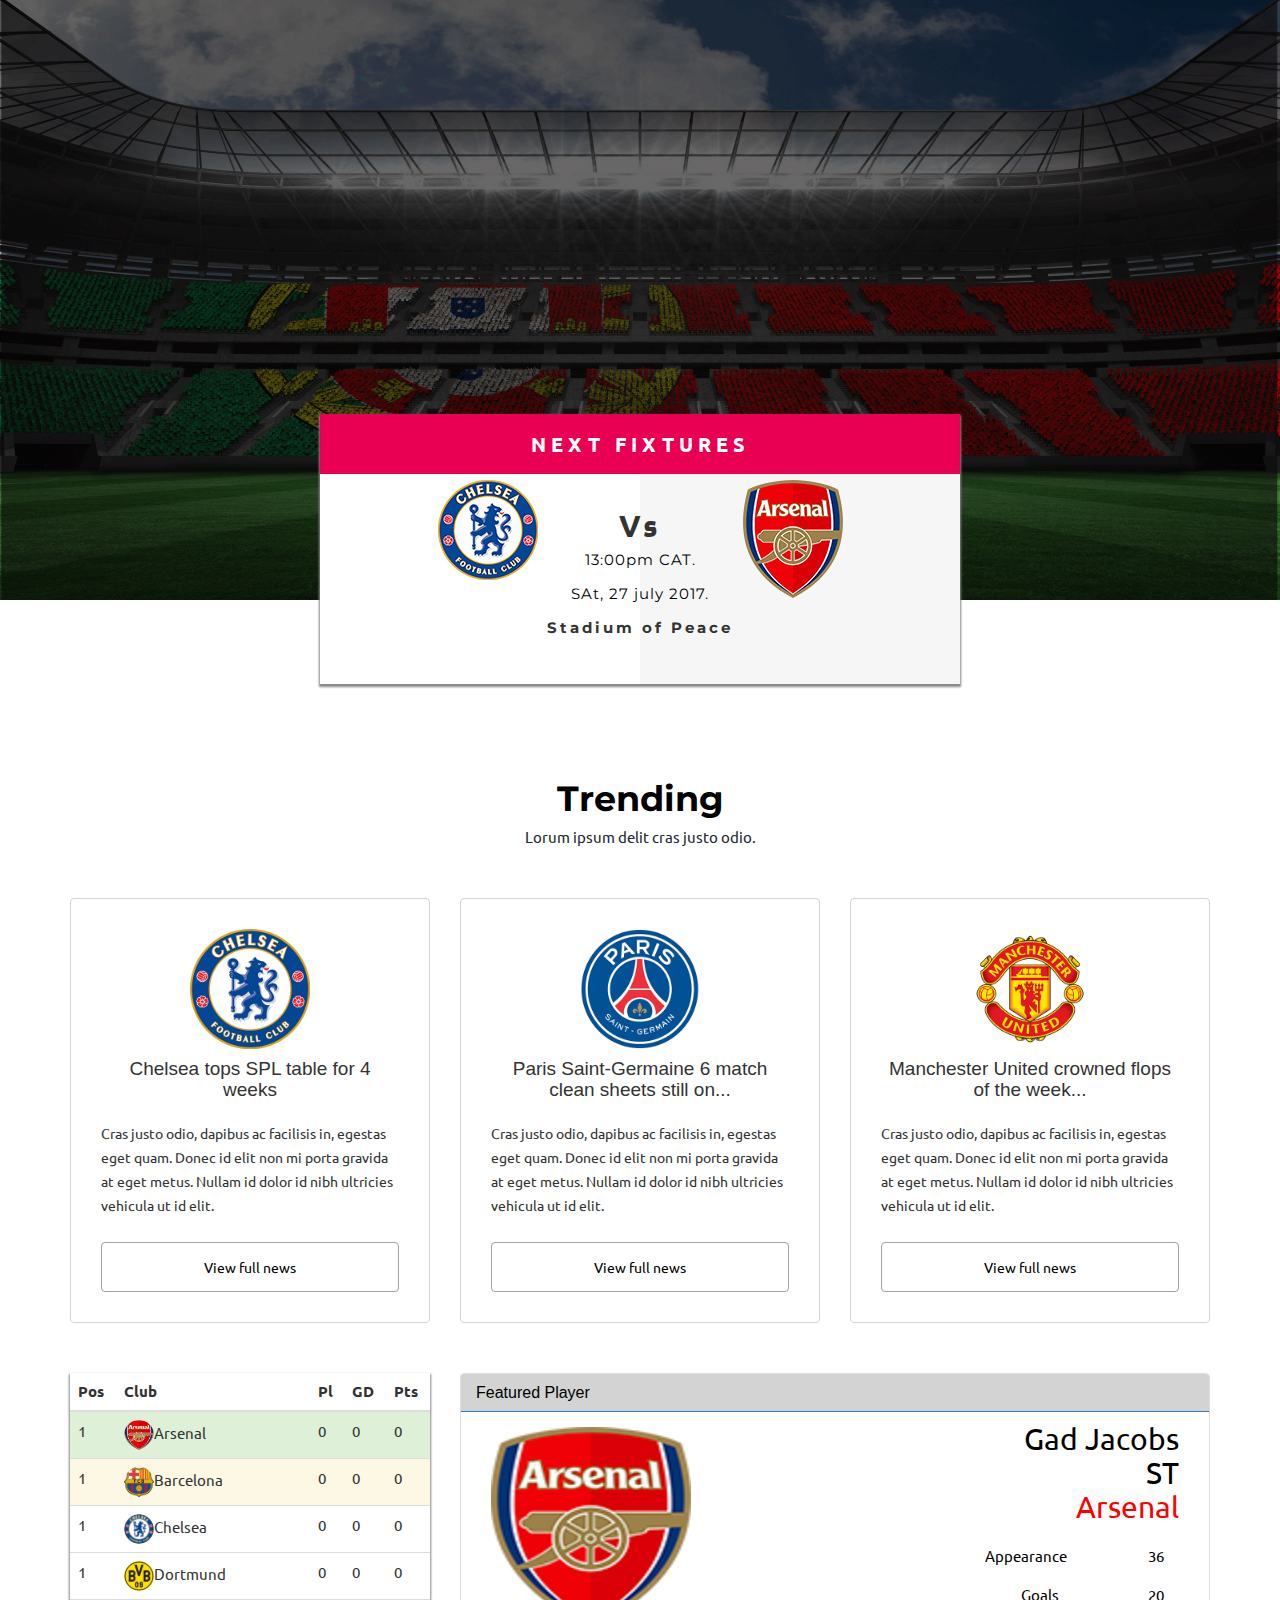
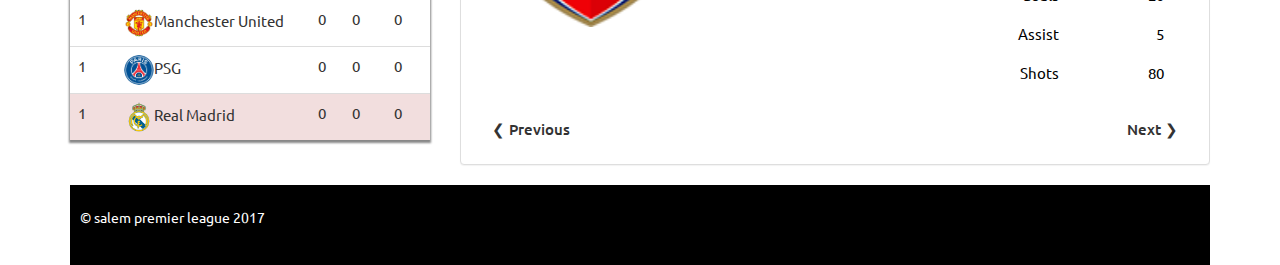
==== index.html @ cab4f55d "index.html has been edited" ====
<!DOCTYPE html>
<html>
<head>
	<meta charset="utf-8">
	<meta http-equiv="X-UA-Compatible" content="IE=edge">
	<meta name="viewport" content="width=device-width, initial-scale=1, maximum-scale=1, user-scalable=no">
	<link rel="stylesheet" href="css/material.min.css">
	<script src="./material.min.js"></script>
	<title>Salem Premier League</title>
	<link rel="shortcut icon" href="img/purple.png" type="image/x-icon">
	<link rel="stylesheet" href="https://fonts.googleapis.com/icon?family=Material+Icons">
	<link rel="stylesheet" href="bootstrap-3.3.7-dist/css/bootstrap.min.css">
	<link rel="stylesheet" href="https://www.w3schools.com/w3css/4/w3.css">
	<link rel="stylesheet" href="css/index.css">
	<link rel="stylesheet" href="css/table.css">
	<link href="https://fonts.googleapis.com/css?family=Montserrat|Open+Sans|Ubuntu" rel="stylesheet">
</head>
<body>

<! the nav would be plaved here-> 


	<div class="banner">
		<img src="img/homebanner-1.jpg" width="100%" height="600px">
		<div class="upcoming ">
			<div class="col-lg-12 text-center" style="padding: 0px 0px">
				<p class="fixture">NEXT FIXTURES</p>
			</div>
			<div class="col-lg-12">
			<div class="timeline">
				<p class="vs">Vs</p>
				<p class="fixture-date">13:00pm CAT.</p>
				<p class="fixture-date">SAt, 27 july 2017.</p>
				<p class="venue">Stadium of Peace</p>
			</div>
				<div class="col-sm-6 col-md-6">
					<div class="text-center" style="margin-top: -170px;"><img src="img/chelsea.gif"></div>
				</div>
				<div class="col-sm-6 col-md-6">
					<div class="text-center" style="margin-top: -170px;"><img src="img/arsenal-copy.gif"></div>
				</div>
			</div>
		</div>
	</div>
	<div class="container">
		<div class="row">
			<div class="col-xs-12 col-md-12">
				<div class="headline-topic">Trending</div>
				<div class="sub-topic">Lorum ipsum delit cras justo odio.</div>
				<div class="row">
					<div class="col-xs-12 col-md-4">
						<div class="headline headline-1">
							<div class="thumbnail">
								<img src="img/chelsea.jpg" alt="" style="width: 120px; height: 120px;">
								<div class="caption">
									<h3>Chelsea tops SPL table for 4<br /> weeks</h3>
									<p class="sub-article">Cras justo odio, dapibus ac facilisis in, egestas eget quam. Donec id elit non mi porta gravida at eget metus. Nullam id dolor id nibh ultricies vehicula ut id elit.</p>
								</div>
								<button type="button" class="btn ">
								View full news
							</button>
						</div>
					</div>
				</div>
					<div class="col-xs-12 col-md-4">
						<div class=" headline headline-2">
							<div class="thumbnail">
								<img src="img/psg.gif" class="img-circle" style="width: 120px; height: 120px;">
								<div class="caption">
									<h3>Paris Saint-Germaine 6 match clean sheets still on...</h3>
									<p class="sub-article">Cras justo odio, dapibus ac facilisis in, egestas eget quam. Donec id elit non mi porta gravida at eget metus. Nullam id dolor id nibh ultricies vehicula ut id elit.</p>
								</div>
								<button type="button" class="btn ">
								View full news
							</button>
							</div>
						</div>
					</div>
					<div class="col-xs-12 col-md-4">
						<div class=" headline headline-3">
							<div class="thumbnail">
								<img src="img/manu.jpg" alt="" style="width: 120px; height: 120px;">
								<div class="caption">
									<h3>Manchester United crowned flops of the week...</h3>
									<p class="sub-article">Cras justo odio, dapibus ac facilisis in, egestas eget quam. Donec id elit non mi porta gravida at eget metus. Nullam id dolor id nibh ultricies vehicula ut id elit.</p>
								</div>
								<button type="button" class="btn">
								View full news
							</button>
							</div>
						</div>
					</div>
				</div>
			</div>
		</div>
	</div>
	<div class="container">
		<div class="row">
			<div class="col-xs-12 col-md-4">
				<table class="table">
					<thead>
						<tr>
							<th>Pos</th>
							<th>Club</th>
							<th>Pl</th>
							<th>GD</th>
							<th>Pts</th>
						</tr>
					</thead>
					<tbody>
						<tr class="success">
							<td>1</td>
							<td><img src="img/arsenal-copy.gif" class="img-circle" style="height: 30px; width: 30px;">Arsenal</td>
							<td>0</td>
							<td>0</td>
							<td>0</td>
						</tr>
						<tr class="warning">
							<td>1</td>
							<td><img src="img/Fc_barcelona.png" class="img-circle" style="height: 30px; width: 30px;">Barcelona</td>
							<td>0</td>
							<td>0</td>
							<td>0</td>
						</tr>
						<tr class="default">
							<td>1</td>
							<td><img src="img/chelsea.png" class="img-circle" style="height: 30px; width: 30px;">Chelsea</td>
							<td>0</td>
							<td>0</td>
							<td>0</td>
						</tr>
						<tr class="default">
							<td>1</td>
							<td><img src="img/dortmund.png" class="img-circle" style="height: 30px; width: 30px;">Dortmund</td>
							<td>0</td>
							<td>0</td>
							<td>0</td>
						</tr>
						<tr class="default">
							<td>1</td>
							<td><img src="img/manu.png" class="img-circle" style="height: 30px; width: 30px;">Manchester United	</td>
							<td>0</td>
							<td>0</td>
							<td>0</td>
						</tr>
						<tr class="default">
							<td>1</td>
							<td><img src="img/psg.png" class="img-circle" style="height: 30px; width: 30px;">PSG</td>							
							<td>0</td>
							<td>0</td>
							<td>0</td>
						</tr>
						<tr class="danger">
							<td>1</td>
							<td><img src="img/Real-Madrid.png" class="img-circle" style="height: 30px; width: 30px;">Real Madrid</td>
							<td>0</td>
							<td>0</td>
							<td>0</td>
						</tr>

					</tbody>
				</table>
			</div>
			<div class="col-xs-12 col-md-8">
			<div class="panel panel-primary">
				<div class="panel-heading">
					<h2 class="panel-title animated slideInUp">Featured Player</h2>
				</div>
				<div class="panel-body">
					<div id="myCarousel" class="carousel slide" data-ride="carousel">
						<ol class="carousel-indicators">
							<li data-target="#myCarousel" data-slide-to="0" class="active"></li>
							<li data-target="#myCarousel" data-slide-to="1"></li>
						</ol>
						<div class="carousel-inner">
							<div class="item-active">
								<div class="col-xs-8 col-md-8">
									<img class="img-responsive" src="img/arsenal copy.png" style="width:200px; height:200px;">
								</div>
								<div class="col-xs-4 col-md-4">
									<div class="player-attr carousel-inner">
										<p class="player-attr">Gad Jacobs</p>
										<p class="player-attr player-pos">ST</p>
										<p class="player-attr player-club">Arsenal</p>

										<div class="col-xs-6 col-md-6">
											<div class="player-logs">
												<p class="player-logs">Appearance</p>
												<p class="player-logs">Goals</p>
												<p class="player-logs">Assist</p>
												<p class="player-logs">Shots</p>
											</div>
										</div>
										<div class="col-xs-6 col-md-6">
											<div class="player-logs ">
												<p class="player-logs">36</p>
												<p class="player-logs">20</p>
												<p class="player-logs">5</p>
												<p class="player-logs">80</p>
											</div>
										</div>
									</div>
								</div>
							</div>
							<div class="item">
								<img class="img-responsive" src="img/chelsea.png" style="width:200px; height:200px;">
								<div class="col-xs-4 col-md-4">
									<div class="player-attr carousel-inner">
										<p class="player-attr">idemeto Emediong</p>
										<p class="player-attr player-pos">GK</p>
										<p class="player-attr player-club">Chelsea fc</p>

										<div class="col-xs-6 col-md-6">
											<div class="player-logs">
												<p class="player-logs">Appearance</p>
												<p class="player-logs">Goals</p>
												<p class="player-logs">Assist</p>
												<p class="player-logs">Shots</p>
											</div>
										</div>
										<div class="col-xs-6 col-md-6">
											<div class="player-logs ">
												<p class="player-logs">36</p>
												<p class="player-logs">0</p>
												<p class="player-logs">0</p>
												<p class="player-logs">0</p>
											</div>
										</div>
									</div>
								</div>
							</div>
						</div>
						<a href="#" class="w3-button">&#10094; Previous</a>
						<a href="#" class="w3-button w3-right">Next &#10095;</a>
					</div>
				</div>
			</div>
		</div>
	</div>
	<div class="footer">
	<p>&copy salem premier league 2017</p>
	</div>
	
	<script src="https://ajax.googleapis.com/ajax/libs/jquery/3.1.1/jquery.min.js"></script>
	<script src="js/index.js" type="text/javascript" charset="utf-8" async defer></script>
	<script src="materialize/js/materialize.js" type="text/javascript" charset="utf-8" async defer></script>   
   <script src="materialize/js/materialize.js" type="text/javascript" charset="utf-8" async defer></script> 
	<script src="bootstrap-3.3.7-dist/js/bootstrap.min.js"></script>
</body>
</html>
---- css/material.min.css ----
/**
 * material-design-lite - Material Design Components in CSS, JS and HTML
 * @version v1.3.0
 * @license Apache-2.0
 * @copyright 2015 Google, Inc.
 * @link https://github.com/google/material-design-lite
 */
@charset "UTF-8";html{color:rgba(0,0,0,.87)}::-moz-selection{background:#b3d4fc;text-shadow:none}::selection{background:#b3d4fc;text-shadow:none}hr{display:block;height:1px;border:0;border-top:1px solid #ccc;margin:1em 0;padding:0}audio,canvas,iframe,img,svg,video{vertical-align:middle}fieldset{border:0;margin:0;padding:0}textarea{resize:vertical}.browserupgrade{margin:.2em 0;background:#ccc;color:#000;padding:.2em 0}.hidden{display:none!important}.visuallyhidden{border:0;clip:rect(0 0 0 0);height:1px;margin:-1px;overflow:hidden;padding:0;position:absolute;width:1px}.visuallyhidden.focusable:active,.visuallyhidden.focusable:focus{clip:auto;height:auto;margin:0;overflow:visible;position:static;width:auto}.invisible{visibility:hidden}.clearfix:before,.clearfix:after{content:" ";display:table}.clearfix:after{clear:both}@media print{*,*:before,*:after,*:first-letter{background:transparent!important;color:#000!important;box-shadow:none!important}a,a:visited{text-decoration:underline}a[href]:after{content:" (" attr(href)")"}abbr[title]:after{content:" (" attr(title)")"}a[href^="#"]:after,a[href^="javascript:"]:after{content:""}pre,blockquote{border:1px solid #999;page-break-inside:avoid}thead{display:table-header-group}tr,img{page-break-inside:avoid}img{max-width:100%!important}p,h2,h3{orphans:3;widows:3}h2,h3{page-break-after:avoid}}a,.mdl-accordion,.mdl-button,.mdl-card,.mdl-checkbox,.mdl-dropdown-menu,.mdl-icon-toggle,.mdl-item,.mdl-radio,.mdl-slider,.mdl-switch,.mdl-tabs__tab{-webkit-tap-highlight-color:transparent;-webkit-tap-highlight-color:rgba(255,255,255,0)}html{width:100%;height:100%;-ms-touch-action:manipulation;touch-action:manipulation}body{width:100%;min-height:100%;margin:0}main{display:block}*[hidden]{display:none!important}html,body{font-family:"Helvetica","Arial",sans-serif;font-size:14px;font-weight:400;line-height:20px}h1,h2,h3,h4,h5,h6,p{padding:0}h1 small,h2 small,h3 small,h4 small,h5 small,h6 small{font-family:"Roboto","Helvetica","Arial",sans-serif;font-weight:400;line-height:1.35;letter-spacing:-.02em;opacity:.54;font-size:.6em}h1{font-size:56px;line-height:1.35;letter-spacing:-.02em;margin:24px 0}h1,h2{font-family:"Roboto","Helvetica","Arial",sans-serif;font-weight:400}h2{font-size:45px;line-height:48px}h2,h3{margin:24px 0}h3{font-size:34px;line-height:40px}h3,h4{font-family:"Roboto","Helvetica","Arial",sans-serif;font-weight:400}h4{font-size:24px;line-height:32px;-moz-osx-font-smoothing:grayscale;margin:24px 0 16px}h5{font-size:20px;font-weight:500;line-height:1;letter-spacing:.02em}h5,h6{font-family:"Roboto","Helvetica","Arial",sans-serif;margin:24px 0 16px}h6{font-size:16px;letter-spacing:.04em}h6,p{font-weight:400;line-height:24px}p{font-size:14px;letter-spacing:0;margin:0 0 16px}a{color:#ff4081;font-weight:500}blockquote{font-family:"Roboto","Helvetica","Arial",sans-serif;position:relative;font-size:24px;font-weight:300;font-style:italic;line-height:1.35;letter-spacing:.08em}blockquote:before{position:absolute;left:-.5em;content:'“'}blockquote:after{content:'”';margin-left:-.05em}mark{background-color:#f4ff81}dt{font-weight:700}address{font-size:12px;line-height:1;font-style:normal}address,ul,ol{font-weight:400;letter-spacing:0}ul,ol{font-size:14px;line-height:24px}.mdl-typography--display-4,.mdl-typography--display-4-color-contrast{font-family:"Roboto","Helvetica","Arial",sans-serif;font-size:112px;font-weight:300;line-height:1;letter-spacing:-.04em}.mdl-typography--display-4-color-contrast{opacity:.54}.mdl-typography--display-3,.mdl-typography--display-3-color-contrast{font-family:"Roboto","Helvetica","Arial",sans-serif;font-size:56px;font-weight:400;line-height:1.35;letter-spacing:-.02em}.mdl-typography--display-3-color-contrast{opacity:.54}.mdl-typography--display-2,.mdl-typography--display-2-color-contrast{font-family:"Roboto","Helvetica","Arial",sans-serif;font-size:45px;font-weight:400;line-height:48px}.mdl-typography--display-2-color-contrast{opacity:.54}.mdl-typography--display-1,.mdl-typography--display-1-color-contrast{font-family:"Roboto","Helvetica","Arial",sans-serif;font-size:34px;font-weight:400;line-height:40px}.mdl-typography--display-1-color-contrast{opacity:.54}.mdl-typography--headline,.mdl-typography--headline-color-contrast{font-family:"Roboto","Helvetica","Arial",sans-serif;font-size:24px;font-weight:400;line-height:32px;-moz-osx-font-smoothing:grayscale}.mdl-typography--headline-color-contrast{opacity:.87}.mdl-typography--title,.mdl-typography--title-color-contrast{font-family:"Roboto","Helvetica","Arial",sans-serif;font-size:20px;font-weight:500;line-height:1;letter-spacing:.02em}.mdl-typography--title-color-contrast{opacity:.87}.mdl-typography--subhead,.mdl-typography--subhead-color-contrast{font-family:"Roboto","Helvetica","Arial",sans-serif;font-size:16px;font-weight:400;line-height:24px;letter-spacing:.04em}.mdl-typography--subhead-color-contrast{opacity:.87}.mdl-typography--body-2,.mdl-typography--body-2-color-contrast{font-size:14px;font-weight:700;line-height:24px;letter-spacing:0}.mdl-typography--body-2-color-contrast{opacity:.87}.mdl-typography--body-1,.mdl-typography--body-1-color-contrast{font-size:14px;font-weight:400;line-height:24px;letter-spacing:0}.mdl-typography--body-1-color-contrast{opacity:.87}.mdl-typography--body-2-force-preferred-font,.mdl-typography--body-2-force-preferred-font-color-contrast{font-family:"Roboto","Helvetica","Arial",sans-serif;font-size:14px;font-weight:500;line-height:24px;letter-spacing:0}.mdl-typography--body-2-force-preferred-font-color-contrast{opacity:.87}.mdl-typography--body-1-force-preferred-font,.mdl-typography--body-1-force-preferred-font-color-contrast{font-family:"Roboto","Helvetica","Arial",sans-serif;font-size:14px;font-weight:400;line-height:24px;letter-spacing:0}.mdl-typography--body-1-force-preferred-font-color-contrast{opacity:.87}.mdl-typography--caption,.mdl-typography--caption-force-preferred-font{font-size:12px;font-weight:400;line-height:1;letter-spacing:0}.mdl-typography--caption-force-preferred-font{font-family:"Roboto","Helvetica","Arial",sans-serif}.mdl-typography--caption-color-contrast,.mdl-typography--caption-force-preferred-font-color-contrast{font-size:12px;font-weight:400;line-height:1;letter-spacing:0;opacity:.54}.mdl-typography--caption-force-preferred-font-color-contrast,.mdl-typography--menu{font-family:"Roboto","Helvetica","Arial",sans-serif}.mdl-typography--menu{font-size:14px;font-weight:500;line-height:1;letter-spacing:0}.mdl-typography--menu-color-contrast{opacity:.87}.mdl-typography--menu-color-contrast,.mdl-typography--button,.mdl-typography--button-color-contrast{font-family:"Roboto","Helvetica","Arial",sans-serif;font-size:14px;font-weight:500;line-height:1;letter-spacing:0}.mdl-typography--button,.mdl-typography--button-color-contrast{text-transform:uppercase}.mdl-typography--button-color-contrast{opacity:.87}.mdl-typography--text-left{text-align:left}.mdl-typography--text-right{text-align:right}.mdl-typography--text-center{text-align:center}.mdl-typography--text-justify{text-align:justify}.mdl-typography--text-nowrap{white-space:nowrap}.mdl-typography--text-lowercase{text-transform:lowercase}.mdl-typography--text-uppercase{text-transform:uppercase}.mdl-typography--text-capitalize{text-transform:capitalize}.mdl-typography--font-thin{font-weight:200!important}.mdl-typography--font-light{font-weight:300!important}.mdl-typography--font-regular{font-weight:400!important}.mdl-typography--font-medium{font-weight:500!important}.mdl-typography--font-bold{font-weight:700!important}.mdl-typography--font-black{font-weight:900!important}.material-icons{font-family:'Material Icons';font-weight:400;font-style:normal;font-size:24px;line-height:1;letter-spacing:normal;text-transform:none;display:inline-block;word-wrap:normal;-moz-font-feature-settings:'liga';font-feature-settings:'liga';-webkit-font-feature-settings:'liga';-webkit-font-smoothing:antialiased}.mdl-color-text--red{color:#f44336 !important}.mdl-color--red{background-color:#f44336 !important}.mdl-color-text--red-50{color:#ffebee !important}.mdl-color--red-50{background-color:#ffebee !important}.mdl-color-text--red-100{color:#ffcdd2 !important}.mdl-color--red-100{background-color:#ffcdd2 !important}.mdl-color-text--red-200{color:#ef9a9a !important}.mdl-color--red-200{background-color:#ef9a9a !important}.mdl-color-text--red-300{color:#e57373 !important}.mdl-color--red-300{background-color:#e57373 !important}.mdl-color-text--red-400{color:#ef5350 !important}.mdl-color--red-400{background-color:#ef5350 !important}.mdl-color-text--red-500{color:#f44336 !important}.mdl-color--red-500{background-color:#f44336 !important}.mdl-color-text--red-600{color:#e53935 !important}.mdl-color--red-600{background-color:#e53935 !important}.mdl-color-text--red-700{color:#d32f2f !important}.mdl-color--red-700{background-color:#d32f2f !important}.mdl-color-text--red-800{color:#c62828 !important}.mdl-color--red-800{background-color:#c62828 !important}.mdl-color-text--red-900{color:#b71c1c !important}.mdl-color--red-900{background-color:#b71c1c !important}.mdl-color-text--red-A100{color:#ff8a80 !important}.mdl-color--red-A100{background-color:#ff8a80 !important}.mdl-color-text--red-A200{color:#ff5252 !important}.mdl-color--red-A200{background-color:#ff5252 !important}.mdl-color-text--red-A400{color:#ff1744 !important}.mdl-color--red-A400{background-color:#ff1744 !important}.mdl-color-text--red-A700{color:#d50000 !important}.mdl-color--red-A700{background-color:#d50000 !important}.mdl-color-text--pink{color:#e91e63 !important}.mdl-color--pink{background-color:#e91e63 !important}.mdl-color-text--pink-50{color:#fce4ec !important}.mdl-color--pink-50{background-color:#fce4ec !important}.mdl-color-text--pink-100{color:#f8bbd0 !important}.mdl-color--pink-100{background-color:#f8bbd0 !important}.mdl-color-text--pink-200{color:#f48fb1 !important}.mdl-color--pink-200{background-color:#f48fb1 !important}.mdl-color-text--pink-300{color:#f06292 !important}.mdl-color--pink-300{background-color:#f06292 !important}.mdl-color-text--pink-400{color:#ec407a !important}.mdl-color--pink-400{background-color:#ec407a !important}.mdl-color-text--pink-500{color:#e91e63 !important}.mdl-color--pink-500{background-color:#e91e63 !important}.mdl-color-text--pink-600{color:#d81b60 !important}.mdl-color--pink-600{background-color:#d81b60 !important}.mdl-color-text--pink-700{color:#c2185b !important}.mdl-color--pink-700{background-color:#c2185b !important}.mdl-color-text--pink-800{color:#ad1457 !important}.mdl-color--pink-800{background-color:#ad1457 !important}.mdl-color-text--pink-900{color:#880e4f !important}.mdl-color--pink-900{background-color:#880e4f !important}.mdl-color-text--pink-A100{color:#ff80ab !important}.mdl-color--pink-A100{background-color:#ff80ab !important}.mdl-color-text--pink-A200{color:#ff4081 !important}.mdl-color--pink-A200{background-color:#ff4081 !important}.mdl-color-text--pink-A400{color:#f50057 !important}.mdl-color--pink-A400{background-color:#f50057 !important}.mdl-color-text--pink-A700{color:#c51162 !important}.mdl-color--pink-A700{background-color:#c51162 !important}.mdl-color-text--purple{color:#9c27b0 !important}.mdl-color--purple{background-color:#9c27b0 !important}.mdl-color-text--purple-50{color:#f3e5f5 !important}.mdl-color--purple-50{background-color:#f3e5f5 !important}.mdl-color-text--purple-100{color:#e1bee7 !important}.mdl-color--purple-100{background-color:#e1bee7 !important}.mdl-color-text--purple-200{color:#ce93d8 !important}.mdl-color--purple-200{background-color:#ce93d8 !important}.mdl-color-text--purple-300{color:#ba68c8 !important}.mdl-color--purple-300{background-color:#ba68c8 !important}.mdl-color-text--purple-400{color:#ab47bc !important}.mdl-color--purple-400{background-color:#ab47bc !important}.mdl-color-text--purple-500{color:#9c27b0 !important}.mdl-color--purple-500{background-color:#9c27b0 !important}.mdl-color-text--purple-600{color:#8e24aa !important}.mdl-color--purple-600{background-color:#8e24aa !important}.mdl-color-text--purple-700{color:#7b1fa2 !important}.mdl-color--purple-700{background-color:#7b1fa2 !important}.mdl-color-text--purple-800{color:#6a1b9a !important}.mdl-color--purple-800{background-color:#6a1b9a !important}.mdl-color-text--purple-900{color:#4a148c !important}.mdl-color--purple-900{background-color:#4a148c !important}.mdl-color-text--purple-A100{color:#ea80fc !important}.mdl-color--purple-A100{background-color:#ea80fc !important}.mdl-color-text--purple-A200{color:#e040fb !important}.mdl-color--purple-A200{background-color:#e040fb !important}.mdl-color-text--purple-A400{color:#d500f9 !important}.mdl-color--purple-A400{background-color:#d500f9 !important}.mdl-color-text--purple-A700{color:#a0f !important}.mdl-color--purple-A700{background-color:#a0f !important}.mdl-color-text--deep-purple{color:#673ab7 !important}.mdl-color--deep-purple{background-color:#673ab7 !important}.mdl-color-text--deep-purple-50{color:#ede7f6 !important}.mdl-color--deep-purple-50{background-color:#ede7f6 !important}.mdl-color-text--deep-purple-100{color:#d1c4e9 !important}.mdl-color--deep-purple-100{background-color:#d1c4e9 !important}.mdl-color-text--deep-purple-200{color:#b39ddb !important}.mdl-color--deep-purple-200{background-color:#b39ddb !important}.mdl-color-text--deep-purple-300{color:#9575cd !important}.mdl-color--deep-purple-300{background-color:#9575cd !important}.mdl-color-text--deep-purple-400{color:#7e57c2 !important}.mdl-color--deep-purple-400{background-color:#7e57c2 !important}.mdl-color-text--deep-purple-500{color:#673ab7 !important}.mdl-color--deep-purple-500{background-color:#673ab7 !important}.mdl-color-text--deep-purple-600{color:#5e35b1 !important}.mdl-color--deep-purple-600{background-color:#5e35b1 !important}.mdl-color-text--deep-purple-700{color:#512da8 !important}.mdl-color--deep-purple-700{background-color:#512da8 !important}.mdl-color-text--deep-purple-800{color:#4527a0 !important}.mdl-color--deep-purple-800{background-color:#4527a0 !important}.mdl-color-text--deep-purple-900{color:#311b92 !important}.mdl-color--deep-purple-900{background-color:#311b92 !important}.mdl-color-text--deep-purple-A100{color:#b388ff !important}.mdl-color--deep-purple-A100{background-color:#b388ff !important}.mdl-color-text--deep-purple-A200{color:#7c4dff !important}.mdl-color--deep-purple-A200{background-color:#7c4dff !important}.mdl-color-text--deep-purple-A400{color:#651fff !important}.mdl-color--deep-purple-A400{background-color:#651fff !important}.mdl-color-text--deep-purple-A700{color:#6200ea !important}.mdl-color--deep-purple-A700{background-color:#6200ea !important}.mdl-color-text--indigo{color:#3f51b5 !important}.mdl-color--indigo{background-color:#3f51b5 !important}.mdl-color-text--indigo-50{color:#e8eaf6 !important}.mdl-color--indigo-50{background-color:#e8eaf6 !important}.mdl-color-text--indigo-100{color:#c5cae9 !important}.mdl-color--indigo-100{background-color:#c5cae9 !important}.mdl-color-text--indigo-200{color:#9fa8da !important}.mdl-color--indigo-200{background-color:#9fa8da !important}.mdl-color-text--indigo-300{color:#7986cb !important}.mdl-color--indigo-300{background-color:#7986cb !important}.mdl-color-text--indigo-400{color:#5c6bc0 !important}.mdl-color--indigo-400{background-color:#5c6bc0 !important}.mdl-color-text--indigo-500{color:#3f51b5 !important}.mdl-color--indigo-500{background-color:#3f51b5 !important}.mdl-color-text--indigo-600{color:#3949ab !important}.mdl-color--indigo-600{background-color:#3949ab !important}.mdl-color-text--indigo-700{color:#303f9f !important}.mdl-color--indigo-700{background-color:#303f9f !important}.mdl-color-text--indigo-800{color:#283593 !important}.mdl-color--indigo-800{background-color:#283593 !important}.mdl-color-text--indigo-900{color:#1a237e !important}.mdl-color--indigo-900{background-color:#1a237e !important}.mdl-color-text--indigo-A100{color:#8c9eff !important}.mdl-color--indigo-A100{background-color:#8c9eff !important}.mdl-color-text--indigo-A200{color:#536dfe !important}.mdl-color--indigo-A200{background-color:#536dfe !important}.mdl-color-text--indigo-A400{color:#3d5afe !important}.mdl-color--indigo-A400{background-color:#3d5afe !important}.mdl-color-text--indigo-A700{color:#304ffe !important}.mdl-color--indigo-A700{background-color:#304ffe !important}.mdl-color-text--blue{color:#2196f3 !important}.mdl-color--blue{background-color:#2196f3 !important}.mdl-color-text--blue-50{color:#e3f2fd !important}.mdl-color--blue-50{background-color:#e3f2fd !important}.mdl-color-text--blue-100{color:#bbdefb !important}.mdl-color--blue-100{background-color:#bbdefb !important}.mdl-color-text--blue-200{color:#90caf9 !important}.mdl-color--blue-200{background-color:#90caf9 !important}.mdl-color-text--blue-300{color:#64b5f6 !important}.mdl-color--blue-300{background-color:#64b5f6 !important}.mdl-color-text--blue-400{color:#42a5f5 !important}.mdl-color--blue-400{background-color:#42a5f5 !important}.mdl-color-text--blue-500{color:#2196f3 !important}.mdl-color--blue-500{background-color:#2196f3 !important}.mdl-color-text--blue-600{color:#1e88e5 !important}.mdl-color--blue-600{background-color:#1e88e5 !important}.mdl-color-text--blue-700{color:#1976d2 !important}.mdl-color--blue-700{background-color:#1976d2 !important}.mdl-color-text--blue-800{color:#1565c0 !important}.mdl-color--blue-800{background-color:#1565c0 !important}.mdl-color-text--blue-900{color:#0d47a1 !important}.mdl-color--blue-900{background-color:#0d47a1 !important}.mdl-color-text--blue-A100{color:#82b1ff !important}.mdl-color--blue-A100{background-color:#82b1ff !important}.mdl-color-text--blue-A200{color:#448aff !important}.mdl-color--blue-A200{background-color:#448aff !important}.mdl-color-text--blue-A400{color:#2979ff !important}.mdl-color--blue-A400{background-color:#2979ff !important}.mdl-color-text--blue-A700{color:#2962ff !important}.mdl-color--blue-A700{background-color:#2962ff !important}.mdl-color-text--light-blue{color:#03a9f4 !important}.mdl-color--light-blue{background-color:#03a9f4 !important}.mdl-color-text--light-blue-50{color:#e1f5fe !important}.mdl-color--light-blue-50{background-color:#e1f5fe !important}.mdl-color-text--light-blue-100{color:#b3e5fc !important}.mdl-color--light-blue-100{background-color:#b3e5fc !important}.mdl-color-text--light-blue-200{color:#81d4fa !important}.mdl-color--light-blue-200{background-color:#81d4fa !important}.mdl-color-text--light-blue-300{color:#4fc3f7 !important}.mdl-color--light-blue-300{background-color:#4fc3f7 !important}.mdl-color-text--light-blue-400{color:#29b6f6 !important}.mdl-color--light-blue-400{background-color:#29b6f6 !important}.mdl-color-text--light-blue-500{color:#03a9f4 !important}.mdl-color--light-blue-500{background-color:#03a9f4 !important}.mdl-color-text--light-blue-600{color:#039be5 !important}.mdl-color--light-blue-600{background-color:#039be5 !important}.mdl-color-text--light-blue-700{color:#0288d1 !important}.mdl-color--light-blue-700{background-color:#0288d1 !important}.mdl-color-text--light-blue-800{color:#0277bd !important}.mdl-color--light-blue-800{background-color:#0277bd !important}.mdl-color-text--light-blue-900{color:#01579b !important}.mdl-color--light-blue-900{background-color:#01579b !important}.mdl-color-text--light-blue-A100{color:#80d8ff !important}.mdl-color--light-blue-A100{background-color:#80d8ff !important}.mdl-color-text--light-blue-A200{color:#40c4ff !important}.mdl-color--light-blue-A200{background-color:#40c4ff !important}.mdl-color-text--light-blue-A400{color:#00b0ff !important}.mdl-color--light-blue-A400{background-color:#00b0ff !important}.mdl-color-text--light-blue-A700{color:#0091ea !important}.mdl-color--light-blue-A700{background-color:#0091ea !important}.mdl-color-text--cyan{color:#00bcd4 !important}.mdl-color--cyan{background-color:#00bcd4 !important}.mdl-color-text--cyan-50{color:#e0f7fa !important}.mdl-color--cyan-50{background-color:#e0f7fa !important}.mdl-color-text--cyan-100{color:#b2ebf2 !important}.mdl-color--cyan-100{background-color:#b2ebf2 !important}.mdl-color-text--cyan-200{color:#80deea !important}.mdl-color--cyan-200{background-color:#80deea !important}.mdl-color-text--cyan-300{color:#4dd0e1 !important}.mdl-color--cyan-300{background-color:#4dd0e1 !important}.mdl-color-text--cyan-400{color:#26c6da !important}.mdl-color--cyan-400{background-color:#26c6da !important}.mdl-color-text--cyan-500{color:#00bcd4 !important}.mdl-color--cyan-500{background-color:#00bcd4 !important}.mdl-color-text--cyan-600{color:#00acc1 !important}.mdl-color--cyan-600{background-color:#00acc1 !important}.mdl-color-text--cyan-700{color:#0097a7 !important}.mdl-color--cyan-700{background-color:#0097a7 !important}.mdl-color-text--cyan-800{color:#00838f !important}.mdl-color--cyan-800{background-color:#00838f !important}.mdl-color-text--cyan-900{color:#006064 !important}.mdl-color--cyan-900{background-color:#006064 !important}.mdl-color-text--cyan-A100{color:#84ffff !important}.mdl-color--cyan-A100{background-color:#84ffff !important}.mdl-color-text--cyan-A200{color:#18ffff !important}.mdl-color--cyan-A200{background-color:#18ffff !important}.mdl-color-text--cyan-A400{color:#00e5ff !important}.mdl-color--cyan-A400{background-color:#00e5ff !important}.mdl-color-text--cyan-A700{color:#00b8d4 !important}.mdl-color--cyan-A700{background-color:#00b8d4 !important}.mdl-color-text--teal{color:#009688 !important}.mdl-color--teal{background-color:#009688 !important}.mdl-color-text--teal-50{color:#e0f2f1 !important}.mdl-color--teal-50{background-color:#e0f2f1 !important}.mdl-color-text--teal-100{color:#b2dfdb !important}.mdl-color--teal-100{background-color:#b2dfdb !important}.mdl-color-text--teal-200{color:#80cbc4 !important}.mdl-color--teal-200{background-color:#80cbc4 !important}.mdl-color-text--teal-300{color:#4db6ac !important}.mdl-color--teal-300{background-color:#4db6ac !important}.mdl-color-text--teal-400{color:#26a69a !important}.mdl-color--teal-400{background-color:#26a69a !important}.mdl-color-text--teal-500{color:#009688 !important}.mdl-color--teal-500{background-color:#009688 !important}.mdl-color-text--teal-600{color:#00897b !important}.mdl-color--teal-600{background-color:#00897b !important}.mdl-color-text--teal-700{color:#00796b !important}.mdl-color--teal-700{background-color:#00796b !important}.mdl-color-text--teal-800{color:#00695c !important}.mdl-color--teal-800{background-color:#00695c !important}.mdl-color-text--teal-900{color:#004d40 !important}.mdl-color--teal-900{background-color:#004d40 !important}.mdl-color-text--teal-A100{color:#a7ffeb !important}.mdl-color--teal-A100{background-color:#a7ffeb !important}.mdl-color-text--teal-A200{color:#64ffda !important}.mdl-color--teal-A200{background-color:#64ffda !important}.mdl-color-text--teal-A400{color:#1de9b6 !important}.mdl-color--teal-A400{background-color:#1de9b6 !important}.mdl-color-text--teal-A700{color:#00bfa5 !important}.mdl-color--teal-A700{background-color:#00bfa5 !important}.mdl-color-text--green{color:#4caf50 !important}.mdl-color--green{background-color:#4caf50 !important}.mdl-color-text--green-50{color:#e8f5e9 !important}.mdl-color--green-50{background-color:#e8f5e9 !important}.mdl-color-text--green-100{color:#c8e6c9 !important}.mdl-color--green-100{background-color:#c8e6c9 !important}.mdl-color-text--green-200{color:#a5d6a7 !important}.mdl-color--green-200{background-color:#a5d6a7 !important}.mdl-color-text--green-300{color:#81c784 !important}.mdl-color--green-300{background-color:#81c784 !important}.mdl-color-text--green-400{color:#66bb6a !important}.mdl-color--green-400{background-color:#66bb6a !important}.mdl-color-text--green-500{color:#4caf50 !important}.mdl-color--green-500{background-color:#4caf50 !important}.mdl-color-text--green-600{color:#43a047 !important}.mdl-color--green-600{background-color:#43a047 !important}.mdl-color-text--green-700{color:#388e3c !important}.mdl-color--green-700{background-color:#388e3c !important}.mdl-color-text--green-800{color:#2e7d32 !important}.mdl-color--green-800{background-color:#2e7d32 !important}.mdl-color-text--green-900{color:#1b5e20 !important}.mdl-color--green-900{background-color:#1b5e20 !important}.mdl-color-text--green-A100{color:#b9f6ca !important}.mdl-color--green-A100{background-color:#b9f6ca !important}.mdl-color-text--green-A200{color:#69f0ae !important}.mdl-color--green-A200{background-color:#69f0ae !important}.mdl-color-text--green-A400{color:#00e676 !important}.mdl-color--green-A400{background-color:#00e676 !important}.mdl-color-text--green-A700{color:#00c853 !important}.mdl-color--green-A700{background-color:#00c853 !important}.mdl-color-text--light-green{color:#8bc34a !important}.mdl-color--light-green{background-color:#8bc34a !important}.mdl-color-text--light-green-50{color:#f1f8e9 !important}.mdl-color--light-green-50{background-color:#f1f8e9 !important}.mdl-color-text--light-green-100{color:#dcedc8 !important}.mdl-color--light-green-100{background-color:#dcedc8 !important}.mdl-color-text--light-green-200{color:#c5e1a5 !important}.mdl-color--light-green-200{background-color:#c5e1a5 !important}.mdl-color-text--light-green-300{color:#aed581 !important}.mdl-color--light-green-300{background-color:#aed581 !important}.mdl-color-text--light-green-400{color:#9ccc65 !important}.mdl-color--light-green-400{background-color:#9ccc65 !important}.mdl-color-text--light-green-500{color:#8bc34a !important}.mdl-color--light-green-500{background-color:#8bc34a !important}.mdl-color-text--light-green-600{color:#7cb342 !important}.mdl-color--light-green-600{background-color:#7cb342 !important}.mdl-color-text--light-green-700{color:#689f38 !important}.mdl-color--light-green-700{background-color:#689f38 !important}.mdl-color-text--light-green-800{color:#558b2f !important}.mdl-color--light-green-800{background-color:#558b2f !important}.mdl-color-text--light-green-900{color:#33691e !important}.mdl-color--light-green-900{background-color:#33691e !important}.mdl-color-text--light-green-A100{color:#ccff90 !important}.mdl-color--light-green-A100{background-color:#ccff90 !important}.mdl-color-text--light-green-A200{color:#b2ff59 !important}.mdl-color--light-green-A200{background-color:#b2ff59 !important}.mdl-color-text--light-green-A400{color:#76ff03 !important}.mdl-color--light-green-A400{background-color:#76ff03 !important}.mdl-color-text--light-green-A700{color:#64dd17 !important}.mdl-color--light-green-A700{background-color:#64dd17 !important}.mdl-color-text--lime{color:#cddc39 !important}.mdl-color--lime{background-color:#cddc39 !important}.mdl-color-text--lime-50{color:#f9fbe7 !important}.mdl-color--lime-50{background-color:#f9fbe7 !important}.mdl-color-text--lime-100{color:#f0f4c3 !important}.mdl-color--lime-100{background-color:#f0f4c3 !important}.mdl-color-text--lime-200{color:#e6ee9c !important}.mdl-color--lime-200{background-color:#e6ee9c !important}.mdl-color-text--lime-300{color:#dce775 !important}.mdl-color--lime-300{background-color:#dce775 !important}.mdl-color-text--lime-400{color:#d4e157 !important}.mdl-color--lime-400{background-color:#d4e157 !important}.mdl-color-text--lime-500{color:#cddc39 !important}.mdl-color--lime-500{background-color:#cddc39 !important}.mdl-color-text--lime-600{color:#c0ca33 !important}.mdl-color--lime-600{background-color:#c0ca33 !important}.mdl-color-text--lime-700{color:#afb42b !important}.mdl-color--lime-700{background-color:#afb42b !important}.mdl-color-text--lime-800{color:#9e9d24 !important}.mdl-color--lime-800{background-color:#9e9d24 !important}.mdl-color-text--lime-900{color:#827717 !important}.mdl-color--lime-900{background-color:#827717 !important}.mdl-color-text--lime-A100{color:#f4ff81 !important}.mdl-color--lime-A100{background-color:#f4ff81 !important}.mdl-color-text--lime-A200{color:#eeff41 !important}.mdl-color--lime-A200{background-color:#eeff41 !important}.mdl-color-text--lime-A400{color:#c6ff00 !important}.mdl-color--lime-A400{background-color:#c6ff00 !important}.mdl-color-text--lime-A700{color:#aeea00 !important}.mdl-color--lime-A700{background-color:#aeea00 !important}.mdl-color-text--yellow{color:#ffeb3b !important}.mdl-color--yellow{background-color:#ffeb3b !important}.mdl-color-text--yellow-50{color:#fffde7 !important}.mdl-color--yellow-50{background-color:#fffde7 !important}.mdl-color-text--yellow-100{color:#fff9c4 !important}.mdl-color--yellow-100{background-color:#fff9c4 !important}.mdl-color-text--yellow-200{color:#fff59d !important}.mdl-color--yellow-200{background-color:#fff59d !important}.mdl-color-text--yellow-300{color:#fff176 !important}.mdl-color--yellow-300{background-color:#fff176 !important}.mdl-color-text--yellow-400{color:#ffee58 !important}.mdl-color--yellow-400{background-color:#ffee58 !important}.mdl-color-text--yellow-500{color:#ffeb3b !important}.mdl-color--yellow-500{background-color:#ffeb3b !important}.mdl-color-text--yellow-600{color:#fdd835 !important}.mdl-color--yellow-600{background-color:#fdd835 !important}.mdl-color-text--yellow-700{color:#fbc02d !important}.mdl-color--yellow-700{background-color:#fbc02d !important}.mdl-color-text--yellow-800{color:#f9a825 !important}.mdl-color--yellow-800{background-color:#f9a825 !important}.mdl-color-text--yellow-900{color:#f57f17 !important}.mdl-color--yellow-900{background-color:#f57f17 !important}.mdl-color-text--yellow-A100{color:#ffff8d !important}.mdl-color--yellow-A100{background-color:#ffff8d !important}.mdl-color-text--yellow-A200{color:#ff0 !important}.mdl-color--yellow-A200{background-color:#ff0 !important}.mdl-color-text--yellow-A400{color:#ffea00 !important}.mdl-color--yellow-A400{background-color:#ffea00 !important}.mdl-color-text--yellow-A700{color:#ffd600 !important}.mdl-color--yellow-A700{background-color:#ffd600 !important}.mdl-color-text--amber{color:#ffc107 !important}.mdl-color--amber{background-color:#ffc107 !important}.mdl-color-text--amber-50{color:#fff8e1 !important}.mdl-color--amber-50{background-color:#fff8e1 !important}.mdl-color-text--amber-100{color:#ffecb3 !important}.mdl-color--amber-100{background-color:#ffecb3 !important}.mdl-color-text--amber-200{color:#ffe082 !important}.mdl-color--amber-200{background-color:#ffe082 !important}.mdl-color-text--amber-300{color:#ffd54f !important}.mdl-color--amber-300{background-color:#ffd54f !important}.mdl-color-text--amber-400{color:#ffca28 !important}.mdl-color--amber-400{background-color:#ffca28 !important}.mdl-color-text--amber-500{color:#ffc107 !important}.mdl-color--amber-500{background-color:#ffc107 !important}.mdl-color-text--amber-600{color:#ffb300 !important}.mdl-color--amber-600{background-color:#ffb300 !important}.mdl-color-text--amber-700{color:#ffa000 !important}.mdl-color--amber-700{background-color:#ffa000 !important}.mdl-color-text--amber-800{color:#ff8f00 !important}.mdl-color--amber-800{background-color:#ff8f00 !important}.mdl-color-text--amber-900{color:#ff6f00 !important}.mdl-color--amber-900{background-color:#ff6f00 !important}.mdl-color-text--amber-A100{color:#ffe57f !important}.mdl-color--amber-A100{background-color:#ffe57f !important}.mdl-color-text--amber-A200{color:#ffd740 !important}.mdl-color--amber-A200{background-color:#ffd740 !important}.mdl-color-text--amber-A400{color:#ffc400 !important}.mdl-color--amber-A400{background-color:#ffc400 !important}.mdl-color-text--amber-A700{color:#ffab00 !important}.mdl-color--amber-A700{background-color:#ffab00 !important}.mdl-color-text--orange{color:#ff9800 !important}.mdl-color--orange{background-color:#ff9800 !important}.mdl-color-text--orange-50{color:#fff3e0 !important}.mdl-color--orange-50{background-color:#fff3e0 !important}.mdl-color-text--orange-100{color:#ffe0b2 !important}.mdl-color--orange-100{background-color:#ffe0b2 !important}.mdl-color-text--orange-200{color:#ffcc80 !important}.mdl-color--orange-200{background-color:#ffcc80 !important}.mdl-color-text--orange-300{color:#ffb74d !important}.mdl-color--orange-300{background-color:#ffb74d !important}.mdl-color-text--orange-400{color:#ffa726 !important}.mdl-color--orange-400{background-color:#ffa726 !important}.mdl-color-text--orange-500{color:#ff9800 !important}.mdl-color--orange-500{background-color:#ff9800 !important}.mdl-color-text--orange-600{color:#fb8c00 !important}.mdl-color--orange-600{background-color:#fb8c00 !important}.mdl-color-text--orange-700{color:#f57c00 !important}.mdl-color--orange-700{background-color:#f57c00 !important}.mdl-color-text--orange-800{color:#ef6c00 !important}.mdl-color--orange-800{background-color:#ef6c00 !important}.mdl-color-text--orange-900{color:#e65100 !important}.mdl-color--orange-900{background-color:#e65100 !important}.mdl-color-text--orange-A100{color:#ffd180 !important}.mdl-color--orange-A100{background-color:#ffd180 !important}.mdl-color-text--orange-A200{color:#ffab40 !important}.mdl-color--orange-A200{background-color:#ffab40 !important}.mdl-color-text--orange-A400{color:#ff9100 !important}.mdl-color--orange-A400{background-color:#ff9100 !important}.mdl-color-text--orange-A700{color:#ff6d00 !important}.mdl-color--orange-A700{background-color:#ff6d00 !important}.mdl-color-text--deep-orange{color:#ff5722 !important}.mdl-color--deep-orange{background-color:#ff5722 !important}.mdl-color-text--deep-orange-50{color:#fbe9e7 !important}.mdl-color--deep-orange-50{background-color:#fbe9e7 !important}.mdl-color-text--deep-orange-100{color:#ffccbc !important}.mdl-color--deep-orange-100{background-color:#ffccbc !important}.mdl-color-text--deep-orange-200{color:#ffab91 !important}.mdl-color--deep-orange-200{background-color:#ffab91 !important}.mdl-color-text--deep-orange-300{color:#ff8a65 !important}.mdl-color--deep-orange-300{background-color:#ff8a65 !important}.mdl-color-text--deep-orange-400{color:#ff7043 !important}.mdl-color--deep-orange-400{background-color:#ff7043 !important}.mdl-color-text--deep-orange-500{color:#ff5722 !important}.mdl-color--deep-orange-500{background-color:#ff5722 !important}.mdl-color-text--deep-orange-600{color:#f4511e !important}.mdl-color--deep-orange-600{background-color:#f4511e !important}.mdl-color-text--deep-orange-700{color:#e64a19 !important}.mdl-color--deep-orange-700{background-color:#e64a19 !important}.mdl-color-text--deep-orange-800{color:#d84315 !important}.mdl-color--deep-orange-800{background-color:#d84315 !important}.mdl-color-text--deep-orange-900{color:#bf360c !important}.mdl-color--deep-orange-900{background-color:#bf360c !important}.mdl-color-text--deep-orange-A100{color:#ff9e80 !important}.mdl-color--deep-orange-A100{background-color:#ff9e80 !important}.mdl-color-text--deep-orange-A200{color:#ff6e40 !important}.mdl-color--deep-orange-A200{background-color:#ff6e40 !important}.mdl-color-text--deep-orange-A400{color:#ff3d00 !important}.mdl-color--deep-orange-A400{background-color:#ff3d00 !important}.mdl-color-text--deep-orange-A700{color:#dd2c00 !important}.mdl-color--deep-orange-A700{background-color:#dd2c00 !important}.mdl-color-text--brown{color:#795548 !important}.mdl-color--brown{background-color:#795548 !important}.mdl-color-text--brown-50{color:#efebe9 !important}.mdl-color--brown-50{background-color:#efebe9 !important}.mdl-color-text--brown-100{color:#d7ccc8 !important}.mdl-color--brown-100{background-color:#d7ccc8 !important}.mdl-color-text--brown-200{color:#bcaaa4 !important}.mdl-color--brown-200{background-color:#bcaaa4 !important}.mdl-color-text--brown-300{color:#a1887f !important}.mdl-color--brown-300{background-color:#a1887f !important}.mdl-color-text--brown-400{color:#8d6e63 !important}.mdl-color--brown-400{background-color:#8d6e63 !important}.mdl-color-text--brown-500{color:#795548 !important}.mdl-color--brown-500{background-color:#795548 !important}.mdl-color-text--brown-600{color:#6d4c41 !important}.mdl-color--brown-600{background-color:#6d4c41 !important}.mdl-color-text--brown-700{color:#5d4037 !important}.mdl-color--brown-700{background-color:#5d4037 !important}.mdl-color-text--brown-800{color:#4e342e !important}.mdl-color--brown-800{background-color:#4e342e !important}.mdl-color-text--brown-900{color:#3e2723 !important}.mdl-color--brown-900{background-color:#3e2723 !important}.mdl-color-text--grey{color:#9e9e9e !important}.mdl-color--grey{background-color:#9e9e9e !important}.mdl-color-text--grey-50{color:#fafafa !important}.mdl-color--grey-50{background-color:#fafafa !important}.mdl-color-text--grey-100{color:#f5f5f5 !important}.mdl-color--grey-100{background-color:#f5f5f5 !important}.mdl-color-text--grey-200{color:#eee !important}.mdl-color--grey-200{background-color:#eee !important}.mdl-color-text--grey-300{color:#e0e0e0 !important}.mdl-color--grey-300{background-color:#e0e0e0 !important}.mdl-color-text--grey-400{color:#bdbdbd !important}.mdl-color--grey-400{background-color:#bdbdbd !important}.mdl-color-text--grey-500{color:#9e9e9e !important}.mdl-color--grey-500{background-color:#9e9e9e !important}.mdl-color-text--grey-600{color:#757575 !important}.mdl-color--grey-600{background-color:#757575 !important}.mdl-color-text--grey-700{color:#616161 !important}.mdl-color--grey-700{background-color:#616161 !important}.mdl-color-text--grey-800{color:#424242 !important}.mdl-color--grey-800{background-color:#424242 !important}.mdl-color-text--grey-900{color:#212121 !important}.mdl-color--grey-900{background-color:#212121 !important}.mdl-color-text--blue-grey{color:#607d8b !important}.mdl-color--blue-grey{background-color:#607d8b !important}.mdl-color-text--blue-grey-50{color:#eceff1 !important}.mdl-color--blue-grey-50{background-color:#eceff1 !important}.mdl-color-text--blue-grey-100{color:#cfd8dc !important}.mdl-color--blue-grey-100{background-color:#cfd8dc !important}.mdl-color-text--blue-grey-200{color:#b0bec5 !important}.mdl-color--blue-grey-200{background-color:#b0bec5 !important}.mdl-color-text--blue-grey-300{color:#90a4ae !important}.mdl-color--blue-grey-300{background-color:#90a4ae !important}.mdl-color-text--blue-grey-400{color:#78909c !important}.mdl-color--blue-grey-400{background-color:#78909c !important}.mdl-color-text--blue-grey-500{color:#607d8b !important}.mdl-color--blue-grey-500{background-color:#607d8b !important}.mdl-color-text--blue-grey-600{color:#546e7a !important}.mdl-color--blue-grey-600{background-color:#546e7a !important}.mdl-color-text--blue-grey-700{color:#455a64 !important}.mdl-color--blue-grey-700{background-color:#455a64 !important}.mdl-color-text--blue-grey-800{color:#37474f !important}.mdl-color--blue-grey-800{background-color:#37474f !important}.mdl-color-text--blue-grey-900{color:#263238 !important}.mdl-color--blue-grey-900{background-color:#263238 !important}.mdl-color--black{background-color:#000 !important}.mdl-color-text--black{color:#000 !important}.mdl-color--white{background-color:#fff !important}.mdl-color-text--white{color:#fff !important}.mdl-color--primary{background-color:#3f51b5 !important}.mdl-color--primary-contrast{background-color:#fff !important}.mdl-color--primary-dark{background-color:#303f9f !important}.mdl-color--accent{background-color:#ff4081 !important}.mdl-color--accent-contrast{background-color:#fff !important}.mdl-color-text--primary{color:#3f51b5 !important}.mdl-color-text--primary-contrast{color:#fff !important}.mdl-color-text--primary-dark{color:#303f9f !important}.mdl-color-text--accent{color:#ff4081 !important}.mdl-color-text--accent-contrast{color:#fff !important}.mdl-ripple{background:#000;border-radius:50%;height:50px;left:0;opacity:0;pointer-events:none;position:absolute;top:0;-webkit-transform:translate(-50%,-50%);transform:translate(-50%,-50%);width:50px;overflow:hidden}.mdl-ripple.is-animating{transition:transform .3s cubic-bezier(0,0,.2,1),width .3s cubic-bezier(0,0,.2,1),height .3s cubic-bezier(0,0,.2,1),opacity .6s cubic-bezier(0,0,.2,1);transition:transform .3s cubic-bezier(0,0,.2,1),width .3s cubic-bezier(0,0,.2,1),height .3s cubic-bezier(0,0,.2,1),opacity .6s cubic-bezier(0,0,.2,1),-webkit-transform .3s cubic-bezier(0,0,.2,1)}.mdl-ripple.is-visible{opacity:.3}.mdl-animation--default,.mdl-animation--fast-out-slow-in{transition-timing-function:cubic-bezier(.4,0,.2,1)}.mdl-animation--linear-out-slow-in{transition-timing-function:cubic-bezier(0,0,.2,1)}.mdl-animation--fast-out-linear-in{transition-timing-function:cubic-bezier(.4,0,1,1)}.mdl-badge{position:relative;white-space:nowrap;margin-right:24px}.mdl-badge:not([data-badge]){margin-right:auto}.mdl-badge[data-badge]:after{content:attr(data-badge);display:-webkit-flex;display:-ms-flexbox;display:flex;-webkit-flex-direction:row;-ms-flex-direction:row;flex-direction:row;-webkit-flex-wrap:wrap;-ms-flex-wrap:wrap;flex-wrap:wrap;-webkit-justify-content:center;-ms-flex-pack:center;justify-content:center;-webkit-align-content:center;-ms-flex-line-pack:center;align-content:center;-webkit-align-items:center;-ms-flex-align:center;align-items:center;position:absolute;top:-11px;right:-24px;font-family:"Roboto","Helvetica","Arial",sans-serif;font-weight:600;font-size:12px;width:22px;height:22px;border-radius:50%;background:#ff4081;color:#fff}.mdl-button .mdl-badge[data-badge]:after{top:-10px;right:-5px}.mdl-badge.mdl-badge--no-background[data-badge]:after{color:#ff4081;background:rgba(255,255,255,.2);box-shadow:0 0 1px gray}.mdl-badge.mdl-badge--overlap{margin-right:10px}.mdl-badge.mdl-badge--overlap:after{right:-10px}.mdl-button{background:0 0;border:none;border-radius:2px;color:#000;position:relative;height:36px;margin:0;min-width:64px;padding:0 16px;display:inline-block;font-family:"Roboto","Helvetica","Arial",sans-serif;font-size:14px;font-weight:500;text-transform:uppercase;letter-spacing:0;overflow:hidden;will-change:box-shadow;transition:box-shadow .2s cubic-bezier(.4,0,1,1),background-color .2s cubic-bezier(.4,0,.2,1),color .2s cubic-bezier(.4,0,.2,1);outline:none;cursor:pointer;text-decoration:none;text-align:center;line-height:36px;vertical-align:middle}.mdl-button::-moz-focus-inner{border:0}.mdl-button:hover{background-color:rgba(158,158,158,.2)}.mdl-button:focus:not(:active){background-color:rgba(0,0,0,.12)}.mdl-button:active{background-color:rgba(158,158,158,.4)}.mdl-button.mdl-button--colored{color:#3f51b5}.mdl-button.mdl-button--colored:focus:not(:active){background-color:rgba(0,0,0,.12)}input.mdl-button[type="submit"]{-webkit-appearance:none}.mdl-button--raised{background:rgba(158,158,158,.2);box-shadow:0 2px 2px 0 rgba(0,0,0,.14),0 3px 1px -2px rgba(0,0,0,.2),0 1px 5px 0 rgba(0,0,0,.12)}.mdl-button--raised:active{box-shadow:0 4px 5px 0 rgba(0,0,0,.14),0 1px 10px 0 rgba(0,0,0,.12),0 2px 4px -1px rgba(0,0,0,.2);background-color:rgba(158,158,158,.4)}.mdl-button--raised:focus:not(:active){box-shadow:0 0 8px rgba(0,0,0,.18),0 8px 16px rgba(0,0,0,.36);background-color:rgba(158,158,158,.4)}.mdl-button--raised.mdl-button--colored{background:#3f51b5;color:#fff}.mdl-button--raised.mdl-button--colored:hover{background-color:#3f51b5}.mdl-button--raised.mdl-button--colored:active{background-color:#3f51b5}.mdl-button--raised.mdl-button--colored:focus:not(:active){background-color:#3f51b5}.mdl-button--raised.mdl-button--colored .mdl-ripple{background:#fff}.mdl-button--fab{border-radius:50%;font-size:24px;height:56px;margin:auto;min-width:56px;width:56px;padding:0;overflow:hidden;background:rgba(158,158,158,.2);box-shadow:0 1px 1.5px 0 rgba(0,0,0,.12),0 1px 1px 0 rgba(0,0,0,.24);position:relative;line-height:normal}.mdl-button--fab .material-icons{position:absolute;top:50%;left:50%;-webkit-transform:translate(-12px,-12px);transform:translate(-12px,-12px);line-height:24px;width:24px}.mdl-button--fab.mdl-button--mini-fab{height:40px;min-width:40px;width:40px}.mdl-button--fab .mdl-button__ripple-container{border-radius:50%;-webkit-mask-image:-webkit-radial-gradient(circle,#fff,#000)}.mdl-button--fab:active{box-shadow:0 4px 5px 0 rgba(0,0,0,.14),0 1px 10px 0 rgba(0,0,0,.12),0 2px 4px -1px rgba(0,0,0,.2);background-color:rgba(158,158,158,.4)}.mdl-button--fab:focus:not(:active){box-shadow:0 0 8px rgba(0,0,0,.18),0 8px 16px rgba(0,0,0,.36);background-color:rgba(158,158,158,.4)}.mdl-button--fab.mdl-button--colored{background:#ff4081;color:#fff}.mdl-button--fab.mdl-button--colored:hover{background-color:#ff4081}.mdl-button--fab.mdl-button--colored:focus:not(:active){background-color:#ff4081}.mdl-button--fab.mdl-button--colored:active{background-color:#ff4081}.mdl-button--fab.mdl-button--colored .mdl-ripple{background:#fff}.mdl-button--icon{border-radius:50%;font-size:24px;height:32px;margin-left:0;margin-right:0;min-width:32px;width:32px;padding:0;overflow:hidden;color:inherit;line-height:normal}.mdl-button--icon .material-icons{position:absolute;top:50%;left:50%;-webkit-transform:translate(-12px,-12px);transform:translate(-12px,-12px);line-height:24px;width:24px}.mdl-button--icon.mdl-button--mini-icon{height:24px;min-width:24px;width:24px}.mdl-button--icon.mdl-button--mini-icon .material-icons{top:0;left:0}.mdl-button--icon .mdl-button__ripple-container{border-radius:50%;-webkit-mask-image:-webkit-radial-gradient(circle,#fff,#000)}.mdl-button__ripple-container{display:block;height:100%;left:0;position:absolute;top:0;width:100%;z-index:0;overflow:hidden}.mdl-button[disabled] .mdl-button__ripple-container .mdl-ripple,.mdl-button.mdl-button--disabled .mdl-button__ripple-container .mdl-ripple{background-color:transparent}.mdl-button--primary.mdl-button--primary{color:#3f51b5}.mdl-button--primary.mdl-button--primary .mdl-ripple{background:#fff}.mdl-button--primary.mdl-button--primary.mdl-button--raised,.mdl-button--primary.mdl-button--primary.mdl-button--fab{color:#fff;background-color:#3f51b5}.mdl-button--accent.mdl-button--accent{color:#ff4081}.mdl-button--accent.mdl-button--accent .mdl-ripple{background:#fff}.mdl-button--accent.mdl-button--accent.mdl-button--raised,.mdl-button--accent.mdl-button--accent.mdl-button--fab{color:#fff;background-color:#ff4081}.mdl-button[disabled][disabled],.mdl-button.mdl-button--disabled.mdl-button--disabled{color:rgba(0,0,0,.26);cursor:default;background-color:transparent}.mdl-button--fab[disabled][disabled],.mdl-button--fab.mdl-button--disabled.mdl-button--disabled{background-color:rgba(0,0,0,.12);color:rgba(0,0,0,.26)}.mdl-button--raised[disabled][disabled],.mdl-button--raised.mdl-button--disabled.mdl-button--disabled{background-color:rgba(0,0,0,.12);color:rgba(0,0,0,.26);box-shadow:none}.mdl-button--colored[disabled][disabled],.mdl-button--colored.mdl-button--disabled.mdl-button--disabled{color:rgba(0,0,0,.26)}.mdl-button .material-icons{vertical-align:middle}.mdl-card{display:-webkit-flex;display:-ms-flexbox;display:flex;-webkit-flex-direction:column;-ms-flex-direction:column;flex-direction:column;font-size:16px;font-weight:400;min-height:200px;overflow:hidden;width:330px;z-index:1;position:relative;background:#fff;border-radius:2px;box-sizing:border-box}.mdl-card__media{background-color:#ff4081;background-repeat:repeat;background-position:50% 50%;background-size:cover;background-origin:padding-box;background-attachment:scroll;box-sizing:border-box}.mdl-card__title{-webkit-align-items:center;-ms-flex-align:center;align-items:center;color:#000;display:block;display:-webkit-flex;display:-ms-flexbox;display:flex;-webkit-justify-content:stretch;-ms-flex-pack:stretch;justify-content:stretch;line-height:normal;padding:16px;-webkit-perspective-origin:165px 56px;perspective-origin:165px 56px;-webkit-transform-origin:165px 56px;transform-origin:165px 56px;box-sizing:border-box}.mdl-card__title.mdl-card--border{border-bottom:1px solid rgba(0,0,0,.1)}.mdl-card__title-text{-webkit-align-self:flex-end;-ms-flex-item-align:end;align-self:flex-end;color:inherit;display:block;display:-webkit-flex;display:-ms-flexbox;display:flex;font-size:24px;font-weight:300;line-height:normal;overflow:hidden;-webkit-transform-origin:149px 48px;transform-origin:149px 48px;margin:0}.mdl-card__subtitle-text{font-size:14px;color:rgba(0,0,0,.54);margin:0}.mdl-card__supporting-text{color:rgba(0,0,0,.54);font-size:1rem;line-height:18px;overflow:hidden;padding:16px;width:90%}.mdl-card__supporting-text.mdl-card--border{border-bottom:1px solid rgba(0,0,0,.1)}.mdl-card__actions{font-size:16px;line-height:normal;width:100%;background-color:transparent;padding:8px;box-sizing:border-box}.mdl-card__actions.mdl-card--border{border-top:1px solid rgba(0,0,0,.1)}.mdl-card--expand{-webkit-flex-grow:1;-ms-flex-positive:1;flex-grow:1}.mdl-card__menu{position:absolute;right:16px;top:16px}.mdl-checkbox{position:relative;z-index:1;vertical-align:middle;display:inline-block;box-sizing:border-box;width:100%;height:24px;margin:0;padding:0}.mdl-checkbox.is-upgraded{padding-left:24px}.mdl-checkbox__input{line-height:24px}.mdl-checkbox.is-upgraded .mdl-checkbox__input{position:absolute;width:0;height:0;margin:0;padding:0;opacity:0;-ms-appearance:none;-moz-appearance:none;-webkit-appearance:none;appearance:none;border:none}.mdl-checkbox__box-outline{position:absolute;top:3px;left:0;display:inline-block;box-sizing:border-box;width:16px;height:16px;margin:0;cursor:pointer;overflow:hidden;border:2px solid rgba(0,0,0,.54);border-radius:2px;z-index:2}.mdl-checkbox.is-checked .mdl-checkbox__box-outline{border:2px solid #3f51b5}fieldset[disabled] .mdl-checkbox .mdl-checkbox__box-outline,.mdl-checkbox.is-disabled .mdl-checkbox__box-outline{border:2px solid rgba(0,0,0,.26);cursor:auto}.mdl-checkbox__focus-helper{position:absolute;top:3px;left:0;display:inline-block;box-sizing:border-box;width:16px;height:16px;border-radius:50%;background-color:transparent}.mdl-checkbox.is-focused .mdl-checkbox__focus-helper{box-shadow:0 0 0 8px rgba(0,0,0,.1);background-color:rgba(0,0,0,.1)}.mdl-checkbox.is-focused.is-checked .mdl-checkbox__focus-helper{box-shadow:0 0 0 8px rgba(63,81,181,.26);background-color:rgba(63,81,181,.26)}.mdl-checkbox__tick-outline{position:absolute;top:0;left:0;height:100%;width:100%;-webkit-mask:url("[data-uri]");mask:url("[data-uri]");background:0 0;transition-duration:.28s;transition-timing-function:cubic-bezier(.4,0,.2,1);transition-property:background}.mdl-checkbox.is-checked .mdl-checkbox__tick-outline{background:#3f51b5 url("[data-uri]")}fieldset[disabled] .mdl-checkbox.is-checked .mdl-checkbox__tick-outline,.mdl-checkbox.is-checked.is-disabled .mdl-checkbox__tick-outline{background:rgba(0,0,0,.26)url("[data-uri]")}.mdl-checkbox__label{position:relative;cursor:pointer;font-size:16px;line-height:24px;margin:0}fieldset[disabled] .mdl-checkbox .mdl-checkbox__label,.mdl-checkbox.is-disabled .mdl-checkbox__label{color:rgba(0,0,0,.26);cursor:auto}.mdl-checkbox__ripple-container{position:absolute;z-index:2;top:-6px;left:-10px;box-sizing:border-box;width:36px;height:36px;border-radius:50%;cursor:pointer;overflow:hidden;-webkit-mask-image:-webkit-radial-gradient(circle,#fff,#000)}.mdl-checkbox__ripple-container .mdl-ripple{background:#3f51b5}fieldset[disabled] .mdl-checkbox .mdl-checkbox__ripple-container,.mdl-checkbox.is-disabled .mdl-checkbox__ripple-container{cursor:auto}fieldset[disabled] .mdl-checkbox .mdl-checkbox__ripple-container .mdl-ripple,.mdl-checkbox.is-disabled .mdl-checkbox__ripple-container .mdl-ripple{background:0 0}.mdl-chip{height:32px;font-family:"Roboto","Helvetica","Arial",sans-serif;line-height:32px;padding:0 12px;border:0;border-radius:16px;background-color:#dedede;display:inline-block;color:rgba(0,0,0,.87);margin:2px 0;font-size:0;white-space:nowrap}.mdl-chip__text{font-size:13px;vertical-align:middle;display:inline-block}.mdl-chip__action{height:24px;width:24px;background:0 0;opacity:.54;cursor:pointer;padding:0;margin:0 0 0 4px;font-size:13px;text-decoration:none;color:rgba(0,0,0,.87);border:none;outline:none}.mdl-chip__action,.mdl-chip__contact{display:inline-block;vertical-align:middle;overflow:hidden;text-align:center}.mdl-chip__contact{height:32px;width:32px;border-radius:16px;margin-right:8px;font-size:18px;line-height:32px}.mdl-chip:focus{outline:0;box-shadow:0 2px 2px 0 rgba(0,0,0,.14),0 3px 1px -2px rgba(0,0,0,.2),0 1px 5px 0 rgba(0,0,0,.12)}.mdl-chip:active{background-color:#d6d6d6}.mdl-chip--deletable{padding-right:4px}.mdl-chip--contact{padding-left:0}.mdl-data-table{position:relative;border:1px solid rgba(0,0,0,.12);border-collapse:collapse;white-space:nowrap;font-size:13px;background-color:#fff}.mdl-data-table thead{padding-bottom:3px}.mdl-data-table thead .mdl-data-table__select{margin-top:0}.mdl-data-table tbody tr{position:relative;height:48px;transition-duration:.28s;transition-timing-function:cubic-bezier(.4,0,.2,1);transition-property:background-color}.mdl-data-table tbody tr.is-selected{background-color:#e0e0e0}.mdl-data-table tbody tr:hover{background-color:#eee}.mdl-data-table td{text-align:right}.mdl-data-table th{padding:0 18px 12px 18px;text-align:right}.mdl-data-table td:first-of-type,.mdl-data-table th:first-of-type{padding-left:24px}.mdl-data-table td:last-of-type,.mdl-data-table th:last-of-type{padding-right:24px}.mdl-data-table td{position:relative;height:48px;border-top:1px solid rgba(0,0,0,.12);border-bottom:1px solid rgba(0,0,0,.12);padding:12px 18px;box-sizing:border-box}.mdl-data-table td,.mdl-data-table td .mdl-data-table__select{vertical-align:middle}.mdl-data-table th{position:relative;vertical-align:bottom;text-overflow:ellipsis;font-weight:700;line-height:24px;letter-spacing:0;height:48px;font-size:12px;color:rgba(0,0,0,.54);padding-bottom:8px;box-sizing:border-box}.mdl-data-table th.mdl-data-table__header--sorted-ascending,.mdl-data-table th.mdl-data-table__header--sorted-descending{color:rgba(0,0,0,.87)}.mdl-data-table th.mdl-data-table__header--sorted-ascending:before,.mdl-data-table th.mdl-data-table__header--sorted-descending:before{font-family:'Material Icons';font-weight:400;font-style:normal;line-height:1;letter-spacing:normal;text-transform:none;display:inline-block;word-wrap:normal;-moz-font-feature-settings:'liga';font-feature-settings:'liga';-webkit-font-feature-settings:'liga';-webkit-font-smoothing:antialiased;font-size:16px;content:"\e5d8";margin-right:5px;vertical-align:sub}.mdl-data-table th.mdl-data-table__header--sorted-ascending:hover,.mdl-data-table th.mdl-data-table__header--sorted-descending:hover{cursor:pointer}.mdl-data-table th.mdl-data-table__header--sorted-ascending:hover:before,.mdl-data-table th.mdl-data-table__header--sorted-descending:hover:before{color:rgba(0,0,0,.26)}.mdl-data-table th.mdl-data-table__header--sorted-descending:before{content:"\e5db"}.mdl-data-table__select{width:16px}.mdl-data-table__cell--non-numeric.mdl-data-table__cell--non-numeric{text-align:left}.mdl-dialog{border:none;box-shadow:0 9px 46px 8px rgba(0,0,0,.14),0 11px 15px -7px rgba(0,0,0,.12),0 24px 38px 3px rgba(0,0,0,.2);width:280px}.mdl-dialog__title{padding:24px 24px 0;margin:0;font-size:2.5rem}.mdl-dialog__actions{padding:8px 8px 8px 24px;display:-webkit-flex;display:-ms-flexbox;display:flex;-webkit-flex-direction:row-reverse;-ms-flex-direction:row-reverse;flex-direction:row-reverse;-webkit-flex-wrap:wrap;-ms-flex-wrap:wrap;flex-wrap:wrap}.mdl-dialog__actions>*{margin-right:8px;height:36px}.mdl-dialog__actions>*:first-child{margin-right:0}.mdl-dialog__actions--full-width{padding:0 0 8px}.mdl-dialog__actions--full-width>*{height:48px;-webkit-flex:0 0 100%;-ms-flex:0 0 100%;flex:0 0 100%;padding-right:16px;margin-right:0;text-align:right}.mdl-dialog__content{padding:20px 24px 24px;color:rgba(0,0,0,.54)}.mdl-mega-footer{padding:16px 40px;color:#9e9e9e;background-color:#424242}.mdl-mega-footer--top-section:after,.mdl-mega-footer--middle-section:after,.mdl-mega-footer--bottom-section:after,.mdl-mega-footer__top-section:after,.mdl-mega-footer__middle-section:after,.mdl-mega-footer__bottom-section:after{content:'';display:block;clear:both}.mdl-mega-footer--left-section,.mdl-mega-footer__left-section,.mdl-mega-footer--right-section,.mdl-mega-footer__right-section{margin-bottom:16px}.mdl-mega-footer--right-section a,.mdl-mega-footer__right-section a{display:block;margin-bottom:16px;color:inherit;text-decoration:none}@media screen and (min-width:760px){.mdl-mega-footer--left-section,.mdl-mega-footer__left-section{float:left}.mdl-mega-footer--right-section,.mdl-mega-footer__right-section{float:right}.mdl-mega-footer--right-section a,.mdl-mega-footer__right-section a{display:inline-block;margin-left:16px;line-height:36px;vertical-align:middle}}.mdl-mega-footer--social-btn,.mdl-mega-footer__social-btn{width:36px;height:36px;padding:0;margin:0;background-color:#9e9e9e;border:none}.mdl-mega-footer--drop-down-section,.mdl-mega-footer__drop-down-section{display:block;position:relative}@media screen and (min-width:760px){.mdl-mega-footer--drop-down-section,.mdl-mega-footer__drop-down-section{width:33%}.mdl-mega-footer--drop-down-section:nth-child(1),.mdl-mega-footer--drop-down-section:nth-child(2),.mdl-mega-footer__drop-down-section:nth-child(1),.mdl-mega-footer__drop-down-section:nth-child(2){float:left}.mdl-mega-footer--drop-down-section:nth-child(3),.mdl-mega-footer__drop-down-section:nth-child(3){float:right}.mdl-mega-footer--drop-down-section:nth-child(3):after,.mdl-mega-footer__drop-down-section:nth-child(3):after{clear:right}.mdl-mega-footer--drop-down-section:nth-child(4),.mdl-mega-footer__drop-down-section:nth-child(4){clear:right;float:right}.mdl-mega-footer--middle-section:after,.mdl-mega-footer__middle-section:after{content:'';display:block;clear:both}.mdl-mega-footer--bottom-section,.mdl-mega-footer__bottom-section{padding-top:0}}@media screen and (min-width:1024px){.mdl-mega-footer--drop-down-section,.mdl-mega-footer--drop-down-section:nth-child(3),.mdl-mega-footer--drop-down-section:nth-child(4),.mdl-mega-footer__drop-down-section,.mdl-mega-footer__drop-down-section:nth-child(3),.mdl-mega-footer__drop-down-section:nth-child(4){width:24%;float:left}}.mdl-mega-footer--heading-checkbox,.mdl-mega-footer__heading-checkbox{position:absolute;width:100%;height:55.8px;padding:32px;margin:-16px 0 0;cursor:pointer;z-index:1;opacity:0}.mdl-mega-footer--heading-checkbox+.mdl-mega-footer--heading:after,.mdl-mega-footer--heading-checkbox+.mdl-mega-footer__heading:after,.mdl-mega-footer__heading-checkbox+.mdl-mega-footer--heading:after,.mdl-mega-footer__heading-checkbox+.mdl-mega-footer__heading:after{font-family:'Material Icons';content:'\E5CE'}.mdl-mega-footer--heading-checkbox:checked~.mdl-mega-footer--link-list,.mdl-mega-footer--heading-checkbox:checked~.mdl-mega-footer__link-list,.mdl-mega-footer--heading-checkbox:checked+.mdl-mega-footer--heading+.mdl-mega-footer--link-list,.mdl-mega-footer--heading-checkbox:checked+.mdl-mega-footer__heading+.mdl-mega-footer__link-list,.mdl-mega-footer__heading-checkbox:checked~.mdl-mega-footer--link-list,.mdl-mega-footer__heading-checkbox:checked~.mdl-mega-footer__link-list,.mdl-mega-footer__heading-checkbox:checked+.mdl-mega-footer--heading+.mdl-mega-footer--link-list,.mdl-mega-footer__heading-checkbox:checked+.mdl-mega-footer__heading+.mdl-mega-footer__link-list{display:none}.mdl-mega-footer--heading-checkbox:checked+.mdl-mega-footer--heading:after,.mdl-mega-footer--heading-checkbox:checked+.mdl-mega-footer__heading:after,.mdl-mega-footer__heading-checkbox:checked+.mdl-mega-footer--heading:after,.mdl-mega-footer__heading-checkbox:checked+.mdl-mega-footer__heading:after{font-family:'Material Icons';content:'\E5CF'}.mdl-mega-footer--heading,.mdl-mega-footer__heading{position:relative;width:100%;padding-right:39.8px;margin-bottom:16px;box-sizing:border-box;font-size:14px;line-height:23.8px;font-weight:500;white-space:nowrap;text-overflow:ellipsis;overflow:hidden;color:#e0e0e0}.mdl-mega-footer--heading:after,.mdl-mega-footer__heading:after{content:'';position:absolute;top:0;right:0;display:block;width:23.8px;height:23.8px;background-size:cover}.mdl-mega-footer--link-list,.mdl-mega-footer__link-list{list-style:none;padding:0;margin:0 0 32px}.mdl-mega-footer--link-list:after,.mdl-mega-footer__link-list:after{clear:both;display:block;content:''}.mdl-mega-footer--link-list li,.mdl-mega-footer__link-list li{font-size:14px;font-weight:400;letter-spacing:0;line-height:20px}.mdl-mega-footer--link-list a,.mdl-mega-footer__link-list a{color:inherit;text-decoration:none;white-space:nowrap}@media screen and (min-width:760px){.mdl-mega-footer--heading-checkbox,.mdl-mega-footer__heading-checkbox{display:none}.mdl-mega-footer--heading-checkbox+.mdl-mega-footer--heading:after,.mdl-mega-footer--heading-checkbox+.mdl-mega-footer__heading:after,.mdl-mega-footer__heading-checkbox+.mdl-mega-footer--heading:after,.mdl-mega-footer__heading-checkbox+.mdl-mega-footer__heading:after{content:''}.mdl-mega-footer--heading-checkbox:checked~.mdl-mega-footer--link-list,.mdl-mega-footer--heading-checkbox:checked~.mdl-mega-footer__link-list,.mdl-mega-footer--heading-checkbox:checked+.mdl-mega-footer__heading+.mdl-mega-footer__link-list,.mdl-mega-footer--heading-checkbox:checked+.mdl-mega-footer--heading+.mdl-mega-footer--link-list,.mdl-mega-footer__heading-checkbox:checked~.mdl-mega-footer--link-list,.mdl-mega-footer__heading-checkbox:checked~.mdl-mega-footer__link-list,.mdl-mega-footer__heading-checkbox:checked+.mdl-mega-footer__heading+.mdl-mega-footer__link-list,.mdl-mega-footer__heading-checkbox:checked+.mdl-mega-footer--heading+.mdl-mega-footer--link-list{display:block}.mdl-mega-footer--heading-checkbox:checked+.mdl-mega-footer--heading:after,.mdl-mega-footer--heading-checkbox:checked+.mdl-mega-footer__heading:after,.mdl-mega-footer__heading-checkbox:checked+.mdl-mega-footer--heading:after,.mdl-mega-footer__heading-checkbox:checked+.mdl-mega-footer__heading:after{content:''}}.mdl-mega-footer--bottom-section,.mdl-mega-footer__bottom-section{padding-top:16px;margin-bottom:16px}.mdl-logo{margin-bottom:16px;color:#fff}.mdl-mega-footer--bottom-section .mdl-mega-footer--link-list li,.mdl-mega-footer__bottom-section .mdl-mega-footer__link-list li{float:left;margin-bottom:0;margin-right:16px}@media screen and (min-width:760px){.mdl-logo{float:left;margin-bottom:0;margin-right:16px}}.mdl-mini-footer{display:-webkit-flex;display:-ms-flexbox;display:flex;-webkit-flex-flow:row wrap;-ms-flex-flow:row wrap;flex-flow:row wrap;-webkit-justify-content:space-between;-ms-flex-pack:justify;justify-content:space-between;padding:32px 16px;color:#9e9e9e;background-color:#424242}.mdl-mini-footer:after{content:'';display:block}.mdl-mini-footer .mdl-logo{line-height:36px}.mdl-mini-footer--link-list,.mdl-mini-footer__link-list{display:-webkit-flex;display:-ms-flexbox;display:flex;-webkit-flex-flow:row nowrap;-ms-flex-flow:row nowrap;flex-flow:row nowrap;list-style:none;margin:0;padding:0}.mdl-mini-footer--link-list li,.mdl-mini-footer__link-list li{margin-bottom:0;margin-right:16px}@media screen and (min-width:760px){.mdl-mini-footer--link-list li,.mdl-mini-footer__link-list li{line-height:36px}}.mdl-mini-footer--link-list a,.mdl-mini-footer__link-list a{color:inherit;text-decoration:none;white-space:nowrap}.mdl-mini-footer--left-section,.mdl-mini-footer__left-section{display:inline-block;-webkit-order:0;-ms-flex-order:0;order:0}.mdl-mini-footer--right-section,.mdl-mini-footer__right-section{display:inline-block;-webkit-order:1;-ms-flex-order:1;order:1}.mdl-mini-footer--social-btn,.mdl-mini-footer__social-btn{width:36px;height:36px;padding:0;margin:0;background-color:#9e9e9e;border:none}.mdl-icon-toggle{position:relative;z-index:1;vertical-align:middle;display:inline-block;height:32px;margin:0;padding:0}.mdl-icon-toggle__input{line-height:32px}.mdl-icon-toggle.is-upgraded .mdl-icon-toggle__input{position:absolute;width:0;height:0;margin:0;padding:0;opacity:0;-ms-appearance:none;-moz-appearance:none;-webkit-appearance:none;appearance:none;border:none}.mdl-icon-toggle__label{display:inline-block;position:relative;cursor:pointer;height:32px;width:32px;min-width:32px;color:#616161;border-radius:50%;padding:0;margin-left:0;margin-right:0;text-align:center;background-color:transparent;will-change:background-color;transition:background-color .2s cubic-bezier(.4,0,.2,1),color .2s cubic-bezier(.4,0,.2,1)}.mdl-icon-toggle__label.material-icons{line-height:32px;font-size:24px}.mdl-icon-toggle.is-checked .mdl-icon-toggle__label{color:#3f51b5}.mdl-icon-toggle.is-disabled .mdl-icon-toggle__label{color:rgba(0,0,0,.26);cursor:auto;transition:none}.mdl-icon-toggle.is-focused .mdl-icon-toggle__label{background-color:rgba(0,0,0,.12)}.mdl-icon-toggle.is-focused.is-checked .mdl-icon-toggle__label{background-color:rgba(63,81,181,.26)}.mdl-icon-toggle__ripple-container{position:absolute;z-index:2;top:-2px;left:-2px;box-sizing:border-box;width:36px;height:36px;border-radius:50%;cursor:pointer;overflow:hidden;-webkit-mask-image:-webkit-radial-gradient(circle,#fff,#000)}.mdl-icon-toggle__ripple-container .mdl-ripple{background:#616161}.mdl-icon-toggle.is-disabled .mdl-icon-toggle__ripple-container{cursor:auto}.mdl-icon-toggle.is-disabled .mdl-icon-toggle__ripple-container .mdl-ripple{background:0 0}.mdl-list{display:block;padding:8px 0;list-style:none}.mdl-list__item{font-family:"Roboto","Helvetica","Arial",sans-serif;font-size:16px;font-weight:400;letter-spacing:.04em;line-height:1;min-height:48px;-webkit-flex-direction:row;-ms-flex-direction:row;flex-direction:row;-webkit-flex-wrap:nowrap;-ms-flex-wrap:nowrap;flex-wrap:nowrap;padding:16px;cursor:default;color:rgba(0,0,0,.87);overflow:hidden}.mdl-list__item,.mdl-list__item .mdl-list__item-primary-content{box-sizing:border-box;display:-webkit-flex;display:-ms-flexbox;display:flex;-webkit-align-items:center;-ms-flex-align:center;align-items:center}.mdl-list__item .mdl-list__item-primary-content{-webkit-order:0;-ms-flex-order:0;order:0;-webkit-flex-grow:2;-ms-flex-positive:2;flex-grow:2;text-decoration:none}.mdl-list__item .mdl-list__item-primary-content .mdl-list__item-icon{margin-right:32px}.mdl-list__item .mdl-list__item-primary-content .mdl-list__item-avatar{margin-right:16px}.mdl-list__item .mdl-list__item-secondary-content{display:-webkit-flex;display:-ms-flexbox;display:flex;-webkit-flex-flow:column;-ms-flex-flow:column;flex-flow:column;-webkit-align-items:flex-end;-ms-flex-align:end;align-items:flex-end;margin-left:16px}.mdl-list__item .mdl-list__item-secondary-content .mdl-list__item-secondary-action label{display:inline}.mdl-list__item .mdl-list__item-secondary-content .mdl-list__item-secondary-info{font-size:12px;font-weight:400;line-height:1;letter-spacing:0;color:rgba(0,0,0,.54)}.mdl-list__item .mdl-list__item-secondary-content .mdl-list__item-sub-header{padding:0 0 0 16px}.mdl-list__item-icon,.mdl-list__item-icon.material-icons{height:24px;width:24px;font-size:24px;box-sizing:border-box;color:#757575}.mdl-list__item-avatar,.mdl-list__item-avatar.material-icons{height:40px;width:40px;box-sizing:border-box;border-radius:50%;background-color:#757575;font-size:40px;color:#fff}.mdl-list__item--two-line{height:72px}.mdl-list__item--two-line .mdl-list__item-primary-content{height:36px;line-height:20px;display:block}.mdl-list__item--two-line .mdl-list__item-primary-content .mdl-list__item-avatar{float:left}.mdl-list__item--two-line .mdl-list__item-primary-content .mdl-list__item-icon{float:left;margin-top:6px}.mdl-list__item--two-line .mdl-list__item-primary-content .mdl-list__item-secondary-content{height:36px}.mdl-list__item--two-line .mdl-list__item-primary-content .mdl-list__item-sub-title{font-size:14px;font-weight:400;letter-spacing:0;line-height:18px;color:rgba(0,0,0,.54);display:block;padding:0}.mdl-list__item--three-line{height:88px}.mdl-list__item--three-line .mdl-list__item-primary-content{height:52px;line-height:20px;display:block}.mdl-list__item--three-line .mdl-list__item-primary-content .mdl-list__item-avatar,.mdl-list__item--three-line .mdl-list__item-primary-content .mdl-list__item-icon{float:left}.mdl-list__item--three-line .mdl-list__item-secondary-content{height:52px}.mdl-list__item--three-line .mdl-list__item-text-body{font-size:14px;font-weight:400;letter-spacing:0;line-height:18px;height:52px;color:rgba(0,0,0,.54);display:block;padding:0}.mdl-menu__container{display:block;margin:0;padding:0;border:none;position:absolute;overflow:visible;height:0;width:0;visibility:hidden;z-index:-1}.mdl-menu__container.is-visible,.mdl-menu__container.is-animating{z-index:999;visibility:visible}.mdl-menu__outline{display:block;background:#fff;margin:0;padding:0;border:none;border-radius:2px;position:absolute;top:0;left:0;overflow:hidden;opacity:0;-webkit-transform:scale(0);transform:scale(0);-webkit-transform-origin:0 0;transform-origin:0 0;box-shadow:0 2px 2px 0 rgba(0,0,0,.14),0 3px 1px -2px rgba(0,0,0,.2),0 1px 5px 0 rgba(0,0,0,.12);will-change:transform;transition:transform .3s cubic-bezier(.4,0,.2,1),opacity .2s cubic-bezier(.4,0,.2,1);transition:transform .3s cubic-bezier(.4,0,.2,1),opacity .2s cubic-bezier(.4,0,.2,1),-webkit-transform .3s cubic-bezier(.4,0,.2,1);z-index:-1}.mdl-menu__container.is-visible .mdl-menu__outline{opacity:1;-webkit-transform:scale(1);transform:scale(1);z-index:999}.mdl-menu__outline.mdl-menu--bottom-right{-webkit-transform-origin:100% 0;transform-origin:100% 0}.mdl-menu__outline.mdl-menu--top-left{-webkit-transform-origin:0 100%;transform-origin:0 100%}.mdl-menu__outline.mdl-menu--top-right{-webkit-transform-origin:100% 100%;transform-origin:100% 100%}.mdl-menu{position:absolute;list-style:none;top:0;left:0;height:auto;width:auto;min-width:124px;padding:8px 0;margin:0;opacity:0;clip:rect(0 0 0 0);z-index:-1}.mdl-menu__container.is-visible .mdl-menu{opacity:1;z-index:999}.mdl-menu.is-animating{transition:opacity .2s cubic-bezier(.4,0,.2,1),clip .3s cubic-bezier(.4,0,.2,1)}.mdl-menu.mdl-menu--bottom-right{left:auto;right:0}.mdl-menu.mdl-menu--top-left{top:auto;bottom:0}.mdl-menu.mdl-menu--top-right{top:auto;left:auto;bottom:0;right:0}.mdl-menu.mdl-menu--unaligned{top:auto;left:auto}.mdl-menu__item{display:block;border:none;color:rgba(0,0,0,.87);background-color:transparent;text-align:left;margin:0;padding:0 16px;outline-color:#bdbdbd;position:relative;overflow:hidden;font-size:14px;font-weight:400;letter-spacing:0;text-decoration:none;cursor:pointer;height:48px;line-height:48px;white-space:nowrap;opacity:0;transition:opacity .2s cubic-bezier(.4,0,.2,1);-webkit-user-select:none;-moz-user-select:none;-ms-user-select:none;user-select:none}.mdl-menu__container.is-visible .mdl-menu__item{opacity:1}.mdl-menu__item::-moz-focus-inner{border:0}.mdl-menu__item--full-bleed-divider{border-bottom:1px solid rgba(0,0,0,.12)}.mdl-menu__item[disabled],.mdl-menu__item[data-mdl-disabled]{color:#bdbdbd;background-color:transparent;cursor:auto}.mdl-menu__item[disabled]:hover,.mdl-menu__item[data-mdl-disabled]:hover{background-color:transparent}.mdl-menu__item[disabled]:focus,.mdl-menu__item[data-mdl-disabled]:focus{background-color:transparent}.mdl-menu__item[disabled] .mdl-ripple,.mdl-menu__item[data-mdl-disabled] .mdl-ripple{background:0 0}.mdl-menu__item:hover{background-color:#eee}.mdl-menu__item:focus{outline:none;background-color:#eee}.mdl-menu__item:active{background-color:#e0e0e0}.mdl-menu__item--ripple-container{display:block;height:100%;left:0;position:absolute;top:0;width:100%;z-index:0;overflow:hidden}.mdl-progress{display:block;position:relative;height:4px;width:500px;max-width:100%}.mdl-progress>.bar{display:block;position:absolute;top:0;bottom:0;width:0%;transition:width .2s cubic-bezier(.4,0,.2,1)}.mdl-progress>.progressbar{background-color:#3f51b5;z-index:1;left:0}.mdl-progress>.bufferbar{background-image:linear-gradient(to right,rgba(255,255,255,.7),rgba(255,255,255,.7)),linear-gradient(to right,#3f51b5 ,#3f51b5);z-index:0;left:0}.mdl-progress>.auxbar{right:0}@supports (-webkit-appearance:none){.mdl-progress:not(.mdl-progress--indeterminate):not(.mdl-progress--indeterminate)>.auxbar,.mdl-progress:not(.mdl-progress__indeterminate):not(.mdl-progress__indeterminate)>.auxbar{background-image:linear-gradient(to right,rgba(255,255,255,.7),rgba(255,255,255,.7)),linear-gradient(to right,#3f51b5 ,#3f51b5);-webkit-mask:url("[data-uri]");mask:url("[data-uri]")}}.mdl-progress:not(.mdl-progress--indeterminate)>.auxbar,.mdl-progress:not(.mdl-progress__indeterminate)>.auxbar{background-image:linear-gradient(to right,rgba(255,255,255,.9),rgba(255,255,255,.9)),linear-gradient(to right,#3f51b5 ,#3f51b5)}.mdl-progress.mdl-progress--indeterminate>.bar1,.mdl-progress.mdl-progress__indeterminate>.bar1{-webkit-animation-name:indeterminate1;animation-name:indeterminate1}.mdl-progress.mdl-progress--indeterminate>.bar1,.mdl-progress.mdl-progress__indeterminate>.bar1,.mdl-progress.mdl-progress--indeterminate>.bar3,.mdl-progress.mdl-progress__indeterminate>.bar3{background-color:#3f51b5;-webkit-animation-duration:2s;animation-duration:2s;-webkit-animation-iteration-count:infinite;animation-iteration-count:infinite;-webkit-animation-timing-function:linear;animation-timing-function:linear}.mdl-progress.mdl-progress--indeterminate>.bar3,.mdl-progress.mdl-progress__indeterminate>.bar3{background-image:none;-webkit-animation-name:indeterminate2;animation-name:indeterminate2}@-webkit-keyframes indeterminate1{0%{left:0%;width:0%}50%{left:25%;width:75%}75%{left:100%;width:0%}}@keyframes indeterminate1{0%{left:0%;width:0%}50%{left:25%;width:75%}75%{left:100%;width:0%}}@-webkit-keyframes indeterminate2{0%,50%{left:0%;width:0%}75%{left:0%;width:25%}100%{left:100%;width:0%}}@keyframes indeterminate2{0%,50%{left:0%;width:0%}75%{left:0%;width:25%}100%{left:100%;width:0%}}.mdl-navigation{display:-webkit-flex;display:-ms-flexbox;display:flex;-webkit-flex-wrap:nowrap;-ms-flex-wrap:nowrap;flex-wrap:nowrap;box-sizing:border-box}.mdl-navigation__link{color:#424242;text-decoration:none;margin:0;font-size:14px;font-weight:400;line-height:24px;letter-spacing:0;opacity:.87}.mdl-navigation__link .material-icons{vertical-align:middle}.mdl-layout{width:100%;height:100%;display:-webkit-flex;display:-ms-flexbox;display:flex;-webkit-flex-direction:column;-ms-flex-direction:column;flex-direction:column;overflow-y:auto;overflow-x:hidden;position:relative;-webkit-overflow-scrolling:touch}.mdl-layout.is-small-screen .mdl-layout--large-screen-only{display:none}.mdl-layout:not(.is-small-screen) .mdl-layout--small-screen-only{display:none}.mdl-layout__container{position:absolute;width:100%;height:100%}.mdl-layout__title,.mdl-layout-title{display:block;position:relative;font-family:"Roboto","Helvetica","Arial",sans-serif;font-size:20px;line-height:1;letter-spacing:.02em;font-weight:400;box-sizing:border-box}.mdl-layout-spacer{-webkit-flex-grow:1;-ms-flex-positive:1;flex-grow:1}.mdl-layout__drawer{display:-webkit-flex;display:-ms-flexbox;display:flex;-webkit-flex-direction:column;-ms-flex-direction:column;flex-direction:column;-webkit-flex-wrap:nowrap;-ms-flex-wrap:nowrap;flex-wrap:nowrap;width:240px;height:100%;max-height:100%;position:absolute;top:0;left:0;box-shadow:0 2px 2px 0 rgba(0,0,0,.14),0 3px 1px -2px rgba(0,0,0,.2),0 1px 5px 0 rgba(0,0,0,.12);box-sizing:border-box;border-right:1px solid #e0e0e0;background:#fafafa;-webkit-transform:translateX(-250px);transform:translateX(-250px);-webkit-transform-style:preserve-3d;transform-style:preserve-3d;will-change:transform;transition-duration:.2s;transition-timing-function:cubic-bezier(.4,0,.2,1);transition-property:transform;transition-property:transform,-webkit-transform;color:#424242;overflow:visible;overflow-y:auto;z-index:5}.mdl-layout__drawer.is-visible{-webkit-transform:translateX(0);transform:translateX(0)}.mdl-layout__drawer.is-visible~.mdl-layout__content.mdl-layout__content{overflow:hidden}.mdl-layout__drawer>*{-webkit-flex-shrink:0;-ms-flex-negative:0;flex-shrink:0}.mdl-layout__drawer>.mdl-layout__title,.mdl-layout__drawer>.mdl-layout-title{line-height:64px;padding-left:40px}@media screen and (max-width:1024px){.mdl-layout__drawer>.mdl-layout__title,.mdl-layout__drawer>.mdl-layout-title{line-height:56px;padding-left:16px}}.mdl-layout__drawer .mdl-navigation{-webkit-flex-direction:column;-ms-flex-direction:column;flex-direction:column;-webkit-align-items:stretch;-ms-flex-align:stretch;align-items:stretch;padding-top:16px}.mdl-layout__drawer .mdl-navigation .mdl-navigation__link{display:block;-webkit-flex-shrink:0;-ms-flex-negative:0;flex-shrink:0;padding:16px 40px;margin:0;color:#757575}@media screen and (max-width:1024px){.mdl-layout__drawer .mdl-navigation .mdl-navigation__link{padding:16px}}.mdl-layout__drawer .mdl-navigation .mdl-navigation__link:hover{background-color:#e0e0e0}.mdl-layout__drawer .mdl-navigation .mdl-navigation__link--current{background-color:#e0e0e0;color:#000}@media screen and (min-width:1025px){.mdl-layout--fixed-drawer>.mdl-layout__drawer{-webkit-transform:translateX(0);transform:translateX(0)}}.mdl-layout__drawer-button{display:block;position:absolute;height:48px;width:48px;border:0;-webkit-flex-shrink:0;-ms-flex-negative:0;flex-shrink:0;overflow:hidden;text-align:center;cursor:pointer;font-size:26px;line-height:56px;font-family:Helvetica,Arial,sans-serif;margin:8px 12px;top:0;left:0;color:#fff;z-index:4}.mdl-layout__header .mdl-layout__drawer-button{position:absolute;color:#fff;background-color:inherit}@media screen and (max-width:1024px){.mdl-layout__header .mdl-layout__drawer-button{margin:4px}}@media screen and (max-width:1024px){.mdl-layout__drawer-button{margin:4px;color:rgba(0,0,0,.5)}}@media screen and (min-width:1025px){.mdl-layout__drawer-button{line-height:54px}.mdl-layout--no-desktop-drawer-button .mdl-layout__drawer-button,.mdl-layout--fixed-drawer>.mdl-layout__drawer-button,.mdl-layout--no-drawer-button .mdl-layout__drawer-button{display:none}}.mdl-layout__header{display:-webkit-flex;display:-ms-flexbox;display:flex;-webkit-flex-direction:column;-ms-flex-direction:column;flex-direction:column;-webkit-flex-wrap:nowrap;-ms-flex-wrap:nowrap;flex-wrap:nowrap;-webkit-justify-content:flex-start;-ms-flex-pack:start;justify-content:flex-start;box-sizing:border-box;-webkit-flex-shrink:0;-ms-flex-negative:0;flex-shrink:0;width:100%;margin:0;padding:0;border:none;min-height:64px;max-height:1000px;z-index:3;background-color:#3f51b5;color:#fff;box-shadow:0 2px 2px 0 rgba(0,0,0,.14),0 3px 1px -2px rgba(0,0,0,.2),0 1px 5px 0 rgba(0,0,0,.12);transition-duration:.2s;transition-timing-function:cubic-bezier(.4,0,.2,1);transition-property:max-height,box-shadow}@media screen and (max-width:1024px){.mdl-layout__header{min-height:56px}}.mdl-layout--fixed-drawer.is-upgraded:not(.is-small-screen)>.mdl-layout__header{margin-left:240px;width:calc(100% - 240px)}@media screen and (min-width:1025px){.mdl-layout--fixed-drawer>.mdl-layout__header .mdl-layout__header-row{padding-left:40px}}.mdl-layout__header>.mdl-layout-icon{position:absolute;left:40px;top:16px;height:32px;width:32px;overflow:hidden;z-index:3;display:block}@media screen and (max-width:1024px){.mdl-layout__header>.mdl-layout-icon{left:16px;top:12px}}.mdl-layout.has-drawer .mdl-layout__header>.mdl-layout-icon{display:none}.mdl-layout__header.is-compact{max-height:64px}@media screen and (max-width:1024px){.mdl-layout__header.is-compact{max-height:56px}}.mdl-layout__header.is-compact.has-tabs{height:112px}@media screen and (max-width:1024px){.mdl-layout__header.is-compact.has-tabs{min-height:104px}}@media screen and (max-width:1024px){.mdl-layout__header{display:none}.mdl-layout--fixed-header>.mdl-layout__header{display:-webkit-flex;display:-ms-flexbox;display:flex}}.mdl-layout__header--transparent.mdl-layout__header--transparent{background-color:transparent;box-shadow:none}.mdl-layout__header--seamed,.mdl-layout__header--scroll{box-shadow:none}.mdl-layout__header--waterfall{box-shadow:none;overflow:hidden}.mdl-layout__header--waterfall.is-casting-shadow{box-shadow:0 2px 2px 0 rgba(0,0,0,.14),0 3px 1px -2px rgba(0,0,0,.2),0 1px 5px 0 rgba(0,0,0,.12)}.mdl-layout__header--waterfall.mdl-layout__header--waterfall-hide-top{-webkit-justify-content:flex-end;-ms-flex-pack:end;justify-content:flex-end}.mdl-layout__header-row{display:-webkit-flex;display:-ms-flexbox;display:flex;-webkit-flex-direction:row;-ms-flex-direction:row;flex-direction:row;-webkit-flex-wrap:nowrap;-ms-flex-wrap:nowrap;flex-wrap:nowrap;-webkit-flex-shrink:0;-ms-flex-negative:0;flex-shrink:0;box-sizing:border-box;-webkit-align-self:stretch;-ms-flex-item-align:stretch;align-self:stretch;-webkit-align-items:center;-ms-flex-align:center;align-items:center;height:64px;margin:0;padding:0 40px 0 80px}.mdl-layout--no-drawer-button .mdl-layout__header-row{padding-left:40px}@media screen and (min-width:1025px){.mdl-layout--no-desktop-drawer-button .mdl-layout__header-row{padding-left:40px}}@media screen and (max-width:1024px){.mdl-layout__header-row{height:56px;padding:0 16px 0 72px}.mdl-layout--no-drawer-button .mdl-layout__header-row{padding-left:16px}}.mdl-layout__header-row>*{-webkit-flex-shrink:0;-ms-flex-negative:0;flex-shrink:0}.mdl-layout__header--scroll .mdl-layout__header-row{width:100%}.mdl-layout__header-row .mdl-navigation{margin:0;padding:0;height:64px;-webkit-flex-direction:row;-ms-flex-direction:row;flex-direction:row;-webkit-align-items:center;-ms-flex-align:center;align-items:center}@media screen and (max-width:1024px){.mdl-layout__header-row .mdl-navigation{height:56px}}.mdl-layout__header-row .mdl-navigation__link{display:block;color:#fff;line-height:64px;padding:0 24px}@media screen and (max-width:1024px){.mdl-layout__header-row .mdl-navigation__link{line-height:56px;padding:0 16px}}.mdl-layout__obfuscator{background-color:transparent;position:absolute;top:0;left:0;height:100%;width:100%;z-index:4;visibility:hidden;transition-property:background-color;transition-duration:.2s;transition-timing-function:cubic-bezier(.4,0,.2,1)}.mdl-layout__obfuscator.is-visible{background-color:rgba(0,0,0,.5);visibility:visible}@supports (pointer-events:auto){.mdl-layout__obfuscator{background-color:rgba(0,0,0,.5);opacity:0;transition-property:opacity;visibility:visible;pointer-events:none}.mdl-layout__obfuscator.is-visible{pointer-events:auto;opacity:1}}.mdl-layout__content{-ms-flex:0 1 auto;position:relative;display:inline-block;overflow-y:auto;overflow-x:hidden;-webkit-flex-grow:1;-ms-flex-positive:1;flex-grow:1;z-index:1;-webkit-overflow-scrolling:touch}.mdl-layout--fixed-drawer>.mdl-layout__content{margin-left:240px}.mdl-layout__container.has-scrolling-header .mdl-layout__content{overflow:visible}@media screen and (max-width:1024px){.mdl-layout--fixed-drawer>.mdl-layout__content{margin-left:0}.mdl-layout__container.has-scrolling-header .mdl-layout__content{overflow-y:auto;overflow-x:hidden}}.mdl-layout__tab-bar{height:96px;margin:0;width:calc(100% - 112px);padding:0 0 0 56px;display:-webkit-flex;display:-ms-flexbox;display:flex;background-color:#3f51b5;overflow-y:hidden;overflow-x:scroll}.mdl-layout__tab-bar::-webkit-scrollbar{display:none}.mdl-layout--no-drawer-button .mdl-layout__tab-bar{padding-left:16px;width:calc(100% - 32px)}@media screen and (min-width:1025px){.mdl-layout--no-desktop-drawer-button .mdl-layout__tab-bar{padding-left:16px;width:calc(100% - 32px)}}@media screen and (max-width:1024px){.mdl-layout__tab-bar{width:calc(100% - 60px);padding:0 0 0 60px}.mdl-layout--no-drawer-button .mdl-layout__tab-bar{width:calc(100% - 8px);padding-left:4px}}.mdl-layout--fixed-tabs .mdl-layout__tab-bar{padding:0;overflow:hidden;width:100%}.mdl-layout__tab-bar-container{position:relative;height:48px;width:100%;border:none;margin:0;z-index:2;-webkit-flex-grow:0;-ms-flex-positive:0;flex-grow:0;-webkit-flex-shrink:0;-ms-flex-negative:0;flex-shrink:0;overflow:hidden}.mdl-layout__container>.mdl-layout__tab-bar-container{position:absolute;top:0;left:0}.mdl-layout__tab-bar-button{display:inline-block;position:absolute;top:0;height:48px;width:56px;z-index:4;text-align:center;background-color:#3f51b5;color:transparent;cursor:pointer;-webkit-user-select:none;-moz-user-select:none;-ms-user-select:none;user-select:none}.mdl-layout--no-desktop-drawer-button .mdl-layout__tab-bar-button,.mdl-layout--no-drawer-button .mdl-layout__tab-bar-button{width:16px}.mdl-layout--no-desktop-drawer-button .mdl-layout__tab-bar-button .material-icons,.mdl-layout--no-drawer-button .mdl-layout__tab-bar-button .material-icons{position:relative;left:-4px}@media screen and (max-width:1024px){.mdl-layout__tab-bar-button{width:60px}}.mdl-layout--fixed-tabs .mdl-layout__tab-bar-button{display:none}.mdl-layout__tab-bar-button .material-icons{line-height:48px}.mdl-layout__tab-bar-button.is-active{color:#fff}.mdl-layout__tab-bar-left-button{left:0}.mdl-layout__tab-bar-right-button{right:0}.mdl-layout__tab{margin:0;border:none;padding:0 24px;float:left;position:relative;display:block;-webkit-flex-grow:0;-ms-flex-positive:0;flex-grow:0;-webkit-flex-shrink:0;-ms-flex-negative:0;flex-shrink:0;text-decoration:none;height:48px;line-height:48px;text-align:center;font-weight:500;font-size:14px;text-transform:uppercase;color:rgba(255,255,255,.6);overflow:hidden}@media screen and (max-width:1024px){.mdl-layout__tab{padding:0 12px}}.mdl-layout--fixed-tabs .mdl-layout__tab{float:none;-webkit-flex-grow:1;-ms-flex-positive:1;flex-grow:1;padding:0}.mdl-layout.is-upgraded .mdl-layout__tab.is-active{color:#fff}.mdl-layout.is-upgraded .mdl-layout__tab.is-active::after{height:2px;width:100%;display:block;content:" ";bottom:0;left:0;position:absolute;background:#ff4081;-webkit-animation:border-expand .2s cubic-bezier(.4,0,.4,1).01s alternate forwards;animation:border-expand .2s cubic-bezier(.4,0,.4,1).01s alternate forwards;transition:all 1s cubic-bezier(.4,0,1,1)}.mdl-layout__tab .mdl-layout__tab-ripple-container{display:block;position:absolute;height:100%;width:100%;left:0;top:0;z-index:1;overflow:hidden}.mdl-layout__tab .mdl-layout__tab-ripple-container .mdl-ripple{background-color:#fff}.mdl-layout__tab-panel{display:block}.mdl-layout.is-upgraded .mdl-layout__tab-panel{display:none}.mdl-layout.is-upgraded .mdl-layout__tab-panel.is-active{display:block}.mdl-radio{position:relative;font-size:16px;line-height:24px;display:inline-block;vertical-align:middle;box-sizing:border-box;height:24px;margin:0;padding-left:0}.mdl-radio.is-upgraded{padding-left:24px}.mdl-radio__button{line-height:24px}.mdl-radio.is-upgraded .mdl-radio__button{position:absolute;width:0;height:0;margin:0;padding:0;opacity:0;-ms-appearance:none;-moz-appearance:none;-webkit-appearance:none;appearance:none;border:none}.mdl-radio__outer-circle{position:absolute;top:4px;left:0;display:inline-block;box-sizing:border-box;width:16px;height:16px;margin:0;cursor:pointer;border:2px solid rgba(0,0,0,.54);border-radius:50%;z-index:2}.mdl-radio.is-checked .mdl-radio__outer-circle{border:2px solid #3f51b5}.mdl-radio__outer-circle fieldset[disabled] .mdl-radio,.mdl-radio.is-disabled .mdl-radio__outer-circle{border:2px solid rgba(0,0,0,.26);cursor:auto}.mdl-radio__inner-circle{position:absolute;z-index:1;margin:0;top:8px;left:4px;box-sizing:border-box;width:8px;height:8px;cursor:pointer;transition-duration:.28s;transition-timing-function:cubic-bezier(.4,0,.2,1);transition-property:transform;transition-property:transform,-webkit-transform;-webkit-transform:scale(0,0);transform:scale(0,0);border-radius:50%;background:#3f51b5}.mdl-radio.is-checked .mdl-radio__inner-circle{-webkit-transform:scale(1,1);transform:scale(1,1)}fieldset[disabled] .mdl-radio .mdl-radio__inner-circle,.mdl-radio.is-disabled .mdl-radio__inner-circle{background:rgba(0,0,0,.26);cursor:auto}.mdl-radio.is-focused .mdl-radio__inner-circle{box-shadow:0 0 0 10px rgba(0,0,0,.1)}.mdl-radio__label{cursor:pointer}fieldset[disabled] .mdl-radio .mdl-radio__label,.mdl-radio.is-disabled .mdl-radio__label{color:rgba(0,0,0,.26);cursor:auto}.mdl-radio__ripple-container{position:absolute;z-index:2;top:-9px;left:-13px;box-sizing:border-box;width:42px;height:42px;border-radius:50%;cursor:pointer;overflow:hidden;-webkit-mask-image:-webkit-radial-gradient(circle,#fff,#000)}.mdl-radio__ripple-container .mdl-ripple{background:#3f51b5}fieldset[disabled] .mdl-radio .mdl-radio__ripple-container,.mdl-radio.is-disabled .mdl-radio__ripple-container{cursor:auto}fieldset[disabled] .mdl-radio .mdl-radio__ripple-container .mdl-ripple,.mdl-radio.is-disabled .mdl-radio__ripple-container .mdl-ripple{background:0 0}_:-ms-input-placeholder,:root .mdl-slider.mdl-slider.is-upgraded{-ms-appearance:none;height:32px;margin:0}.mdl-slider{width:calc(100% - 40px);margin:0 20px}.mdl-slider.is-upgraded{-webkit-appearance:none;-moz-appearance:none;appearance:none;height:2px;background:0 0;-webkit-user-select:none;-moz-user-select:none;-ms-user-select:none;user-select:none;outline:0;padding:0;color:#3f51b5;-webkit-align-self:center;-ms-flex-item-align:center;-ms-grid-row-align:center;align-self:center;z-index:1;cursor:pointer}.mdl-slider.is-upgraded::-moz-focus-outer{border:0}.mdl-slider.is-upgraded::-ms-tooltip{display:none}.mdl-slider.is-upgraded::-webkit-slider-runnable-track{background:0 0}.mdl-slider.is-upgraded::-moz-range-track{background:0 0;border:none}.mdl-slider.is-upgraded::-ms-track{background:0 0;color:transparent;height:2px;width:100%;border:none}.mdl-slider.is-upgraded::-ms-fill-lower{padding:0;background:linear-gradient(to right,transparent,transparent 16px,#3f51b5 16px,#3f51b5 0)}.mdl-slider.is-upgraded::-ms-fill-upper{padding:0;background:linear-gradient(to left,transparent,transparent 16px,rgba(0,0,0,.26)16px,rgba(0,0,0,.26)0)}.mdl-slider.is-upgraded::-webkit-slider-thumb{-webkit-appearance:none;width:12px;height:12px;box-sizing:border-box;border-radius:50%;background:#3f51b5;border:none;transition:transform .18s cubic-bezier(.4,0,.2,1),border .18s cubic-bezier(.4,0,.2,1),box-shadow .18s cubic-bezier(.4,0,.2,1),background .28s cubic-bezier(.4,0,.2,1);transition:transform .18s cubic-bezier(.4,0,.2,1),border .18s cubic-bezier(.4,0,.2,1),box-shadow .18s cubic-bezier(.4,0,.2,1),background .28s cubic-bezier(.4,0,.2,1),-webkit-transform .18s cubic-bezier(.4,0,.2,1)}.mdl-slider.is-upgraded::-moz-range-thumb{-moz-appearance:none;width:12px;height:12px;box-sizing:border-box;border-radius:50%;background-image:none;background:#3f51b5;border:none}.mdl-slider.is-upgraded:focus:not(:active)::-webkit-slider-thumb{box-shadow:0 0 0 10px rgba(63,81,181,.26)}.mdl-slider.is-upgraded:focus:not(:active)::-moz-range-thumb{box-shadow:0 0 0 10px rgba(63,81,181,.26)}.mdl-slider.is-upgraded:active::-webkit-slider-thumb{background-image:none;background:#3f51b5;-webkit-transform:scale(1.5);transform:scale(1.5)}.mdl-slider.is-upgraded:active::-moz-range-thumb{background-image:none;background:#3f51b5;transform:scale(1.5)}.mdl-slider.is-upgraded::-ms-thumb{width:32px;height:32px;border:none;border-radius:50%;background:#3f51b5;transform:scale(.375);transition:transform .18s cubic-bezier(.4,0,.2,1),background .28s cubic-bezier(.4,0,.2,1);transition:transform .18s cubic-bezier(.4,0,.2,1),background .28s cubic-bezier(.4,0,.2,1),-webkit-transform .18s cubic-bezier(.4,0,.2,1)}.mdl-slider.is-upgraded:focus:not(:active)::-ms-thumb{background:radial-gradient(circle closest-side,#3f51b5 0%,#3f51b5 37.5%,rgba(63,81,181,.26)37.5%,rgba(63,81,181,.26)100%);transform:scale(1)}.mdl-slider.is-upgraded:active::-ms-thumb{background:#3f51b5;transform:scale(.5625)}.mdl-slider.is-upgraded.is-lowest-value::-webkit-slider-thumb{border:2px solid rgba(0,0,0,.26);background:0 0}.mdl-slider.is-upgraded.is-lowest-value::-moz-range-thumb{border:2px solid rgba(0,0,0,.26);background:0 0}.mdl-slider.is-upgraded.is-lowest-value+.mdl-slider__background-flex>.mdl-slider__background-upper{left:6px}.mdl-slider.is-upgraded.is-lowest-value:focus:not(:active)::-webkit-slider-thumb{box-shadow:0 0 0 10px rgba(0,0,0,.12);background:rgba(0,0,0,.12)}.mdl-slider.is-upgraded.is-lowest-value:focus:not(:active)::-moz-range-thumb{box-shadow:0 0 0 10px rgba(0,0,0,.12);background:rgba(0,0,0,.12)}.mdl-slider.is-upgraded.is-lowest-value:active::-webkit-slider-thumb{border:1.6px solid rgba(0,0,0,.26);-webkit-transform:scale(1.5);transform:scale(1.5)}.mdl-slider.is-upgraded.is-lowest-value:active+.mdl-slider__background-flex>.mdl-slider__background-upper{left:9px}.mdl-slider.is-upgraded.is-lowest-value:active::-moz-range-thumb{border:1.5px solid rgba(0,0,0,.26);transform:scale(1.5)}.mdl-slider.is-upgraded.is-lowest-value::-ms-thumb{background:radial-gradient(circle closest-side,transparent 0%,transparent 66.67%,rgba(0,0,0,.26)66.67%,rgba(0,0,0,.26)100%)}.mdl-slider.is-upgraded.is-lowest-value:focus:not(:active)::-ms-thumb{background:radial-gradient(circle closest-side,rgba(0,0,0,.12)0%,rgba(0,0,0,.12)25%,rgba(0,0,0,.26)25%,rgba(0,0,0,.26)37.5%,rgba(0,0,0,.12)37.5%,rgba(0,0,0,.12)100%);transform:scale(1)}.mdl-slider.is-upgraded.is-lowest-value:active::-ms-thumb{transform:scale(.5625);background:radial-gradient(circle closest-side,transparent 0%,transparent 77.78%,rgba(0,0,0,.26)77.78%,rgba(0,0,0,.26)100%)}.mdl-slider.is-upgraded.is-lowest-value::-ms-fill-lower{background:0 0}.mdl-slider.is-upgraded.is-lowest-value::-ms-fill-upper{margin-left:6px}.mdl-slider.is-upgraded.is-lowest-value:active::-ms-fill-upper{margin-left:9px}.mdl-slider.is-upgraded:disabled:focus::-webkit-slider-thumb,.mdl-slider.is-upgraded:disabled:active::-webkit-slider-thumb,.mdl-slider.is-upgraded:disabled::-webkit-slider-thumb{-webkit-transform:scale(.667);transform:scale(.667);background:rgba(0,0,0,.26)}.mdl-slider.is-upgraded:disabled:focus::-moz-range-thumb,.mdl-slider.is-upgraded:disabled:active::-moz-range-thumb,.mdl-slider.is-upgraded:disabled::-moz-range-thumb{transform:scale(.667);background:rgba(0,0,0,.26)}.mdl-slider.is-upgraded:disabled+.mdl-slider__background-flex>.mdl-slider__background-lower{background-color:rgba(0,0,0,.26);left:-6px}.mdl-slider.is-upgraded:disabled+.mdl-slider__background-flex>.mdl-slider__background-upper{left:6px}.mdl-slider.is-upgraded.is-lowest-value:disabled:focus::-webkit-slider-thumb,.mdl-slider.is-upgraded.is-lowest-value:disabled:active::-webkit-slider-thumb,.mdl-slider.is-upgraded.is-lowest-value:disabled::-webkit-slider-thumb{border:3px solid rgba(0,0,0,.26);background:0 0;-webkit-transform:scale(.667);transform:scale(.667)}.mdl-slider.is-upgraded.is-lowest-value:disabled:focus::-moz-range-thumb,.mdl-slider.is-upgraded.is-lowest-value:disabled:active::-moz-range-thumb,.mdl-slider.is-upgraded.is-lowest-value:disabled::-moz-range-thumb{border:3px solid rgba(0,0,0,.26);background:0 0;transform:scale(.667)}.mdl-slider.is-upgraded.is-lowest-value:disabled:active+.mdl-slider__background-flex>.mdl-slider__background-upper{left:6px}.mdl-slider.is-upgraded:disabled:focus::-ms-thumb,.mdl-slider.is-upgraded:disabled:active::-ms-thumb,.mdl-slider.is-upgraded:disabled::-ms-thumb{transform:scale(.25);background:rgba(0,0,0,.26)}.mdl-slider.is-upgraded.is-lowest-value:disabled:focus::-ms-thumb,.mdl-slider.is-upgraded.is-lowest-value:disabled:active::-ms-thumb,.mdl-slider.is-upgraded.is-lowest-value:disabled::-ms-thumb{transform:scale(.25);background:radial-gradient(circle closest-side,transparent 0%,transparent 50%,rgba(0,0,0,.26)50%,rgba(0,0,0,.26)100%)}.mdl-slider.is-upgraded:disabled::-ms-fill-lower{margin-right:6px;background:linear-gradient(to right,transparent,transparent 25px,rgba(0,0,0,.26)25px,rgba(0,0,0,.26)0)}.mdl-slider.is-upgraded:disabled::-ms-fill-upper{margin-left:6px}.mdl-slider.is-upgraded.is-lowest-value:disabled:active::-ms-fill-upper{margin-left:6px}.mdl-slider__ie-container{height:18px;overflow:visible;border:none;margin:none;padding:none}.mdl-slider__container{height:18px;position:relative;-webkit-flex-direction:row;-ms-flex-direction:row;flex-direction:row}.mdl-slider__container,.mdl-slider__background-flex{background:0 0;display:-webkit-flex;display:-ms-flexbox;display:flex}.mdl-slider__background-flex{position:absolute;height:2px;width:calc(100% - 52px);top:50%;left:0;margin:0 26px;overflow:hidden;border:0;padding:0;-webkit-transform:translate(0,-1px);transform:translate(0,-1px)}.mdl-slider__background-lower{background:#3f51b5}.mdl-slider__background-lower,.mdl-slider__background-upper{-webkit-flex:0;-ms-flex:0;flex:0;position:relative;border:0;padding:0}.mdl-slider__background-upper{background:rgba(0,0,0,.26);transition:left .18s cubic-bezier(.4,0,.2,1)}.mdl-snackbar{position:fixed;bottom:0;left:50%;cursor:default;background-color:#323232;z-index:3;display:block;display:-webkit-flex;display:-ms-flexbox;display:flex;-webkit-justify-content:space-between;-ms-flex-pack:justify;justify-content:space-between;font-family:"Roboto","Helvetica","Arial",sans-serif;will-change:transform;-webkit-transform:translate(0,80px);transform:translate(0,80px);transition:transform .25s cubic-bezier(.4,0,1,1);transition:transform .25s cubic-bezier(.4,0,1,1),-webkit-transform .25s cubic-bezier(.4,0,1,1);pointer-events:none}@media (max-width:479px){.mdl-snackbar{width:100%;left:0;min-height:48px;max-height:80px}}@media (min-width:480px){.mdl-snackbar{min-width:288px;max-width:568px;border-radius:2px;-webkit-transform:translate(-50%,80px);transform:translate(-50%,80px)}}.mdl-snackbar--active{-webkit-transform:translate(0,0);transform:translate(0,0);pointer-events:auto;transition:transform .25s cubic-bezier(0,0,.2,1);transition:transform .25s cubic-bezier(0,0,.2,1),-webkit-transform .25s cubic-bezier(0,0,.2,1)}@media (min-width:480px){.mdl-snackbar--active{-webkit-transform:translate(-50%,0);transform:translate(-50%,0)}}.mdl-snackbar__text{padding:14px 12px 14px 24px;vertical-align:middle;color:#fff;float:left}.mdl-snackbar__action{background:0 0;border:none;color:#ff4081;float:right;padding:14px 24px 14px 12px;font-family:"Roboto","Helvetica","Arial",sans-serif;font-size:14px;font-weight:500;text-transform:uppercase;line-height:1;letter-spacing:0;overflow:hidden;outline:none;opacity:0;pointer-events:none;cursor:pointer;text-decoration:none;text-align:center;-webkit-align-self:center;-ms-flex-item-align:center;-ms-grid-row-align:center;align-self:center}.mdl-snackbar__action::-moz-focus-inner{border:0}.mdl-snackbar__action:not([aria-hidden]){opacity:1;pointer-events:auto}.mdl-spinner{display:inline-block;position:relative;width:28px;height:28px}.mdl-spinner:not(.is-upgraded).is-active:after{content:"Loading..."}.mdl-spinner.is-upgraded.is-active{-webkit-animation:mdl-spinner__container-rotate 1568.23529412ms linear infinite;animation:mdl-spinner__container-rotate 1568.23529412ms linear infinite}@-webkit-keyframes mdl-spinner__container-rotate{to{-webkit-transform:rotate(360deg);transform:rotate(360deg)}}@keyframes mdl-spinner__container-rotate{to{-webkit-transform:rotate(360deg);transform:rotate(360deg)}}.mdl-spinner__layer{position:absolute;width:100%;height:100%;opacity:0}.mdl-spinner__layer-1{border-color:#42a5f5}.mdl-spinner--single-color .mdl-spinner__layer-1{border-color:#3f51b5}.mdl-spinner.is-active .mdl-spinner__layer-1{-webkit-animation:mdl-spinner__fill-unfill-rotate 5332ms cubic-bezier(.4,0,.2,1)infinite both,mdl-spinner__layer-1-fade-in-out 5332ms cubic-bezier(.4,0,.2,1)infinite both;animation:mdl-spinner__fill-unfill-rotate 5332ms cubic-bezier(.4,0,.2,1)infinite both,mdl-spinner__layer-1-fade-in-out 5332ms cubic-bezier(.4,0,.2,1)infinite both}.mdl-spinner__layer-2{border-color:#f44336}.mdl-spinner--single-color .mdl-spinner__layer-2{border-color:#3f51b5}.mdl-spinner.is-active .mdl-spinner__layer-2{-webkit-animation:mdl-spinner__fill-unfill-rotate 5332ms cubic-bezier(.4,0,.2,1)infinite both,mdl-spinner__layer-2-fade-in-out 5332ms cubic-bezier(.4,0,.2,1)infinite both;animation:mdl-spinner__fill-unfill-rotate 5332ms cubic-bezier(.4,0,.2,1)infinite both,mdl-spinner__layer-2-fade-in-out 5332ms cubic-bezier(.4,0,.2,1)infinite both}.mdl-spinner__layer-3{border-color:#fdd835}.mdl-spinner--single-color .mdl-spinner__layer-3{border-color:#3f51b5}.mdl-spinner.is-active .mdl-spinner__layer-3{-webkit-animation:mdl-spinner__fill-unfill-rotate 5332ms cubic-bezier(.4,0,.2,1)infinite both,mdl-spinner__layer-3-fade-in-out 5332ms cubic-bezier(.4,0,.2,1)infinite both;animation:mdl-spinner__fill-unfill-rotate 5332ms cubic-bezier(.4,0,.2,1)infinite both,mdl-spinner__layer-3-fade-in-out 5332ms cubic-bezier(.4,0,.2,1)infinite both}.mdl-spinner__layer-4{border-color:#4caf50}.mdl-spinner--single-color .mdl-spinner__layer-4{border-color:#3f51b5}.mdl-spinner.is-active .mdl-spinner__layer-4{-webkit-animation:mdl-spinner__fill-unfill-rotate 5332ms cubic-bezier(.4,0,.2,1)infinite both,mdl-spinner__layer-4-fade-in-out 5332ms cubic-bezier(.4,0,.2,1)infinite both;animation:mdl-spinner__fill-unfill-rotate 5332ms cubic-bezier(.4,0,.2,1)infinite both,mdl-spinner__layer-4-fade-in-out 5332ms cubic-bezier(.4,0,.2,1)infinite both}@-webkit-keyframes mdl-spinner__fill-unfill-rotate{12.5%{-webkit-transform:rotate(135deg);transform:rotate(135deg)}25%{-webkit-transform:rotate(270deg);transform:rotate(270deg)}37.5%{-webkit-transform:rotate(405deg);transform:rotate(405deg)}50%{-webkit-transform:rotate(540deg);transform:rotate(540deg)}62.5%{-webkit-transform:rotate(675deg);transform:rotate(675deg)}75%{-webkit-transform:rotate(810deg);transform:rotate(810deg)}87.5%{-webkit-transform:rotate(945deg);transform:rotate(945deg)}to{-webkit-transform:rotate(1080deg);transform:rotate(1080deg)}}@keyframes mdl-spinner__fill-unfill-rotate{12.5%{-webkit-transform:rotate(135deg);transform:rotate(135deg)}25%{-webkit-transform:rotate(270deg);transform:rotate(270deg)}37.5%{-webkit-transform:rotate(405deg);transform:rotate(405deg)}50%{-webkit-transform:rotate(540deg);transform:rotate(540deg)}62.5%{-webkit-transform:rotate(675deg);transform:rotate(675deg)}75%{-webkit-transform:rotate(810deg);transform:rotate(810deg)}87.5%{-webkit-transform:rotate(945deg);transform:rotate(945deg)}to{-webkit-transform:rotate(1080deg);transform:rotate(1080deg)}}@-webkit-keyframes mdl-spinner__layer-1-fade-in-out{from,25%{opacity:.99}26%,89%{opacity:0}90%,100%{opacity:.99}}@keyframes mdl-spinner__layer-1-fade-in-out{from,25%{opacity:.99}26%,89%{opacity:0}90%,100%{opacity:.99}}@-webkit-keyframes mdl-spinner__layer-2-fade-in-out{from,15%{opacity:0}25%,50%{opacity:.99}51%{opacity:0}}@keyframes mdl-spinner__layer-2-fade-in-out{from,15%{opacity:0}25%,50%{opacity:.99}51%{opacity:0}}@-webkit-keyframes mdl-spinner__layer-3-fade-in-out{from,40%{opacity:0}50%,75%{opacity:.99}76%{opacity:0}}@keyframes mdl-spinner__layer-3-fade-in-out{from,40%{opacity:0}50%,75%{opacity:.99}76%{opacity:0}}@-webkit-keyframes mdl-spinner__layer-4-fade-in-out{from,65%{opacity:0}75%,90%{opacity:.99}100%{opacity:0}}@keyframes mdl-spinner__layer-4-fade-in-out{from,65%{opacity:0}75%,90%{opacity:.99}100%{opacity:0}}.mdl-spinner__gap-patch{position:absolute;box-sizing:border-box;top:0;left:45%;width:10%;height:100%;overflow:hidden;border-color:inherit}.mdl-spinner__gap-patch .mdl-spinner__circle{width:1000%;left:-450%}.mdl-spinner__circle-clipper{display:inline-block;position:relative;width:50%;height:100%;overflow:hidden;border-color:inherit}.mdl-spinner__circle-clipper.mdl-spinner__left{float:left}.mdl-spinner__circle-clipper.mdl-spinner__right{float:right}.mdl-spinner__circle-clipper .mdl-spinner__circle{width:200%}.mdl-spinner__circle{box-sizing:border-box;height:100%;border-width:3px;border-style:solid;border-color:inherit;border-bottom-color:transparent!important;border-radius:50%;-webkit-animation:none;animation:none;position:absolute;top:0;right:0;bottom:0;left:0}.mdl-spinner__left .mdl-spinner__circle{border-right-color:transparent!important;-webkit-transform:rotate(129deg);transform:rotate(129deg)}.mdl-spinner.is-active .mdl-spinner__left .mdl-spinner__circle{-webkit-animation:mdl-spinner__left-spin 1333ms cubic-bezier(.4,0,.2,1)infinite both;animation:mdl-spinner__left-spin 1333ms cubic-bezier(.4,0,.2,1)infinite both}.mdl-spinner__right .mdl-spinner__circle{left:-100%;border-left-color:transparent!important;-webkit-transform:rotate(-129deg);transform:rotate(-129deg)}.mdl-spinner.is-active .mdl-spinner__right .mdl-spinner__circle{-webkit-animation:mdl-spinner__right-spin 1333ms cubic-bezier(.4,0,.2,1)infinite both;animation:mdl-spinner__right-spin 1333ms cubic-bezier(.4,0,.2,1)infinite both}@-webkit-keyframes mdl-spinner__left-spin{from{-webkit-transform:rotate(130deg);transform:rotate(130deg)}50%{-webkit-transform:rotate(-5deg);transform:rotate(-5deg)}to{-webkit-transform:rotate(130deg);transform:rotate(130deg)}}@keyframes mdl-spinner__left-spin{from{-webkit-transform:rotate(130deg);transform:rotate(130deg)}50%{-webkit-transform:rotate(-5deg);transform:rotate(-5deg)}to{-webkit-transform:rotate(130deg);transform:rotate(130deg)}}@-webkit-keyframes mdl-spinner__right-spin{from{-webkit-transform:rotate(-130deg);transform:rotate(-130deg)}50%{-webkit-transform:rotate(5deg);transform:rotate(5deg)}to{-webkit-transform:rotate(-130deg);transform:rotate(-130deg)}}@keyframes mdl-spinner__right-spin{from{-webkit-transform:rotate(-130deg);transform:rotate(-130deg)}50%{-webkit-transform:rotate(5deg);transform:rotate(5deg)}to{-webkit-transform:rotate(-130deg);transform:rotate(-130deg)}}.mdl-switch{position:relative;z-index:1;vertical-align:middle;display:inline-block;box-sizing:border-box;width:100%;height:24px;margin:0;padding:0;overflow:visible;-webkit-touch-callout:none;-webkit-user-select:none;-moz-user-select:none;-ms-user-select:none;user-select:none}.mdl-switch.is-upgraded{padding-left:28px}.mdl-switch__input{line-height:24px}.mdl-switch.is-upgraded .mdl-switch__input{position:absolute;width:0;height:0;margin:0;padding:0;opacity:0;-ms-appearance:none;-moz-appearance:none;-webkit-appearance:none;appearance:none;border:none}.mdl-switch__track{background:rgba(0,0,0,.26);position:absolute;left:0;top:5px;height:14px;width:36px;border-radius:14px;cursor:pointer}.mdl-switch.is-checked .mdl-switch__track{background:rgba(63,81,181,.5)}.mdl-switch__track fieldset[disabled] .mdl-switch,.mdl-switch.is-disabled .mdl-switch__track{background:rgba(0,0,0,.12);cursor:auto}.mdl-switch__thumb{background:#fafafa;position:absolute;left:0;top:2px;height:20px;width:20px;border-radius:50%;cursor:pointer;box-shadow:0 2px 2px 0 rgba(0,0,0,.14),0 3px 1px -2px rgba(0,0,0,.2),0 1px 5px 0 rgba(0,0,0,.12);transition-duration:.28s;transition-timing-function:cubic-bezier(.4,0,.2,1);transition-property:left}.mdl-switch.is-checked .mdl-switch__thumb{background:#3f51b5;left:16px;box-shadow:0 3px 4px 0 rgba(0,0,0,.14),0 3px 3px -2px rgba(0,0,0,.2),0 1px 8px 0 rgba(0,0,0,.12)}.mdl-switch__thumb fieldset[disabled] .mdl-switch,.mdl-switch.is-disabled .mdl-switch__thumb{background:#bdbdbd;cursor:auto}.mdl-switch__focus-helper{position:absolute;top:50%;left:50%;-webkit-transform:translate(-4px,-4px);transform:translate(-4px,-4px);display:inline-block;box-sizing:border-box;width:8px;height:8px;border-radius:50%;background-color:transparent}.mdl-switch.is-focused .mdl-switch__focus-helper{box-shadow:0 0 0 20px rgba(0,0,0,.1);background-color:rgba(0,0,0,.1)}.mdl-switch.is-focused.is-checked .mdl-switch__focus-helper{box-shadow:0 0 0 20px rgba(63,81,181,.26);background-color:rgba(63,81,181,.26)}.mdl-switch__label{position:relative;cursor:pointer;font-size:16px;line-height:24px;margin:0;left:24px}.mdl-switch__label fieldset[disabled] .mdl-switch,.mdl-switch.is-disabled .mdl-switch__label{color:#bdbdbd;cursor:auto}.mdl-switch__ripple-container{position:absolute;z-index:2;top:-12px;left:-14px;box-sizing:border-box;width:48px;height:48px;border-radius:50%;cursor:pointer;overflow:hidden;-webkit-mask-image:-webkit-radial-gradient(circle,#fff,#000);transition-duration:.4s;transition-timing-function:step-end;transition-property:left}.mdl-switch__ripple-container .mdl-ripple{background:#3f51b5}.mdl-switch__ripple-container fieldset[disabled] .mdl-switch,.mdl-switch.is-disabled .mdl-switch__ripple-container{cursor:auto}fieldset[disabled] .mdl-switch .mdl-switch__ripple-container .mdl-ripple,.mdl-switch.is-disabled .mdl-switch__ripple-container .mdl-ripple{background:0 0}.mdl-switch.is-checked .mdl-switch__ripple-container{left:2px}.mdl-tabs{display:block;width:100%}.mdl-tabs__tab-bar{display:-webkit-flex;display:-ms-flexbox;display:flex;-webkit-flex-direction:row;-ms-flex-direction:row;flex-direction:row;-webkit-justify-content:center;-ms-flex-pack:center;justify-content:center;-webkit-align-content:space-between;-ms-flex-line-pack:justify;align-content:space-between;-webkit-align-items:flex-start;-ms-flex-align:start;align-items:flex-start;height:48px;padding:0;margin:0;border-bottom:1px solid #e0e0e0}.mdl-tabs__tab{margin:0;border:none;padding:0 24px;float:left;position:relative;display:block;text-decoration:none;height:48px;line-height:48px;text-align:center;font-weight:500;font-size:14px;text-transform:uppercase;color:rgba(0,0,0,.54);overflow:hidden}.mdl-tabs.is-upgraded .mdl-tabs__tab.is-active{color:rgba(0,0,0,.87)}.mdl-tabs.is-upgraded .mdl-tabs__tab.is-active:after{height:2px;width:100%;display:block;content:" ";bottom:0;left:0;position:absolute;background:#3f51b5;-webkit-animation:border-expand .2s cubic-bezier(.4,0,.4,1).01s alternate forwards;animation:border-expand .2s cubic-bezier(.4,0,.4,1).01s alternate forwards;transition:all 1s cubic-bezier(.4,0,1,1)}.mdl-tabs__tab .mdl-tabs__ripple-container{display:block;position:absolute;height:100%;width:100%;left:0;top:0;z-index:1;overflow:hidden}.mdl-tabs__tab .mdl-tabs__ripple-container .mdl-ripple{background:#3f51b5}.mdl-tabs__panel{display:block}.mdl-tabs.is-upgraded .mdl-tabs__panel{display:none}.mdl-tabs.is-upgraded .mdl-tabs__panel.is-active{display:block}@-webkit-keyframes border-expand{0%{opacity:0;width:0}100%{opacity:1;width:100%}}@keyframes border-expand{0%{opacity:0;width:0}100%{opacity:1;width:100%}}.mdl-textfield{position:relative;font-size:16px;display:inline-block;box-sizing:border-box;width:300px;max-width:100%;margin:0;padding:20px 0}.mdl-textfield .mdl-button{position:absolute;bottom:20px}.mdl-textfield--align-right{text-align:right}.mdl-textfield--full-width{width:100%}.mdl-textfield--expandable{min-width:32px;width:auto;min-height:32px}.mdl-textfield--expandable .mdl-button--icon{top:16px}.mdl-textfield__input{border:none;border-bottom:1px solid rgba(0,0,0,.12);display:block;font-size:16px;font-family:"Helvetica","Arial",sans-serif;margin:0;padding:4px 0;width:100%;background:0 0;text-align:left;color:inherit}.mdl-textfield__input[type="number"]{-moz-appearance:textfield}.mdl-textfield__input[type="number"]::-webkit-inner-spin-button,.mdl-textfield__input[type="number"]::-webkit-outer-spin-button{-webkit-appearance:none;margin:0}.mdl-textfield.is-focused .mdl-textfield__input{outline:none}.mdl-textfield.is-invalid .mdl-textfield__input{border-color:#d50000;box-shadow:none}fieldset[disabled] .mdl-textfield .mdl-textfield__input,.mdl-textfield.is-disabled .mdl-textfield__input{background-color:transparent;border-bottom:1px dotted rgba(0,0,0,.12);color:rgba(0,0,0,.26)}.mdl-textfield textarea.mdl-textfield__input{display:block}.mdl-textfield__label{bottom:0;color:rgba(0,0,0,.26);font-size:16px;left:0;right:0;pointer-events:none;position:absolute;display:block;top:24px;width:100%;overflow:hidden;white-space:nowrap;text-align:left}.mdl-textfield.is-dirty .mdl-textfield__label,.mdl-textfield.has-placeholder .mdl-textfield__label{visibility:hidden}.mdl-textfield--floating-label .mdl-textfield__label{transition-duration:.2s;transition-timing-function:cubic-bezier(.4,0,.2,1)}.mdl-textfield--floating-label.has-placeholder .mdl-textfield__label{transition:none}fieldset[disabled] .mdl-textfield .mdl-textfield__label,.mdl-textfield.is-disabled.is-disabled .mdl-textfield__label{color:rgba(0,0,0,.26)}.mdl-textfield--floating-label.is-focused .mdl-textfield__label,.mdl-textfield--floating-label.is-dirty .mdl-textfield__label,.mdl-textfield--floating-label.has-placeholder .mdl-textfield__label{color:#3f51b5;font-size:12px;top:4px;visibility:visible}.mdl-textfield--floating-label.is-focused .mdl-textfield__expandable-holder .mdl-textfield__label,.mdl-textfield--floating-label.is-dirty .mdl-textfield__expandable-holder .mdl-textfield__label,.mdl-textfield--floating-label.has-placeholder .mdl-textfield__expandable-holder .mdl-textfield__label{top:-16px}.mdl-textfield--floating-label.is-invalid .mdl-textfield__label{color:#d50000;font-size:12px}.mdl-textfield__label:after{background-color:#3f51b5;bottom:20px;content:'';height:2px;left:45%;position:absolute;transition-duration:.2s;transition-timing-function:cubic-bezier(.4,0,.2,1);visibility:hidden;width:10px}.mdl-textfield.is-focused .mdl-textfield__label:after{left:0;visibility:visible;width:100%}.mdl-textfield.is-invalid .mdl-textfield__label:after{background-color:#d50000}.mdl-textfield__error{color:#d50000;position:absolute;font-size:12px;margin-top:3px;visibility:hidden;display:block}.mdl-textfield.is-invalid .mdl-textfield__error{visibility:visible}.mdl-textfield__expandable-holder{display:inline-block;position:relative;margin-left:32px;transition-duration:.2s;transition-timing-function:cubic-bezier(.4,0,.2,1);display:inline-block;max-width:.1px}.mdl-textfield.is-focused .mdl-textfield__expandable-holder,.mdl-textfield.is-dirty .mdl-textfield__expandable-holder{max-width:600px}.mdl-textfield__expandable-holder .mdl-textfield__label:after{bottom:0}.mdl-tooltip{-webkit-transform:scale(0);transform:scale(0);-webkit-transform-origin:top center;transform-origin:top center;z-index:999;background:rgba(97,97,97,.9);border-radius:2px;color:#fff;display:inline-block;font-size:10px;font-weight:500;line-height:14px;max-width:170px;position:fixed;top:-500px;left:-500px;padding:8px;text-align:center}.mdl-tooltip.is-active{-webkit-animation:pulse 200ms cubic-bezier(0,0,.2,1)forwards;animation:pulse 200ms cubic-bezier(0,0,.2,1)forwards}.mdl-tooltip--large{line-height:14px;font-size:14px;padding:16px}@-webkit-keyframes pulse{0%{-webkit-transform:scale(0);transform:scale(0);opacity:0}50%{-webkit-transform:scale(.99);transform:scale(.99)}100%{-webkit-transform:scale(1);transform:scale(1);opacity:1;visibility:visible}}@keyframes pulse{0%{-webkit-transform:scale(0);transform:scale(0);opacity:0}50%{-webkit-transform:scale(.99);transform:scale(.99)}100%{-webkit-transform:scale(1);transform:scale(1);opacity:1;visibility:visible}}.mdl-shadow--2dp{box-shadow:0 2px 2px 0 rgba(0,0,0,.14),0 3px 1px -2px rgba(0,0,0,.2),0 1px 5px 0 rgba(0,0,0,.12)}.mdl-shadow--3dp{box-shadow:0 3px 4px 0 rgba(0,0,0,.14),0 3px 3px -2px rgba(0,0,0,.2),0 1px 8px 0 rgba(0,0,0,.12)}.mdl-shadow--4dp{box-shadow:0 4px 5px 0 rgba(0,0,0,.14),0 1px 10px 0 rgba(0,0,0,.12),0 2px 4px -1px rgba(0,0,0,.2)}.mdl-shadow--6dp{box-shadow:0 6px 10px 0 rgba(0,0,0,.14),0 1px 18px 0 rgba(0,0,0,.12),0 3px 5px -1px rgba(0,0,0,.2)}.mdl-shadow--8dp{box-shadow:0 8px 10px 1px rgba(0,0,0,.14),0 3px 14px 2px rgba(0,0,0,.12),0 5px 5px -3px rgba(0,0,0,.2)}.mdl-shadow--16dp{box-shadow:0 16px 24px 2px rgba(0,0,0,.14),0 6px 30px 5px rgba(0,0,0,.12),0 8px 10px -5px rgba(0,0,0,.2)}.mdl-shadow--24dp{box-shadow:0 9px 46px 8px rgba(0,0,0,.14),0 11px 15px -7px rgba(0,0,0,.12),0 24px 38px 3px rgba(0,0,0,.2)}.mdl-grid{display:-webkit-flex;display:-ms-flexbox;display:flex;-webkit-flex-flow:row wrap;-ms-flex-flow:row wrap;flex-flow:row wrap;margin:0 auto;-webkit-align-items:stretch;-ms-flex-align:stretch;align-items:stretch}.mdl-grid.mdl-grid--no-spacing{padding:0}.mdl-cell{box-sizing:border-box}.mdl-cell--top{-webkit-align-self:flex-start;-ms-flex-item-align:start;align-self:flex-start}.mdl-cell--middle{-webkit-align-self:center;-ms-flex-item-align:center;-ms-grid-row-align:center;align-self:center}.mdl-cell--bottom{-webkit-align-self:flex-end;-ms-flex-item-align:end;align-self:flex-end}.mdl-cell--stretch{-webkit-align-self:stretch;-ms-flex-item-align:stretch;-ms-grid-row-align:stretch;align-self:stretch}.mdl-grid.mdl-grid--no-spacing>.mdl-cell{margin:0}.mdl-cell--order-1{-webkit-order:1;-ms-flex-order:1;order:1}.mdl-cell--order-2{-webkit-order:2;-ms-flex-order:2;order:2}.mdl-cell--order-3{-webkit-order:3;-ms-flex-order:3;order:3}.mdl-cell--order-4{-webkit-order:4;-ms-flex-order:4;order:4}.mdl-cell--order-5{-webkit-order:5;-ms-flex-order:5;order:5}.mdl-cell--order-6{-webkit-order:6;-ms-flex-order:6;order:6}.mdl-cell--order-7{-webkit-order:7;-ms-flex-order:7;order:7}.mdl-cell--order-8{-webkit-order:8;-ms-flex-order:8;order:8}.mdl-cell--order-9{-webkit-order:9;-ms-flex-order:9;order:9}.mdl-cell--order-10{-webkit-order:10;-ms-flex-order:10;order:10}.mdl-cell--order-11{-webkit-order:11;-ms-flex-order:11;order:11}.mdl-cell--order-12{-webkit-order:12;-ms-flex-order:12;order:12}@media (max-width:479px){.mdl-grid{padding:8px}.mdl-cell{margin:8px;width:calc(100% - 16px)}.mdl-grid--no-spacing>.mdl-cell{width:100%}.mdl-cell--hide-phone{display:none!important}.mdl-cell--order-1-phone.mdl-cell--order-1-phone{-webkit-order:1;-ms-flex-order:1;order:1}.mdl-cell--order-2-phone.mdl-cell--order-2-phone{-webkit-order:2;-ms-flex-order:2;order:2}.mdl-cell--order-3-phone.mdl-cell--order-3-phone{-webkit-order:3;-ms-flex-order:3;order:3}.mdl-cell--order-4-phone.mdl-cell--order-4-phone{-webkit-order:4;-ms-flex-order:4;order:4}.mdl-cell--order-5-phone.mdl-cell--order-5-phone{-webkit-order:5;-ms-flex-order:5;order:5}.mdl-cell--order-6-phone.mdl-cell--order-6-phone{-webkit-order:6;-ms-flex-order:6;order:6}.mdl-cell--order-7-phone.mdl-cell--order-7-phone{-webkit-order:7;-ms-flex-order:7;order:7}.mdl-cell--order-8-phone.mdl-cell--order-8-phone{-webkit-order:8;-ms-flex-order:8;order:8}.mdl-cell--order-9-phone.mdl-cell--order-9-phone{-webkit-order:9;-ms-flex-order:9;order:9}.mdl-cell--order-10-phone.mdl-cell--order-10-phone{-webkit-order:10;-ms-flex-order:10;order:10}.mdl-cell--order-11-phone.mdl-cell--order-11-phone{-webkit-order:11;-ms-flex-order:11;order:11}.mdl-cell--order-12-phone.mdl-cell--order-12-phone{-webkit-order:12;-ms-flex-order:12;order:12}.mdl-cell--1-col,.mdl-cell--1-col-phone.mdl-cell--1-col-phone{width:calc(25% - 16px)}.mdl-grid--no-spacing>.mdl-cell--1-col,.mdl-grid--no-spacing>.mdl-cell--1-col-phone.mdl-cell--1-col-phone{width:25%}.mdl-cell--2-col,.mdl-cell--2-col-phone.mdl-cell--2-col-phone{width:calc(50% - 16px)}.mdl-grid--no-spacing>.mdl-cell--2-col,.mdl-grid--no-spacing>.mdl-cell--2-col-phone.mdl-cell--2-col-phone{width:50%}.mdl-cell--3-col,.mdl-cell--3-col-phone.mdl-cell--3-col-phone{width:calc(75% - 16px)}.mdl-grid--no-spacing>.mdl-cell--3-col,.mdl-grid--no-spacing>.mdl-cell--3-col-phone.mdl-cell--3-col-phone{width:75%}.mdl-cell--4-col,.mdl-cell--4-col-phone.mdl-cell--4-col-phone{width:calc(100% - 16px)}.mdl-grid--no-spacing>.mdl-cell--4-col,.mdl-grid--no-spacing>.mdl-cell--4-col-phone.mdl-cell--4-col-phone{width:100%}.mdl-cell--5-col,.mdl-cell--5-col-phone.mdl-cell--5-col-phone{width:calc(100% - 16px)}.mdl-grid--no-spacing>.mdl-cell--5-col,.mdl-grid--no-spacing>.mdl-cell--5-col-phone.mdl-cell--5-col-phone{width:100%}.mdl-cell--6-col,.mdl-cell--6-col-phone.mdl-cell--6-col-phone{width:calc(100% - 16px)}.mdl-grid--no-spacing>.mdl-cell--6-col,.mdl-grid--no-spacing>.mdl-cell--6-col-phone.mdl-cell--6-col-phone{width:100%}.mdl-cell--7-col,.mdl-cell--7-col-phone.mdl-cell--7-col-phone{width:calc(100% - 16px)}.mdl-grid--no-spacing>.mdl-cell--7-col,.mdl-grid--no-spacing>.mdl-cell--7-col-phone.mdl-cell--7-col-phone{width:100%}.mdl-cell--8-col,.mdl-cell--8-col-phone.mdl-cell--8-col-phone{width:calc(100% - 16px)}.mdl-grid--no-spacing>.mdl-cell--8-col,.mdl-grid--no-spacing>.mdl-cell--8-col-phone.mdl-cell--8-col-phone{width:100%}.mdl-cell--9-col,.mdl-cell--9-col-phone.mdl-cell--9-col-phone{width:calc(100% - 16px)}.mdl-grid--no-spacing>.mdl-cell--9-col,.mdl-grid--no-spacing>.mdl-cell--9-col-phone.mdl-cell--9-col-phone{width:100%}.mdl-cell--10-col,.mdl-cell--10-col-phone.mdl-cell--10-col-phone{width:calc(100% - 16px)}.mdl-grid--no-spacing>.mdl-cell--10-col,.mdl-grid--no-spacing>.mdl-cell--10-col-phone.mdl-cell--10-col-phone{width:100%}.mdl-cell--11-col,.mdl-cell--11-col-phone.mdl-cell--11-col-phone{width:calc(100% - 16px)}.mdl-grid--no-spacing>.mdl-cell--11-col,.mdl-grid--no-spacing>.mdl-cell--11-col-phone.mdl-cell--11-col-phone{width:100%}.mdl-cell--12-col,.mdl-cell--12-col-phone.mdl-cell--12-col-phone{width:calc(100% - 16px)}.mdl-grid--no-spacing>.mdl-cell--12-col,.mdl-grid--no-spacing>.mdl-cell--12-col-phone.mdl-cell--12-col-phone{width:100%}.mdl-cell--1-offset,.mdl-cell--1-offset-phone.mdl-cell--1-offset-phone{margin-left:calc(25% + 8px)}.mdl-grid.mdl-grid--no-spacing>.mdl-cell--1-offset,.mdl-grid.mdl-grid--no-spacing>.mdl-cell--1-offset-phone.mdl-cell--1-offset-phone{margin-left:25%}.mdl-cell--2-offset,.mdl-cell--2-offset-phone.mdl-cell--2-offset-phone{margin-left:calc(50% + 8px)}.mdl-grid.mdl-grid--no-spacing>.mdl-cell--2-offset,.mdl-grid.mdl-grid--no-spacing>.mdl-cell--2-offset-phone.mdl-cell--2-offset-phone{margin-left:50%}.mdl-cell--3-offset,.mdl-cell--3-offset-phone.mdl-cell--3-offset-phone{margin-left:calc(75% + 8px)}.mdl-grid.mdl-grid--no-spacing>.mdl-cell--3-offset,.mdl-grid.mdl-grid--no-spacing>.mdl-cell--3-offset-phone.mdl-cell--3-offset-phone{margin-left:75%}}@media (min-width:480px) and (max-width:839px){.mdl-grid{padding:8px}.mdl-cell{margin:8px;width:calc(50% - 16px)}.mdl-grid--no-spacing>.mdl-cell{width:50%}.mdl-cell--hide-tablet{display:none!important}.mdl-cell--order-1-tablet.mdl-cell--order-1-tablet{-webkit-order:1;-ms-flex-order:1;order:1}.mdl-cell--order-2-tablet.mdl-cell--order-2-tablet{-webkit-order:2;-ms-flex-order:2;order:2}.mdl-cell--order-3-tablet.mdl-cell--order-3-tablet{-webkit-order:3;-ms-flex-order:3;order:3}.mdl-cell--order-4-tablet.mdl-cell--order-4-tablet{-webkit-order:4;-ms-flex-order:4;order:4}.mdl-cell--order-5-tablet.mdl-cell--order-5-tablet{-webkit-order:5;-ms-flex-order:5;order:5}.mdl-cell--order-6-tablet.mdl-cell--order-6-tablet{-webkit-order:6;-ms-flex-order:6;order:6}.mdl-cell--order-7-tablet.mdl-cell--order-7-tablet{-webkit-order:7;-ms-flex-order:7;order:7}.mdl-cell--order-8-tablet.mdl-cell--order-8-tablet{-webkit-order:8;-ms-flex-order:8;order:8}.mdl-cell--order-9-tablet.mdl-cell--order-9-tablet{-webkit-order:9;-ms-flex-order:9;order:9}.mdl-cell--order-10-tablet.mdl-cell--order-10-tablet{-webkit-order:10;-ms-flex-order:10;order:10}.mdl-cell--order-11-tablet.mdl-cell--order-11-tablet{-webkit-order:11;-ms-flex-order:11;order:11}.mdl-cell--order-12-tablet.mdl-cell--order-12-tablet{-webkit-order:12;-ms-flex-order:12;order:12}.mdl-cell--1-col,.mdl-cell--1-col-tablet.mdl-cell--1-col-tablet{width:calc(12.5% - 16px)}.mdl-grid--no-spacing>.mdl-cell--1-col,.mdl-grid--no-spacing>.mdl-cell--1-col-tablet.mdl-cell--1-col-tablet{width:12.5%}.mdl-cell--2-col,.mdl-cell--2-col-tablet.mdl-cell--2-col-tablet{width:calc(25% - 16px)}.mdl-grid--no-spacing>.mdl-cell--2-col,.mdl-grid--no-spacing>.mdl-cell--2-col-tablet.mdl-cell--2-col-tablet{width:25%}.mdl-cell--3-col,.mdl-cell--3-col-tablet.mdl-cell--3-col-tablet{width:calc(37.5% - 16px)}.mdl-grid--no-spacing>.mdl-cell--3-col,.mdl-grid--no-spacing>.mdl-cell--3-col-tablet.mdl-cell--3-col-tablet{width:37.5%}.mdl-cell--4-col,.mdl-cell--4-col-tablet.mdl-cell--4-col-tablet{width:calc(50% - 16px)}.mdl-grid--no-spacing>.mdl-cell--4-col,.mdl-grid--no-spacing>.mdl-cell--4-col-tablet.mdl-cell--4-col-tablet{width:50%}.mdl-cell--5-col,.mdl-cell--5-col-tablet.mdl-cell--5-col-tablet{width:calc(62.5% - 16px)}.mdl-grid--no-spacing>.mdl-cell--5-col,.mdl-grid--no-spacing>.mdl-cell--5-col-tablet.mdl-cell--5-col-tablet{width:62.5%}.mdl-cell--6-col,.mdl-cell--6-col-tablet.mdl-cell--6-col-tablet{width:calc(75% - 16px)}.mdl-grid--no-spacing>.mdl-cell--6-col,.mdl-grid--no-spacing>.mdl-cell--6-col-tablet.mdl-cell--6-col-tablet{width:75%}.mdl-cell--7-col,.mdl-cell--7-col-tablet.mdl-cell--7-col-tablet{width:calc(87.5% - 16px)}.mdl-grid--no-spacing>.mdl-cell--7-col,.mdl-grid--no-spacing>.mdl-cell--7-col-tablet.mdl-cell--7-col-tablet{width:87.5%}.mdl-cell--8-col,.mdl-cell--8-col-tablet.mdl-cell--8-col-tablet{width:calc(100% - 16px)}.mdl-grid--no-spacing>.mdl-cell--8-col,.mdl-grid--no-spacing>.mdl-cell--8-col-tablet.mdl-cell--8-col-tablet{width:100%}.mdl-cell--9-col,.mdl-cell--9-col-tablet.mdl-cell--9-col-tablet{width:calc(100% - 16px)}.mdl-grid--no-spacing>.mdl-cell--9-col,.mdl-grid--no-spacing>.mdl-cell--9-col-tablet.mdl-cell--9-col-tablet{width:100%}.mdl-cell--10-col,.mdl-cell--10-col-tablet.mdl-cell--10-col-tablet{width:calc(100% - 16px)}.mdl-grid--no-spacing>.mdl-cell--10-col,.mdl-grid--no-spacing>.mdl-cell--10-col-tablet.mdl-cell--10-col-tablet{width:100%}.mdl-cell--11-col,.mdl-cell--11-col-tablet.mdl-cell--11-col-tablet{width:calc(100% - 16px)}.mdl-grid--no-spacing>.mdl-cell--11-col,.mdl-grid--no-spacing>.mdl-cell--11-col-tablet.mdl-cell--11-col-tablet{width:100%}.mdl-cell--12-col,.mdl-cell--12-col-tablet.mdl-cell--12-col-tablet{width:calc(100% - 16px)}.mdl-grid--no-spacing>.mdl-cell--12-col,.mdl-grid--no-spacing>.mdl-cell--12-col-tablet.mdl-cell--12-col-tablet{width:100%}.mdl-cell--1-offset,.mdl-cell--1-offset-tablet.mdl-cell--1-offset-tablet{margin-left:calc(12.5% + 8px)}.mdl-grid.mdl-grid--no-spacing>.mdl-cell--1-offset,.mdl-grid.mdl-grid--no-spacing>.mdl-cell--1-offset-tablet.mdl-cell--1-offset-tablet{margin-left:12.5%}.mdl-cell--2-offset,.mdl-cell--2-offset-tablet.mdl-cell--2-offset-tablet{margin-left:calc(25% + 8px)}.mdl-grid.mdl-grid--no-spacing>.mdl-cell--2-offset,.mdl-grid.mdl-grid--no-spacing>.mdl-cell--2-offset-tablet.mdl-cell--2-offset-tablet{margin-left:25%}.mdl-cell--3-offset,.mdl-cell--3-offset-tablet.mdl-cell--3-offset-tablet{margin-left:calc(37.5% + 8px)}.mdl-grid.mdl-grid--no-spacing>.mdl-cell--3-offset,.mdl-grid.mdl-grid--no-spacing>.mdl-cell--3-offset-tablet.mdl-cell--3-offset-tablet{margin-left:37.5%}.mdl-cell--4-offset,.mdl-cell--4-offset-tablet.mdl-cell--4-offset-tablet{margin-left:calc(50% + 8px)}.mdl-grid.mdl-grid--no-spacing>.mdl-cell--4-offset,.mdl-grid.mdl-grid--no-spacing>.mdl-cell--4-offset-tablet.mdl-cell--4-offset-tablet{margin-left:50%}.mdl-cell--5-offset,.mdl-cell--5-offset-tablet.mdl-cell--5-offset-tablet{margin-left:calc(62.5% + 8px)}.mdl-grid.mdl-grid--no-spacing>.mdl-cell--5-offset,.mdl-grid.mdl-grid--no-spacing>.mdl-cell--5-offset-tablet.mdl-cell--5-offset-tablet{margin-left:62.5%}.mdl-cell--6-offset,.mdl-cell--6-offset-tablet.mdl-cell--6-offset-tablet{margin-left:calc(75% + 8px)}.mdl-grid.mdl-grid--no-spacing>.mdl-cell--6-offset,.mdl-grid.mdl-grid--no-spacing>.mdl-cell--6-offset-tablet.mdl-cell--6-offset-tablet{margin-left:75%}.mdl-cell--7-offset,.mdl-cell--7-offset-tablet.mdl-cell--7-offset-tablet{margin-left:calc(87.5% + 8px)}.mdl-grid.mdl-grid--no-spacing>.mdl-cell--7-offset,.mdl-grid.mdl-grid--no-spacing>.mdl-cell--7-offset-tablet.mdl-cell--7-offset-tablet{margin-left:87.5%}}@media (min-width:840px){.mdl-grid{padding:8px}.mdl-cell{margin:8px;width:calc(33.3333333333% - 16px)}.mdl-grid--no-spacing>.mdl-cell{width:33.3333333333%}.mdl-cell--hide-desktop{display:none!important}.mdl-cell--order-1-desktop.mdl-cell--order-1-desktop{-webkit-order:1;-ms-flex-order:1;order:1}.mdl-cell--order-2-desktop.mdl-cell--order-2-desktop{-webkit-order:2;-ms-flex-order:2;order:2}.mdl-cell--order-3-desktop.mdl-cell--order-3-desktop{-webkit-order:3;-ms-flex-order:3;order:3}.mdl-cell--order-4-desktop.mdl-cell--order-4-desktop{-webkit-order:4;-ms-flex-order:4;order:4}.mdl-cell--order-5-desktop.mdl-cell--order-5-desktop{-webkit-order:5;-ms-flex-order:5;order:5}.mdl-cell--order-6-desktop.mdl-cell--order-6-desktop{-webkit-order:6;-ms-flex-order:6;order:6}.mdl-cell--order-7-desktop.mdl-cell--order-7-desktop{-webkit-order:7;-ms-flex-order:7;order:7}.mdl-cell--order-8-desktop.mdl-cell--order-8-desktop{-webkit-order:8;-ms-flex-order:8;order:8}.mdl-cell--order-9-desktop.mdl-cell--order-9-desktop{-webkit-order:9;-ms-flex-order:9;order:9}.mdl-cell--order-10-desktop.mdl-cell--order-10-desktop{-webkit-order:10;-ms-flex-order:10;order:10}.mdl-cell--order-11-desktop.mdl-cell--order-11-desktop{-webkit-order:11;-ms-flex-order:11;order:11}.mdl-cell--order-12-desktop.mdl-cell--order-12-desktop{-webkit-order:12;-ms-flex-order:12;order:12}.mdl-cell--1-col,.mdl-cell--1-col-desktop.mdl-cell--1-col-desktop{width:calc(8.3333333333% - 16px)}.mdl-grid--no-spacing>.mdl-cell--1-col,.mdl-grid--no-spacing>.mdl-cell--1-col-desktop.mdl-cell--1-col-desktop{width:8.3333333333%}.mdl-cell--2-col,.mdl-cell--2-col-desktop.mdl-cell--2-col-desktop{width:calc(16.6666666667% - 16px)}.mdl-grid--no-spacing>.mdl-cell--2-col,.mdl-grid--no-spacing>.mdl-cell--2-col-desktop.mdl-cell--2-col-desktop{width:16.6666666667%}.mdl-cell--3-col,.mdl-cell--3-col-desktop.mdl-cell--3-col-desktop{width:calc(25% - 16px)}.mdl-grid--no-spacing>.mdl-cell--3-col,.mdl-grid--no-spacing>.mdl-cell--3-col-desktop.mdl-cell--3-col-desktop{width:25%}.mdl-cell--4-col,.mdl-cell--4-col-desktop.mdl-cell--4-col-desktop{width:calc(33.3333333333% - 16px)}.mdl-grid--no-spacing>.mdl-cell--4-col,.mdl-grid--no-spacing>.mdl-cell--4-col-desktop.mdl-cell--4-col-desktop{width:33.3333333333%}.mdl-cell--5-col,.mdl-cell--5-col-desktop.mdl-cell--5-col-desktop{width:calc(41.6666666667% - 16px)}.mdl-grid--no-spacing>.mdl-cell--5-col,.mdl-grid--no-spacing>.mdl-cell--5-col-desktop.mdl-cell--5-col-desktop{width:41.6666666667%}.mdl-cell--6-col,.mdl-cell--6-col-desktop.mdl-cell--6-col-desktop{width:calc(50% - 16px)}.mdl-grid--no-spacing>.mdl-cell--6-col,.mdl-grid--no-spacing>.mdl-cell--6-col-desktop.mdl-cell--6-col-desktop{width:50%}.mdl-cell--7-col,.mdl-cell--7-col-desktop.mdl-cell--7-col-desktop{width:calc(58.3333333333% - 16px)}.mdl-grid--no-spacing>.mdl-cell--7-col,.mdl-grid--no-spacing>.mdl-cell--7-col-desktop.mdl-cell--7-col-desktop{width:58.3333333333%}.mdl-cell--8-col,.mdl-cell--8-col-desktop.mdl-cell--8-col-desktop{width:calc(66.6666666667% - 16px)}.mdl-grid--no-spacing>.mdl-cell--8-col,.mdl-grid--no-spacing>.mdl-cell--8-col-desktop.mdl-cell--8-col-desktop{width:66.6666666667%}.mdl-cell--9-col,.mdl-cell--9-col-desktop.mdl-cell--9-col-desktop{width:calc(75% - 16px)}.mdl-grid--no-spacing>.mdl-cell--9-col,.mdl-grid--no-spacing>.mdl-cell--9-col-desktop.mdl-cell--9-col-desktop{width:75%}.mdl-cell--10-col,.mdl-cell--10-col-desktop.mdl-cell--10-col-desktop{width:calc(83.3333333333% - 16px)}.mdl-grid--no-spacing>.mdl-cell--10-col,.mdl-grid--no-spacing>.mdl-cell--10-col-desktop.mdl-cell--10-col-desktop{width:83.3333333333%}.mdl-cell--11-col,.mdl-cell--11-col-desktop.mdl-cell--11-col-desktop{width:calc(91.6666666667% - 16px)}.mdl-grid--no-spacing>.mdl-cell--11-col,.mdl-grid--no-spacing>.mdl-cell--11-col-desktop.mdl-cell--11-col-desktop{width:91.6666666667%}.mdl-cell--12-col,.mdl-cell--12-col-desktop.mdl-cell--12-col-desktop{width:calc(100% - 16px)}.mdl-grid--no-spacing>.mdl-cell--12-col,.mdl-grid--no-spacing>.mdl-cell--12-col-desktop.mdl-cell--12-col-desktop{width:100%}.mdl-cell--1-offset,.mdl-cell--1-offset-desktop.mdl-cell--1-offset-desktop{margin-left:calc(8.3333333333% + 8px)}.mdl-grid.mdl-grid--no-spacing>.mdl-cell--1-offset,.mdl-grid.mdl-grid--no-spacing>.mdl-cell--1-offset-desktop.mdl-cell--1-offset-desktop{margin-left:8.3333333333%}.mdl-cell--2-offset,.mdl-cell--2-offset-desktop.mdl-cell--2-offset-desktop{margin-left:calc(16.6666666667% + 8px)}.mdl-grid.mdl-grid--no-spacing>.mdl-cell--2-offset,.mdl-grid.mdl-grid--no-spacing>.mdl-cell--2-offset-desktop.mdl-cell--2-offset-desktop{margin-left:16.6666666667%}.mdl-cell--3-offset,.mdl-cell--3-offset-desktop.mdl-cell--3-offset-desktop{margin-left:calc(25% + 8px)}.mdl-grid.mdl-grid--no-spacing>.mdl-cell--3-offset,.mdl-grid.mdl-grid--no-spacing>.mdl-cell--3-offset-desktop.mdl-cell--3-offset-desktop{margin-left:25%}.mdl-cell--4-offset,.mdl-cell--4-offset-desktop.mdl-cell--4-offset-desktop{margin-left:calc(33.3333333333% + 8px)}.mdl-grid.mdl-grid--no-spacing>.mdl-cell--4-offset,.mdl-grid.mdl-grid--no-spacing>.mdl-cell--4-offset-desktop.mdl-cell--4-offset-desktop{margin-left:33.3333333333%}.mdl-cell--5-offset,.mdl-cell--5-offset-desktop.mdl-cell--5-offset-desktop{margin-left:calc(41.6666666667% + 8px)}.mdl-grid.mdl-grid--no-spacing>.mdl-cell--5-offset,.mdl-grid.mdl-grid--no-spacing>.mdl-cell--5-offset-desktop.mdl-cell--5-offset-desktop{margin-left:41.6666666667%}.mdl-cell--6-offset,.mdl-cell--6-offset-desktop.mdl-cell--6-offset-desktop{margin-left:calc(50% + 8px)}.mdl-grid.mdl-grid--no-spacing>.mdl-cell--6-offset,.mdl-grid.mdl-grid--no-spacing>.mdl-cell--6-offset-desktop.mdl-cell--6-offset-desktop{margin-left:50%}.mdl-cell--7-offset,.mdl-cell--7-offset-desktop.mdl-cell--7-offset-desktop{margin-left:calc(58.3333333333% + 8px)}.mdl-grid.mdl-grid--no-spacing>.mdl-cell--7-offset,.mdl-grid.mdl-grid--no-spacing>.mdl-cell--7-offset-desktop.mdl-cell--7-offset-desktop{margin-left:58.3333333333%}.mdl-cell--8-offset,.mdl-cell--8-offset-desktop.mdl-cell--8-offset-desktop{margin-left:calc(66.6666666667% + 8px)}.mdl-grid.mdl-grid--no-spacing>.mdl-cell--8-offset,.mdl-grid.mdl-grid--no-spacing>.mdl-cell--8-offset-desktop.mdl-cell--8-offset-desktop{margin-left:66.6666666667%}.mdl-cell--9-offset,.mdl-cell--9-offset-desktop.mdl-cell--9-offset-desktop{margin-left:calc(75% + 8px)}.mdl-grid.mdl-grid--no-spacing>.mdl-cell--9-offset,.mdl-grid.mdl-grid--no-spacing>.mdl-cell--9-offset-desktop.mdl-cell--9-offset-desktop{margin-left:75%}.mdl-cell--10-offset,.mdl-cell--10-offset-desktop.mdl-cell--10-offset-desktop{margin-left:calc(83.3333333333% + 8px)}.mdl-grid.mdl-grid--no-spacing>.mdl-cell--10-offset,.mdl-grid.mdl-grid--no-spacing>.mdl-cell--10-offset-desktop.mdl-cell--10-offset-desktop{margin-left:83.3333333333%}.mdl-cell--11-offset,.mdl-cell--11-offset-desktop.mdl-cell--11-offset-desktop{margin-left:calc(91.6666666667% + 8px)}.mdl-grid.mdl-grid--no-spacing>.mdl-cell--11-offset,.mdl-grid.mdl-grid--no-spacing>.mdl-cell--11-offset-desktop.mdl-cell--11-offset-desktop{margin-left:91.6666666667%}}
/*# sourceMappingURL=material.min.css.map */
---- css/index.css ----
html{
  margin:0;
  padding: 0;
}
body{
  margin: 0;
  background-color:#fff;
  background-size: cover;
  background-repeat: no-repeat;
  font-family: 'Ubuntu', sans-serif;
}
h3{
  font-size: 19px;
  text-align: center;
}
.player-attr{
  color: black;
  font-size: 30px;
  text-align: right;
}
.player-pos{
  text-align:right;
}
.player-club{
  color: red;
  text-align: right;
}
.player-logs, .w3-button{
  font-size: 15px;
  margin-top: 15px;
}
.banner{
  height:auto;
  width: 100%;
  position: relative;
}
.upcoming{
  position: absolute;
  width: 50%;
  left: 50%;
  height: 270px;
  transform: translate(-50%);
  background-color:#fff;
  bottom: -84px;
  background: linear-gradient(to right,  #fff 0%,#fff 50%,#f6f6f6 50%,#f6f6f6 100%);
  box-shadow: 0px 1.5px 2px 1px #888;
}
.fixture{
  color: #fff;
  background-color: #E90053;
  text-align: center;
  font-size: 20px;
  font-weight: bold;
  font-family: 'ubuntu', sans-serif;
  letter-spacing: 5px;
  line-height: 60px;

}
.vs {
  padding-top: 30px;
  text-align: center;
  font-size: 30px;
  font-weight: bold;
  font-family: 'ubuntu', sans-serif;
  letter-spacing: 3px;

}
.venue {
  text-align: center;
  font-size: 15px;
  font-weight: bold;
  font-family: 'Montserrat', sans-serif;
  letter-spacing: 3px;
}

.fixture-date {
  color:black;
  text-align: center;
  font-size: 15px;
  font-weight: normal;
  font-family: 'Montserrat', sans-serif;
  letter-spacing:1px;
}
.headline-topic{
  text-align: center;
  color: black;
  font-size: 20px;
  font-family: 'Montserrat', sans-serif;
  font-size: 35px;
  font-weight: bold;
  margin-top: 173px;
}

.headline{
  top:205px;
  width: 100%;
}
.sub-topic{
  text-align: center;
  font-size: 15px;
  color: #1C2833;
}
.sub-article{
  margin: 20px 0 25px;
}
.table{
  box-shadow: 0px 1.5px 2px 1px #888;
  background-color: #fff;
}

.thumbnail { 
  padding: 30px;
  transition: all 300ms;
  margin-top: 50px;
  margin-bottom: 50px;
  border:1px solid #d3d3d3;
}
.thumbnail:hover {
  transform: scale(1.01);
  color: white;
}
.thumbnail .caption {
    padding: 0;
    color: #333;
}
.btn{
  width: 100%;
  height: 50px;
  background-color: transparent;
  border:1px solid #a3a3a3;
  display: block;
  margin-top: 20px;
  color: black;lt
}
.btn:hover{
  background-color:#E90053;
  color: white;
}
.panel{
  height: auto;
  width: 100%;
  border:1px solid #dedede;
}
.panel-primary>.panel-heading{

  background-color:#d3d3d3;
  color: black;
}
.panel-danger>.panel-heading{
  background-color:#d3d3d3;
  color: black;
}
.carousel .item {
    width: 100%;
    height: 500px;
    background-color: #777;
}
.carousel-inner > .item > img {
    position: absolute;
    top: 0;
    left: 0;
    min-width: 100%;
    height: 500px;
}
.footer{
  padding: 20px 10px;
  background-color: rgb(0, 0, 0);
  color: white;
  height: 80px;
  font-family: 'ubuntu' sans-serif;
}
.footer-cell>td{
  padding-right: 20px;
  padding-top: 20px;
}
---- css/table.css ----
body{
	margin: 0;
	padding: 0;
	font-family: 'Ubuntu', sans-serif;
	background-color: white;
}
.banner-player{
	height: 200px;
	margin-bottom: 20px;
	
}
a:hover{
	color: #E90053;
}
.table-default{
	color: #d3d3d3;
}
.premier-league{
	font-size: 30px;
	color: #000;
	margin-top: 40px;
}

.premier-league_season{
	font-size: 20px;
	color: #0006;
}
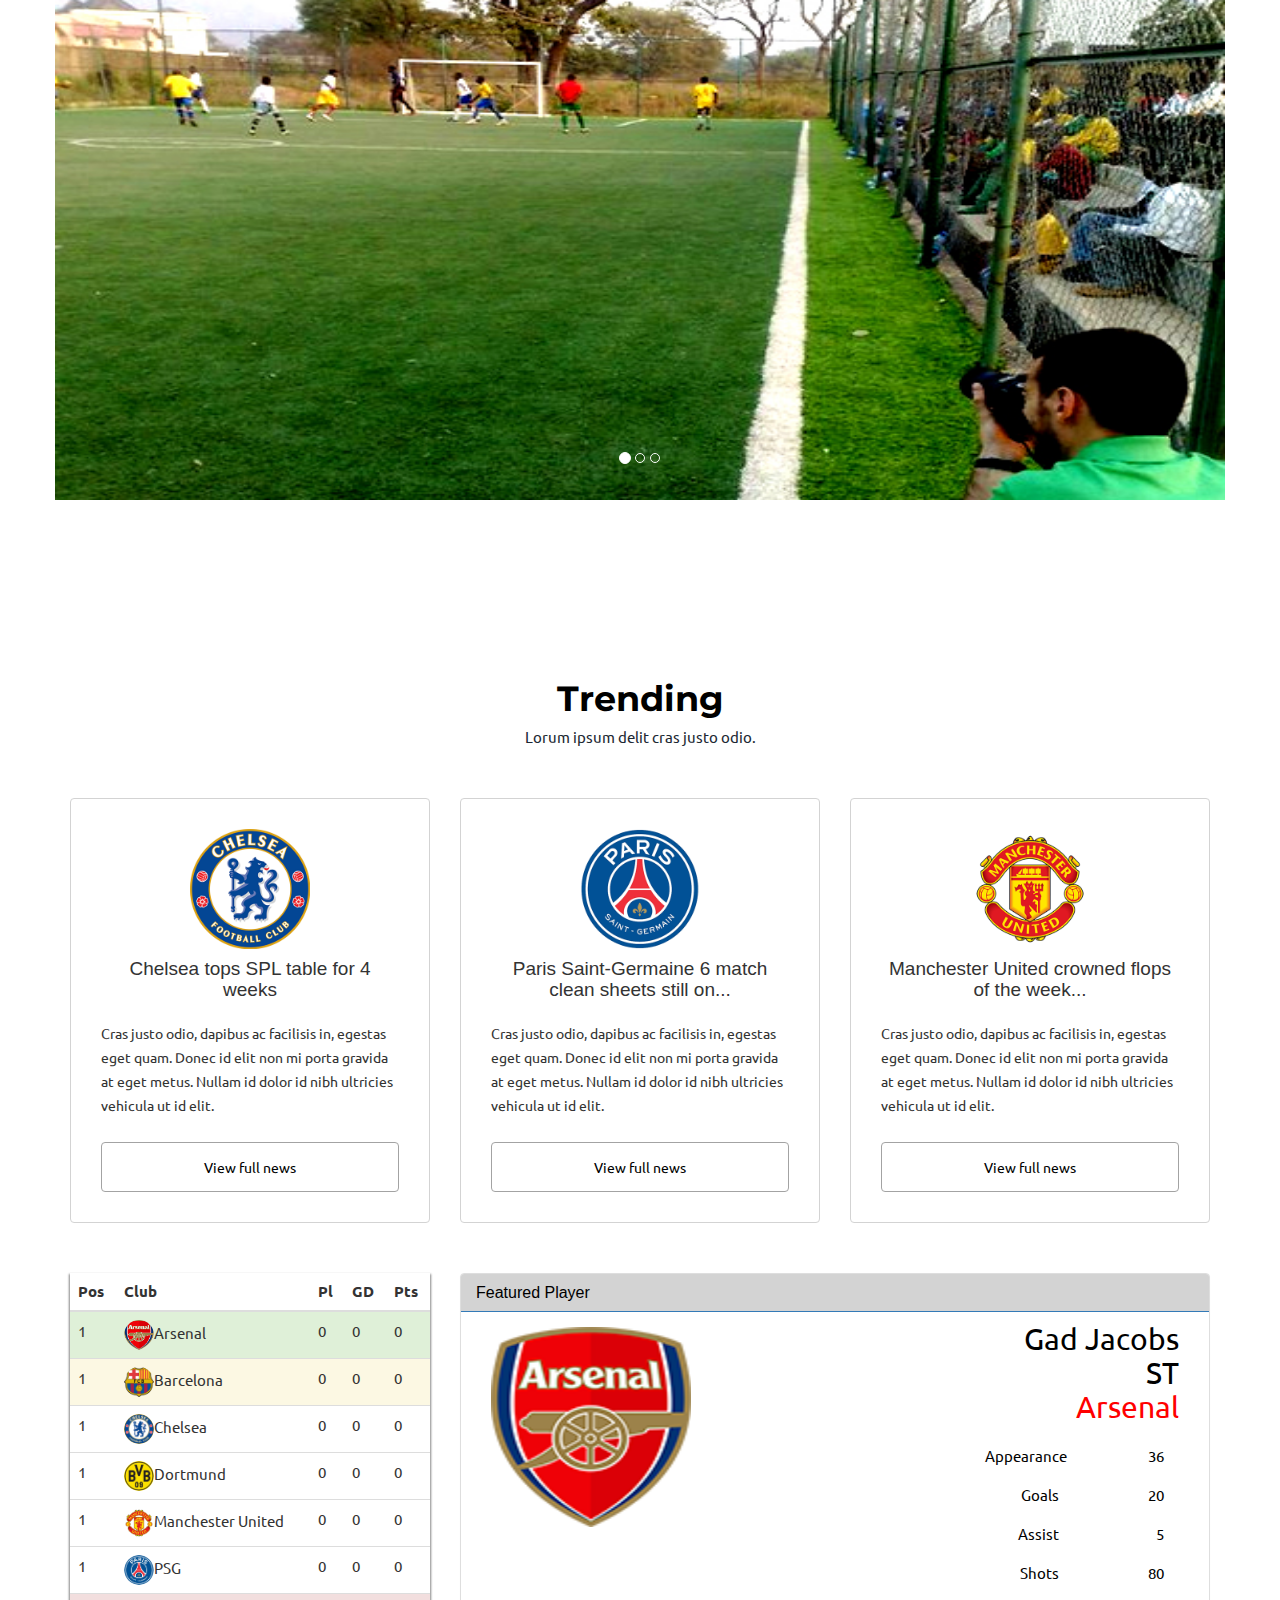
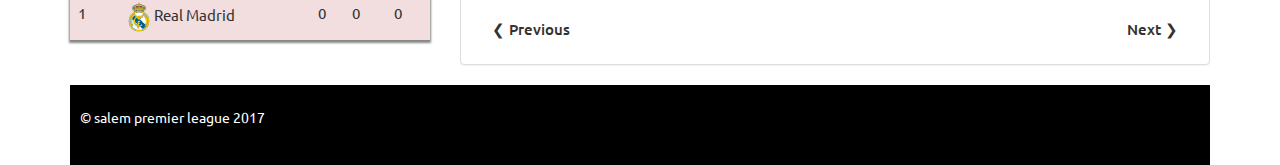
==== commit 2486d12c: "little changes on css/index, index.html and trash" ====
--- a/index.html
+++ b/index.html
@@ -18,28 +18,30 @@
 </head>
 <body>
 
-<! the nav would be plaved here-> 
-
-
-	<div class="banner">
-		<img src="img/homebanner-1.jpg" width="100%" height="600px">
-		<div class="upcoming ">
-			<div class="col-lg-12 text-center" style="padding: 0px 0px">
-				<p class="fixture">NEXT FIXTURES</p>
-			</div>
-			<div class="col-lg-12">
-			<div class="timeline">
-				<p class="vs">Vs</p>
-				<p class="fixture-date">13:00pm CAT.</p>
-				<p class="fixture-date">SAt, 27 july 2017.</p>
-				<p class="venue">Stadium of Peace</p>
-			</div>
-				<div class="col-sm-6 col-md-6">
-					<div class="text-center" style="margin-top: -170px;"><img src="img/chelsea.gif"></div>
-				</div>
-				<div class="col-sm-6 col-md-6">
-					<div class="text-center" style="margin-top: -170px;"><img src="img/arsenal-copy.gif"></div>
-				</div>
+	<! the nav would be plaved here-> 
+
+<div class="container">
+<div class="row">
+	<div id="myCarousel" class="carousel slide" data-ride="carousel">
+		<!-- Indicators -->
+		<ol class="carousel-indicators">
+			<li data-target="#myCarousel" data-slide-to="0" class="active"></li>
+			<li data-target="#myCarousel" data-slide-to="1"></li>
+			<li data-target="#myCarousel" data-slide-to="2"></li>
+		</ol>
+
+		<!-- Wrapper for slides -->
+		<div class="carousel-inner">
+			<div class="item active">
+			<img src="img/80.jpg" alt="Los Angeles">
+			</div>
+
+			<div class="item">
+				<img src="img/home.jpg" alt="Chicago">
+			</div>
+
+			<div class="item">
+				<img src="img/Voucher image.jpg" alt="New York">
 			</div>
 		</div>
 	</div>
@@ -58,11 +60,11 @@
 									<p class="sub-article">Cras justo odio, dapibus ac facilisis in, egestas eget quam. Donec id elit non mi porta gravida at eget metus. Nullam id dolor id nibh ultricies vehicula ut id elit.</p>
 								</div>
 								<button type="button" class="btn ">
-								View full news
-							</button>
-						</div>
-					</div>
-				</div>
+									View full news
+								</button>
+							</div>
+						</div>
+					</div>
 					<div class="col-xs-12 col-md-4">
 						<div class=" headline headline-2">
 							<div class="thumbnail">
@@ -72,8 +74,8 @@
 									<p class="sub-article">Cras justo odio, dapibus ac facilisis in, egestas eget quam. Donec id elit non mi porta gravida at eget metus. Nullam id dolor id nibh ultricies vehicula ut id elit.</p>
 								</div>
 								<button type="button" class="btn ">
-								View full news
-							</button>
+									View full news
+								</button>
 							</div>
 						</div>
 					</div>
@@ -86,8 +88,8 @@
 									<p class="sub-article">Cras justo odio, dapibus ac facilisis in, egestas eget quam. Donec id elit non mi porta gravida at eget metus. Nullam id dolor id nibh ultricies vehicula ut id elit.</p>
 								</div>
 								<button type="button" class="btn">
-								View full news
-							</button>
+									View full news
+								</button>
 							</div>
 						</div>
 					</div>
@@ -163,89 +165,89 @@
 				</table>
 			</div>
 			<div class="col-xs-12 col-md-8">
-			<div class="panel panel-primary">
-				<div class="panel-heading">
-					<h2 class="panel-title animated slideInUp">Featured Player</h2>
-				</div>
-				<div class="panel-body">
-					<div id="myCarousel" class="carousel slide" data-ride="carousel">
-						<ol class="carousel-indicators">
-							<li data-target="#myCarousel" data-slide-to="0" class="active"></li>
-							<li data-target="#myCarousel" data-slide-to="1"></li>
-						</ol>
-						<div class="carousel-inner">
-							<div class="item-active">
-								<div class="col-xs-8 col-md-8">
-									<img class="img-responsive" src="img/arsenal copy.png" style="width:200px; height:200px;">
-								</div>
-								<div class="col-xs-4 col-md-4">
-									<div class="player-attr carousel-inner">
-										<p class="player-attr">Gad Jacobs</p>
-										<p class="player-attr player-pos">ST</p>
-										<p class="player-attr player-club">Arsenal</p>
-
-										<div class="col-xs-6 col-md-6">
-											<div class="player-logs">
-												<p class="player-logs">Appearance</p>
-												<p class="player-logs">Goals</p>
-												<p class="player-logs">Assist</p>
-												<p class="player-logs">Shots</p>
-											</div>
-										</div>
-										<div class="col-xs-6 col-md-6">
-											<div class="player-logs ">
-												<p class="player-logs">36</p>
-												<p class="player-logs">20</p>
-												<p class="player-logs">5</p>
-												<p class="player-logs">80</p>
+				<div class="panel panel-primary">
+					<div class="panel-heading">
+						<h2 class="panel-title animated slideInUp">Featured Player</h2>
+					</div>
+					<div class="panel-body">
+						<div id="myCarousel" class="carousel slide" data-ride="carousel">
+							<ol class="carousel-indicators">
+								<li data-target="#myCarousel" data-slide-to="0" class="active"></li>
+								<li data-target="#myCarousel" data-slide-to="1"></li>
+							</ol>
+							<div class="carousel-inner">
+								<div class="item-active">
+									<div class="col-xs-8 col-md-8">
+										<img class="img-responsive" src="img/arsenal copy.png" style="width:200px; height:200px;">
+									</div>
+									<div class="col-xs-4 col-md-4">
+										<div class="player-attr carousel-inner">
+											<p class="player-attr">Gad Jacobs</p>
+											<p class="player-attr player-pos">ST</p>
+											<p class="player-attr player-club">Arsenal</p>
+
+											<div class="col-xs-6 col-md-6">
+												<div class="player-logs">
+													<p class="player-logs">Appearance</p>
+													<p class="player-logs">Goals</p>
+													<p class="player-logs">Assist</p>
+													<p class="player-logs">Shots</p>
+												</div>
+											</div>
+											<div class="col-xs-6 col-md-6">
+												<div class="player-logs ">
+													<p class="player-logs">36</p>
+													<p class="player-logs">20</p>
+													<p class="player-logs">5</p>
+													<p class="player-logs">80</p>
+												</div>
 											</div>
 										</div>
 									</div>
 								</div>
-							</div>
-							<div class="item">
-								<img class="img-responsive" src="img/chelsea.png" style="width:200px; height:200px;">
-								<div class="col-xs-4 col-md-4">
-									<div class="player-attr carousel-inner">
-										<p class="player-attr">idemeto Emediong</p>
-										<p class="player-attr player-pos">GK</p>
-										<p class="player-attr player-club">Chelsea fc</p>
-
-										<div class="col-xs-6 col-md-6">
-											<div class="player-logs">
-												<p class="player-logs">Appearance</p>
-												<p class="player-logs">Goals</p>
-												<p class="player-logs">Assist</p>
-												<p class="player-logs">Shots</p>
-											</div>
-										</div>
-										<div class="col-xs-6 col-md-6">
-											<div class="player-logs ">
-												<p class="player-logs">36</p>
-												<p class="player-logs">0</p>
-												<p class="player-logs">0</p>
-												<p class="player-logs">0</p>
+								<div class="item">
+									<img class="img-responsive" src="img/chelsea.png" style="width:200px; height:200px;">
+									<div class="col-xs-4 col-md-4">
+										<div class="player-attr carousel-inner">
+											<p class="player-attr">idemeto Emediong</p>
+											<p class="player-attr player-pos">GK</p>
+											<p class="player-attr player-club">Chelsea fc</p>
+
+											<div class="col-xs-6 col-md-6">
+												<div class="player-logs">
+													<p class="player-logs">Appearance</p>
+													<p class="player-logs">Goals</p>
+													<p class="player-logs">Assist</p>
+													<p class="player-logs">Shots</p>
+												</div>
+											</div>
+											<div class="col-xs-6 col-md-6">
+												<div class="player-logs ">
+													<p class="player-logs">36</p>
+													<p class="player-logs">0</p>
+													<p class="player-logs">0</p>
+													<p class="player-logs">0</p>
+												</div>
 											</div>
 										</div>
 									</div>
 								</div>
 							</div>
-						</div>
-						<a href="#" class="w3-button">&#10094; Previous</a>
-						<a href="#" class="w3-button w3-right">Next &#10095;</a>
+							<a href="#" class="w3-button">&#10094; Previous</a>
+							<a href="#" class="w3-button w3-right">Next &#10095;</a>
+						</div>
 					</div>
 				</div>
 			</div>
 		</div>
-	</div>
-	<div class="footer">
-	<p>&copy salem premier league 2017</p>
-	</div>
-	
-	<script src="https://ajax.googleapis.com/ajax/libs/jquery/3.1.1/jquery.min.js"></script>
-	<script src="js/index.js" type="text/javascript" charset="utf-8" async defer></script>
-	<script src="materialize/js/materialize.js" type="text/javascript" charset="utf-8" async defer></script>   
-   <script src="materialize/js/materialize.js" type="text/javascript" charset="utf-8" async defer></script> 
-	<script src="bootstrap-3.3.7-dist/js/bootstrap.min.js"></script>
-</body>
-</html>
+		<div class="footer">
+			<p>&copy salem premier league 2017</p>
+		</div>
+
+		<script src="https://ajax.googleapis.com/ajax/libs/jquery/3.1.1/jquery.min.js"></script>
+		<script src="js/index.js" type="text/javascript" charset="utf-8" async defer></script>
+		<script src="materialize/js/materialize.js" type="text/javascript" charset="utf-8" async defer></script>   
+		<script src="materialize/js/materialize.js" type="text/javascript" charset="utf-8" async defer></script> 
+		<script src="bootstrap-3.3.7-dist/js/bootstrap.min.js"></script>
+	</body>
+	</html>
--- a/css/index.css
+++ b/css/index.css
@@ -55,6 +55,16 @@
   letter-spacing: 5px;
   line-height: 60px;
 
+}
+#myCarousel slide .item {
+  height: 300px;
+}
+
+.item img {
+    position: absolute;
+    top: 0;
+    left: 0;
+    min-height: 300px;
 }
 .vs {
   padding-top: 30px;
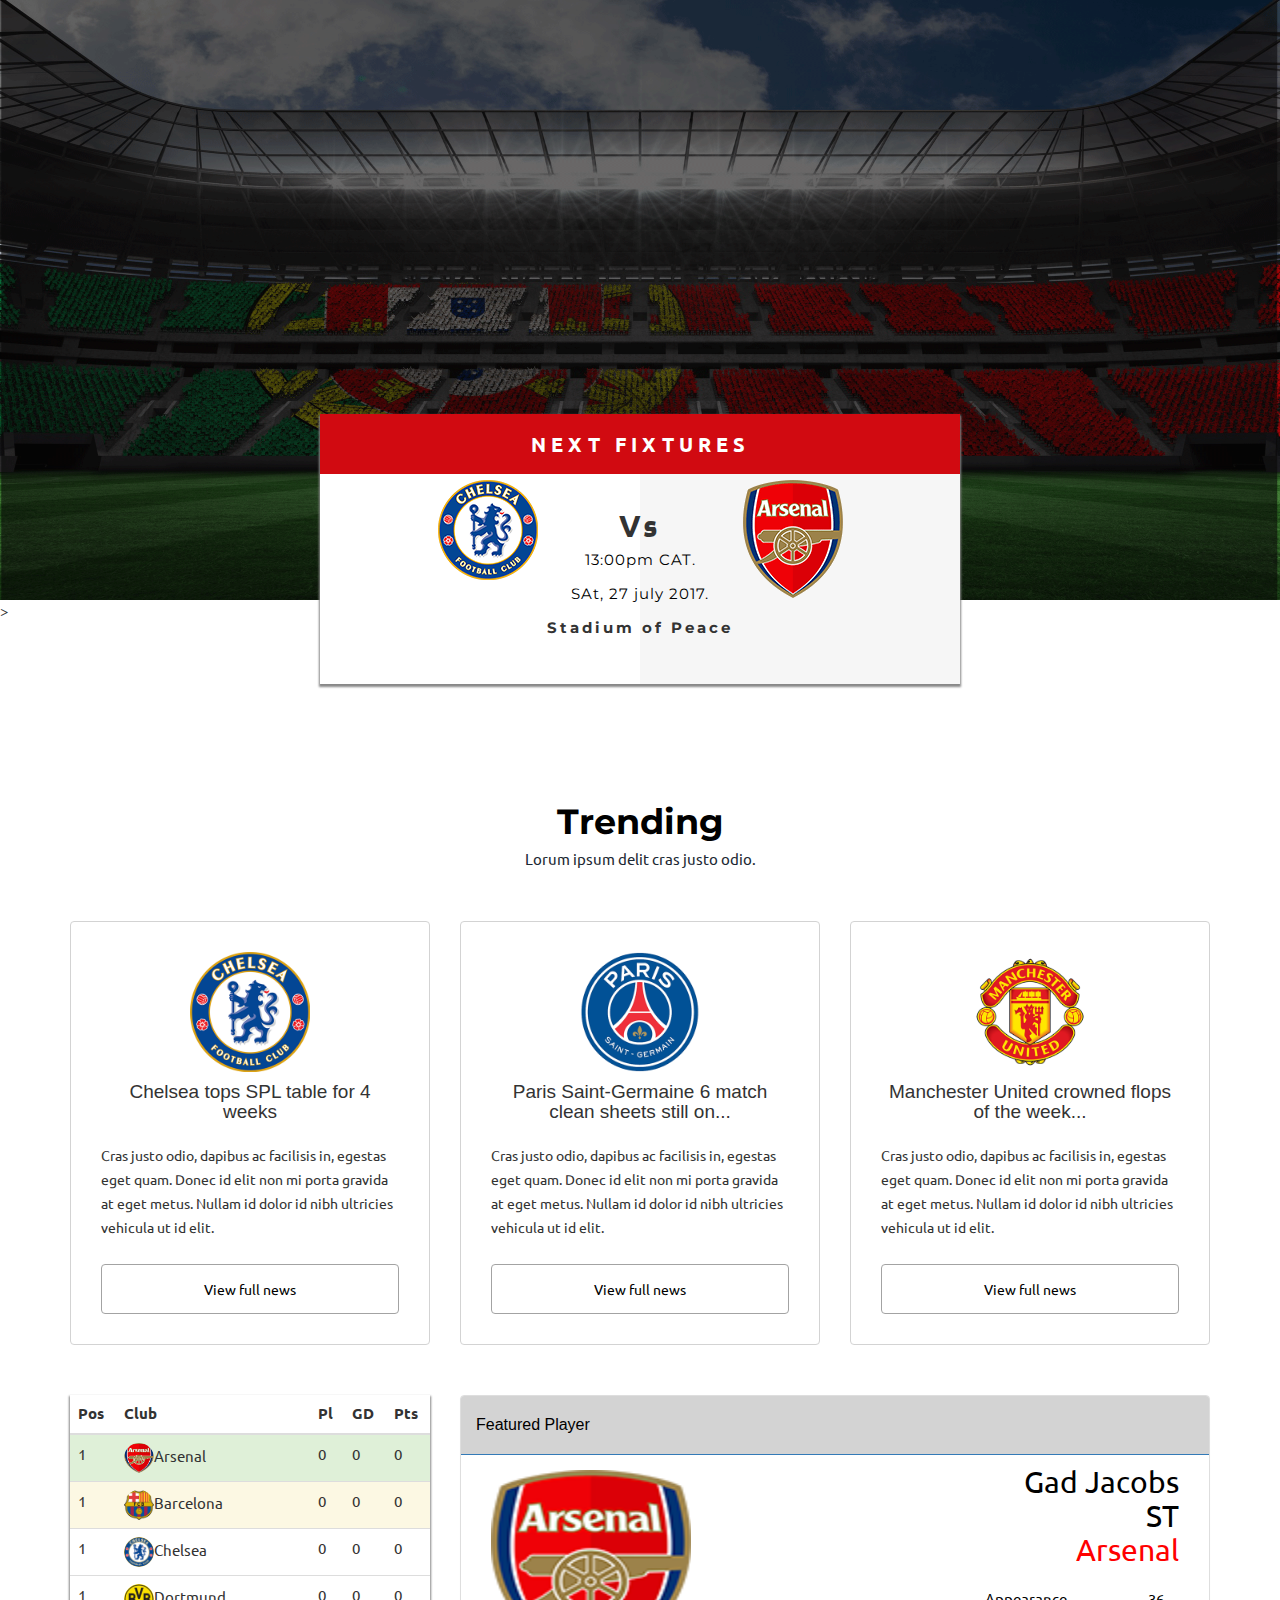
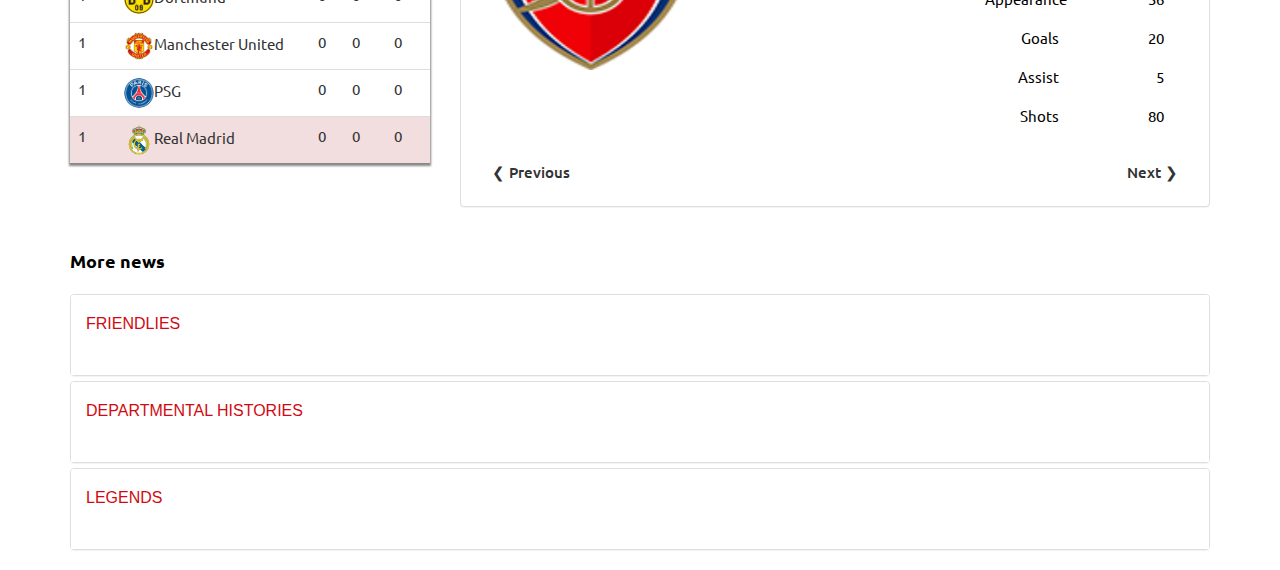
==== commit 483cf95f: "added accordion on index.html, with its css properties" ====
--- a/index.html
+++ b/index.html
@@ -19,235 +19,288 @@
 <body>
 
 	<! the nav would be plaved here-> 
-
+	<div class="banner">
+		<img src="img/homebanner-1.jpg" width="100%" height="600px">
+		<div class="upcoming ">
+			<div class="col-lg-12 text-center" style="padding: 0px 0px">
+				<p class="fixture">NEXT FIXTURES</p>
+			</div>
+			<div class="col-lg-12">
+				<div class="timeline">
+					<p class="vs">Vs</p>
+					<p class="fixture-date">13:00pm CAT.</p>
+					<p class="fixture-date">SAt, 27 july 2017.</p>
+					<p class="venue">Stadium of Peace</p>
+				</div>
+				<div class="col-sm-6 col-md-6">
+					<div class="text-center" style="margin-top: -170px;"><img src="img/chelsea.gif"></div>
+				</div>
+				<div class="col-sm-6 col-md-6">
+					<div class="text-center" style="margin-top: -170px;"><img src="img/arsenal-copy.gif"></div>
+				</div>
+			</div>
+		</div>
+	</div>>
+	
+</div>
 <div class="container">
-<div class="row">
-	<div id="myCarousel" class="carousel slide" data-ride="carousel">
-		<!-- Indicators -->
-		<ol class="carousel-indicators">
-			<li data-target="#myCarousel" data-slide-to="0" class="active"></li>
-			<li data-target="#myCarousel" data-slide-to="1"></li>
-			<li data-target="#myCarousel" data-slide-to="2"></li>
-		</ol>
-
-		<!-- Wrapper for slides -->
-		<div class="carousel-inner">
-			<div class="item active">
-			<img src="img/80.jpg" alt="Los Angeles">
+	<div class="row">
+		<div class="col-xs-12 col-md-12">
+			<div class="headline-topic">Trending</div>
+			<div class="sub-topic">Lorum ipsum delit cras justo odio.</div>
+			<div class="row">
+				<div class="col-xs-12 col-md-4">
+					<div class="headline headline-1">
+						<div class="thumbnail">
+							<img src="img/chelsea.jpg" alt="" style="width: 120px; height: 120px;">
+							<div class="caption">
+								<h3>Chelsea tops SPL table for 4<br /> weeks</h3>
+								<p class="sub-article">Cras justo odio, dapibus ac facilisis in, egestas eget quam. Donec id elit non mi porta gravida at eget metus. Nullam id dolor id nibh ultricies vehicula ut id elit.</p>
+							</div>
+							<button type="button" class="btn ">
+								View full news
+							</button>
+						</div>
+					</div>
+				</div>
+				<div class="col-xs-12 col-md-4">
+					<div class=" headline headline-2">
+						<div class="thumbnail">
+							<img src="img/psg.gif" class="img-circle" style="width: 120px; height: 120px;">
+							<div class="caption">
+								<h3>Paris Saint-Germaine 6 match clean sheets still on...</h3>
+								<p class="sub-article">Cras justo odio, dapibus ac facilisis in, egestas eget quam. Donec id elit non mi porta gravida at eget metus. Nullam id dolor id nibh ultricies vehicula ut id elit.</p>
+							</div>
+							<button type="button" class="btn ">
+								View full news
+							</button>
+						</div>
+					</div>
+				</div>
+				<div class="col-xs-12 col-md-4">
+					<div class=" headline headline-3">
+						<div class="thumbnail">
+							<img src="img/manu.jpg" alt="" style="width: 120px; height: 120px;">
+							<div class="caption">
+								<h3>Manchester United crowned flops of the week...</h3>
+								<p class="sub-article">Cras justo odio, dapibus ac facilisis in, egestas eget quam. Donec id elit non mi porta gravida at eget metus. Nullam id dolor id nibh ultricies vehicula ut id elit.</p>
+							</div>
+							<button type="button" class="btn">
+								View full news
+							</button>
+						</div>
+					</div>
+				</div>
 			</div>
-
-			<div class="item">
-				<img src="img/home.jpg" alt="Chicago">
+		</div>
+	</div>
+</div>
+<div class="container">
+	<div class="row">
+		<div class="col-xs-12 col-md-4">
+			<table class="table">
+				<thead>
+					<tr>
+						<th>Pos</th>
+						<th>Club</th>
+						<th>Pl</th>
+						<th>GD</th>
+						<th>Pts</th>
+					</tr>
+				</thead>
+				<tbody>
+					<tr class="success">
+						<td>1</td>
+						<td><img src="img/arsenal-copy.gif" class="img-circle" style="height: 30px; width: 30px;">Arsenal</td>
+						<td>0</td>
+						<td>0</td>
+						<td>0</td>
+					</tr>
+					<tr class="warning">
+						<td>1</td>
+						<td><img src="img/Fc_barcelona.png" class="img-circle" style="height: 30px; width: 30px;">Barcelona</td>
+						<td>0</td>
+						<td>0</td>
+						<td>0</td>
+					</tr>
+					<tr class="default">
+						<td>1</td>
+						<td><img src="img/chelsea.png" class="img-circle" style="height: 30px; width: 30px;">Chelsea</td>
+						<td>0</td>
+						<td>0</td>
+						<td>0</td>
+					</tr>
+					<tr class="default">
+						<td>1</td>
+						<td><img src="img/dortmund.png" class="img-circle" style="height: 30px; width: 30px;">Dortmund</td>
+						<td>0</td>
+						<td>0</td>
+						<td>0</td>
+					</tr>
+					<tr class="default">
+						<td>1</td>
+						<td><img src="img/manu.png" class="img-circle" style="height: 30px; width: 30px;">Manchester United	</td>
+						<td>0</td>
+						<td>0</td>
+						<td>0</td>
+					</tr>
+					<tr class="default">
+						<td>1</td>
+						<td><img src="img/psg.png" class="img-circle" style="height: 30px; width: 30px;">PSG</td>							
+						<td>0</td>
+						<td>0</td>
+						<td>0</td>
+					</tr>
+					<tr class="danger">
+						<td>1</td>
+						<td><img src="img/Real-Madrid.png" class="img-circle" style="height: 30px; width: 30px;">Real Madrid</td>
+						<td>0</td>
+						<td>0</td>
+						<td>0</td>
+					</tr>
+
+				</tbody>
+			</table>
+		</div>
+		<div class="col-xs-12 col-md-8">
+			<div class="panel panel-primary">
+				<div class="panel-heading">
+					<h2 class="panel-title animated slideInUp">Featured Player</h2>
+				</div>
+				<div class="panel-body">
+					<div id="myCarousel" class="carousel slide" data-ride="carousel">
+						<ol class="carousel-indicators">
+							<li data-target="#myCarousel" data-slide-to="0" class="active"></li>
+							<li data-target="#myCarousel" data-slide-to="1"></li>
+						</ol>
+						<div class="carousel-inner">
+							<div class="item-active">
+								<div class="col-xs-8 col-md-8">
+									<img class="img-responsive" src="img/arsenal copy.png" style="width:200px; height:200px;">
+								</div>
+								<div class="col-xs-4 col-md-4">
+									<div class="player-attr carousel-inner">
+										<p class="player-attr">Gad Jacobs</p>
+										<p class="player-attr player-pos">ST</p>
+										<p class="player-attr player-club">Arsenal</p>
+
+										<div class="col-xs-6 col-md-6">
+											<div class="player-logs">
+												<p class="player-logs">Appearance</p>
+												<p class="player-logs">Goals</p>
+												<p class="player-logs">Assist</p>
+												<p class="player-logs">Shots</p>
+											</div>
+										</div>
+										<div class="col-xs-6 col-md-6">
+											<div class="player-logs ">
+												<p class="player-logs">36</p>
+												<p class="player-logs">20</p>
+												<p class="player-logs">5</p>
+												<p class="player-logs">80</p>
+											</div>
+										</div>
+									</div>
+								</div>
+							</div>
+							<div class="item">
+								<img class="img-responsive" src="img/chelsea.png" style="width:200px; height:200px;">
+								<div class="col-xs-4 col-md-4">
+									<div class="player-attr carousel-inner">
+										<p class="player-attr">idemeto Emediong</p>
+										<p class="player-attr player-pos">GK</p>
+										<p class="player-attr player-club">Chelsea fc</p>
+
+										<div class="col-xs-6 col-md-6">
+											<div class="player-logs">
+												<p class="player-logs">Appearance</p>
+												<p class="player-logs">Goals</p>
+												<p class="player-logs">Assist</p>
+												<p class="player-logs">Shots</p>
+											</div>
+										</div>
+										<div class="col-xs-6 col-md-6">
+											<div class="player-logs ">
+												<p class="player-logs">36</p>
+												<p class="player-logs">0</p>
+												<p class="player-logs">0</p>
+												<p class="player-logs">0</p>
+											</div>
+										</div>
+									</div>
+								</div>
+							</div>
+						</div>
+						<a href="#" class="w3-button">&#10094; Previous</a>
+						<a href="#" class="w3-button w3-right">Next &#10095;</a>
+					</div>
+				</div>
 			</div>
-
-			<div class="item">
-				<img src="img/Voucher image.jpg" alt="New York">
-			</div>
 		</div>
 	</div>
-	<div class="container">
-		<div class="row">
-			<div class="col-xs-12 col-md-12">
-				<div class="headline-topic">Trending</div>
-				<div class="sub-topic">Lorum ipsum delit cras justo odio.</div>
-				<div class="row">
-					<div class="col-xs-12 col-md-4">
-						<div class="headline headline-1">
-							<div class="thumbnail">
-								<img src="img/chelsea.jpg" alt="" style="width: 120px; height: 120px;">
-								<div class="caption">
-									<h3>Chelsea tops SPL table for 4<br /> weeks</h3>
-									<p class="sub-article">Cras justo odio, dapibus ac facilisis in, egestas eget quam. Donec id elit non mi porta gravida at eget metus. Nullam id dolor id nibh ultricies vehicula ut id elit.</p>
-								</div>
-								<button type="button" class="btn ">
-									View full news
-								</button>
-							</div>
-						</div>
-					</div>
-					<div class="col-xs-12 col-md-4">
-						<div class=" headline headline-2">
-							<div class="thumbnail">
-								<img src="img/psg.gif" class="img-circle" style="width: 120px; height: 120px;">
-								<div class="caption">
-									<h3>Paris Saint-Germaine 6 match clean sheets still on...</h3>
-									<p class="sub-article">Cras justo odio, dapibus ac facilisis in, egestas eget quam. Donec id elit non mi porta gravida at eget metus. Nullam id dolor id nibh ultricies vehicula ut id elit.</p>
-								</div>
-								<button type="button" class="btn ">
-									View full news
-								</button>
-							</div>
-						</div>
-					</div>
-					<div class="col-xs-12 col-md-4">
-						<div class=" headline headline-3">
-							<div class="thumbnail">
-								<img src="img/manu.jpg" alt="" style="width: 120px; height: 120px;">
-								<div class="caption">
-									<h3>Manchester United crowned flops of the week...</h3>
-									<p class="sub-article">Cras justo odio, dapibus ac facilisis in, egestas eget quam. Donec id elit non mi porta gravida at eget metus. Nullam id dolor id nibh ultricies vehicula ut id elit.</p>
-								</div>
-								<button type="button" class="btn">
-									View full news
-								</button>
-							</div>
-						</div>
-					</div>
-				</div>
-			</div>
+</div>
+<div class="container">
+	<div class="row">
+		<div class="col-xs-12 col-md-12">
+			<div class="extra">More news</div>
 		</div>
 	</div>
-	<div class="container">
-		<div class="row">
-			<div class="col-xs-12 col-md-4">
-				<table class="table">
-					<thead>
-						<tr>
-							<th>Pos</th>
-							<th>Club</th>
-							<th>Pl</th>
-							<th>GD</th>
-							<th>Pts</th>
-						</tr>
-					</thead>
-					<tbody>
-						<tr class="success">
-							<td>1</td>
-							<td><img src="img/arsenal-copy.gif" class="img-circle" style="height: 30px; width: 30px;">Arsenal</td>
-							<td>0</td>
-							<td>0</td>
-							<td>0</td>
-						</tr>
-						<tr class="warning">
-							<td>1</td>
-							<td><img src="img/Fc_barcelona.png" class="img-circle" style="height: 30px; width: 30px;">Barcelona</td>
-							<td>0</td>
-							<td>0</td>
-							<td>0</td>
-						</tr>
-						<tr class="default">
-							<td>1</td>
-							<td><img src="img/chelsea.png" class="img-circle" style="height: 30px; width: 30px;">Chelsea</td>
-							<td>0</td>
-							<td>0</td>
-							<td>0</td>
-						</tr>
-						<tr class="default">
-							<td>1</td>
-							<td><img src="img/dortmund.png" class="img-circle" style="height: 30px; width: 30px;">Dortmund</td>
-							<td>0</td>
-							<td>0</td>
-							<td>0</td>
-						</tr>
-						<tr class="default">
-							<td>1</td>
-							<td><img src="img/manu.png" class="img-circle" style="height: 30px; width: 30px;">Manchester United	</td>
-							<td>0</td>
-							<td>0</td>
-							<td>0</td>
-						</tr>
-						<tr class="default">
-							<td>1</td>
-							<td><img src="img/psg.png" class="img-circle" style="height: 30px; width: 30px;">PSG</td>							
-							<td>0</td>
-							<td>0</td>
-							<td>0</td>
-						</tr>
-						<tr class="danger">
-							<td>1</td>
-							<td><img src="img/Real-Madrid.png" class="img-circle" style="height: 30px; width: 30px;">Real Madrid</td>
-							<td>0</td>
-							<td>0</td>
-							<td>0</td>
-						</tr>
-
-					</tbody>
-				</table>
-			</div>
-			<div class="col-xs-12 col-md-8">
-				<div class="panel panel-primary">
+</div>
+<div class="container">
+	<div class="row">
+		<div class="col-xs-12 col-md-12">
+			<div class="panel-group" id="accordion">
+				<div class="panel panel-default">
 					<div class="panel-heading">
-						<h2 class="panel-title animated slideInUp">Featured Player</h2>
-					</div>
-					<div class="panel-body">
-						<div id="myCarousel" class="carousel slide" data-ride="carousel">
-							<ol class="carousel-indicators">
-								<li data-target="#myCarousel" data-slide-to="0" class="active"></li>
-								<li data-target="#myCarousel" data-slide-to="1"></li>
-							</ol>
-							<div class="carousel-inner">
-								<div class="item-active">
-									<div class="col-xs-8 col-md-8">
-										<img class="img-responsive" src="img/arsenal copy.png" style="width:200px; height:200px;">
+						<h4 class="panel-title">
+							<a data-toggle="collapse" data-parent="#accordion" href="#collapse1">
+								FRIENDLIES</a>
+							</h4>
+						</div>
+						<div id="collapse1" class="panel-collapse collapse ">
+							<div class="panel-body">Lorem ipsum dolor sit amet, consectetur adipisicing elit,
+								sed do eiusmod tempor incididunt ut labore et dolore magna aliqua. Ut enim ad
+								minim veniam, quis nostrud exercitation ullamco laboris nisi ut aliquip ex ea
+								commodo consequat.</div>
+							</div>
+						</div>
+						<div class="panel panel-default">
+							<div class="panel-heading">
+								<h4 class="panel-title">
+									<a data-toggle="collapse" data-parent="#accordion" href="#collapse2">
+										DEPARTMENTAL HISTORIES</a>
+									</h4>
+								</div>
+								<div id="collapse2" class="panel-collapse collapse">
+									<div class="panel-body">Lorem ipsum dolor sit amet, consectetur adipisicing elit,
+										sed do eiusmod tempor incididunt ut labore et dolore magna aliqua. Ut enim ad
+										minim veniam, quis nostrud exercitation ullamco laboris nisi ut aliquip ex ea
+										commodo consequat.</div>
 									</div>
-									<div class="col-xs-4 col-md-4">
-										<div class="player-attr carousel-inner">
-											<p class="player-attr">Gad Jacobs</p>
-											<p class="player-attr player-pos">ST</p>
-											<p class="player-attr player-club">Arsenal</p>
-
-											<div class="col-xs-6 col-md-6">
-												<div class="player-logs">
-													<p class="player-logs">Appearance</p>
-													<p class="player-logs">Goals</p>
-													<p class="player-logs">Assist</p>
-													<p class="player-logs">Shots</p>
-												</div>
-											</div>
-											<div class="col-xs-6 col-md-6">
-												<div class="player-logs ">
-													<p class="player-logs">36</p>
-													<p class="player-logs">20</p>
-													<p class="player-logs">5</p>
-													<p class="player-logs">80</p>
-												</div>
-											</div>
-										</div>
-									</div>
-								</div>
-								<div class="item">
-									<img class="img-responsive" src="img/chelsea.png" style="width:200px; height:200px;">
-									<div class="col-xs-4 col-md-4">
-										<div class="player-attr carousel-inner">
-											<p class="player-attr">idemeto Emediong</p>
-											<p class="player-attr player-pos">GK</p>
-											<p class="player-attr player-club">Chelsea fc</p>
-
-											<div class="col-xs-6 col-md-6">
-												<div class="player-logs">
-													<p class="player-logs">Appearance</p>
-													<p class="player-logs">Goals</p>
-													<p class="player-logs">Assist</p>
-													<p class="player-logs">Shots</p>
-												</div>
-											</div>
-											<div class="col-xs-6 col-md-6">
-												<div class="player-logs ">
-													<p class="player-logs">36</p>
-													<p class="player-logs">0</p>
-													<p class="player-logs">0</p>
-													<p class="player-logs">0</p>
-												</div>
-											</div>
-										</div>
-									</div>
-								</div>
-							</div>
-							<a href="#" class="w3-button">&#10094; Previous</a>
-							<a href="#" class="w3-button w3-right">Next &#10095;</a>
-						</div>
-					</div>
-				</div>
-			</div>
-		</div>
-		<div class="footer">
-			<p>&copy salem premier league 2017</p>
-		</div>
-
-		<script src="https://ajax.googleapis.com/ajax/libs/jquery/3.1.1/jquery.min.js"></script>
-		<script src="js/index.js" type="text/javascript" charset="utf-8" async defer></script>
-		<script src="materialize/js/materialize.js" type="text/javascript" charset="utf-8" async defer></script>   
-		<script src="materialize/js/materialize.js" type="text/javascript" charset="utf-8" async defer></script> 
-		<script src="bootstrap-3.3.7-dist/js/bootstrap.min.js"></script>
-	</body>
-	</html>
+								</div>
+								<div class="panel panel-default">
+									<div class="panel-heading">
+										<h4 class="panel-title">
+											<a data-toggle="collapse" data-parent="#accordion" href="#collapse3">
+												LEGENDS</a>
+											</h4>
+										</div>
+										<div id="collapse3" class="panel-collapse collapse">
+											<div class="panel-body">Lorem ipsum dolor sit amet, consectetur adipisicing elit,
+												sed do eiusmod tempor incididunt ut labore et dolore magna aliqua. Ut enim ad
+												minim veniam, quis nostrud exercitation ullamco laboris nisi ut aliquip ex ea
+												commodo consequat.</div>
+											</div>
+										</div>
+									</div> 
+								</div>
+							</div>
+						</div>
+
+						<script src="https://ajax.googleapis.com/ajax/libs/jquery/3.1.1/jquery.min.js"></script>
+						<script src="js/index.js" type="text/javascript" charset="utf-8" async defer></script>
+						<script src="materialize/js/materialize.js" type="text/javascript" charset="utf-8" async defer></script>   
+						<script src="materialize/js/materialize.js" type="text/javascript" charset="utf-8" async defer></script> 
+						<script src="bootstrap-3.3.7-dist/js/bootstrap.min.js"></script>
+					</body>
+					</html>
--- a/css/index.css
+++ b/css/index.css
@@ -47,7 +47,7 @@
 }
 .fixture{
   color: #fff;
-  background-color: #E90053;
+  background-color: rgb(209, 10, 17);
   text-align: center;
   font-size: 20px;
   font-weight: bold;
@@ -143,7 +143,7 @@
   color: black;lt
 }
 .btn:hover{
-  background-color:#E90053;
+  background-color:rgb(209, 10, 17 );
   color: white;
 }
 .panel{
@@ -172,14 +172,19 @@
     min-width: 100%;
     height: 500px;
 }
-.footer{
-  padding: 20px 10px;
-  background-color: rgb(0, 0, 0);
-  color: white;
-  height: 80px;
-  font-family: 'ubuntu' sans-serif;
+.extra{
+  font-size: 18px;
+  font-weight: bold;
+  color: #000000;
+  margin-bottom: 20px;
+  margin-top: 20px;
 }
-.footer-cell>td{
-  padding-right: 20px;
-  padding-top: 20px;
-}+.panel-default>.panel-heading{
+  height: 80px !important;
+  background-color:#fff!important;
+  color:rgb(209, 10, 17 ) !important;
+}
+.panel-title{
+  padding-bottom: 10px;
+  padding-top: 10px;
+}
--- a/css/table.css
+++ b/css/table.css
@@ -12,7 +12,8 @@
 	
 }
 a:hover{
-	color: #E90053;
+	color:#000;
+	text-decoration: none;
 }
 .table-default{
 	color: #d3d3d3;
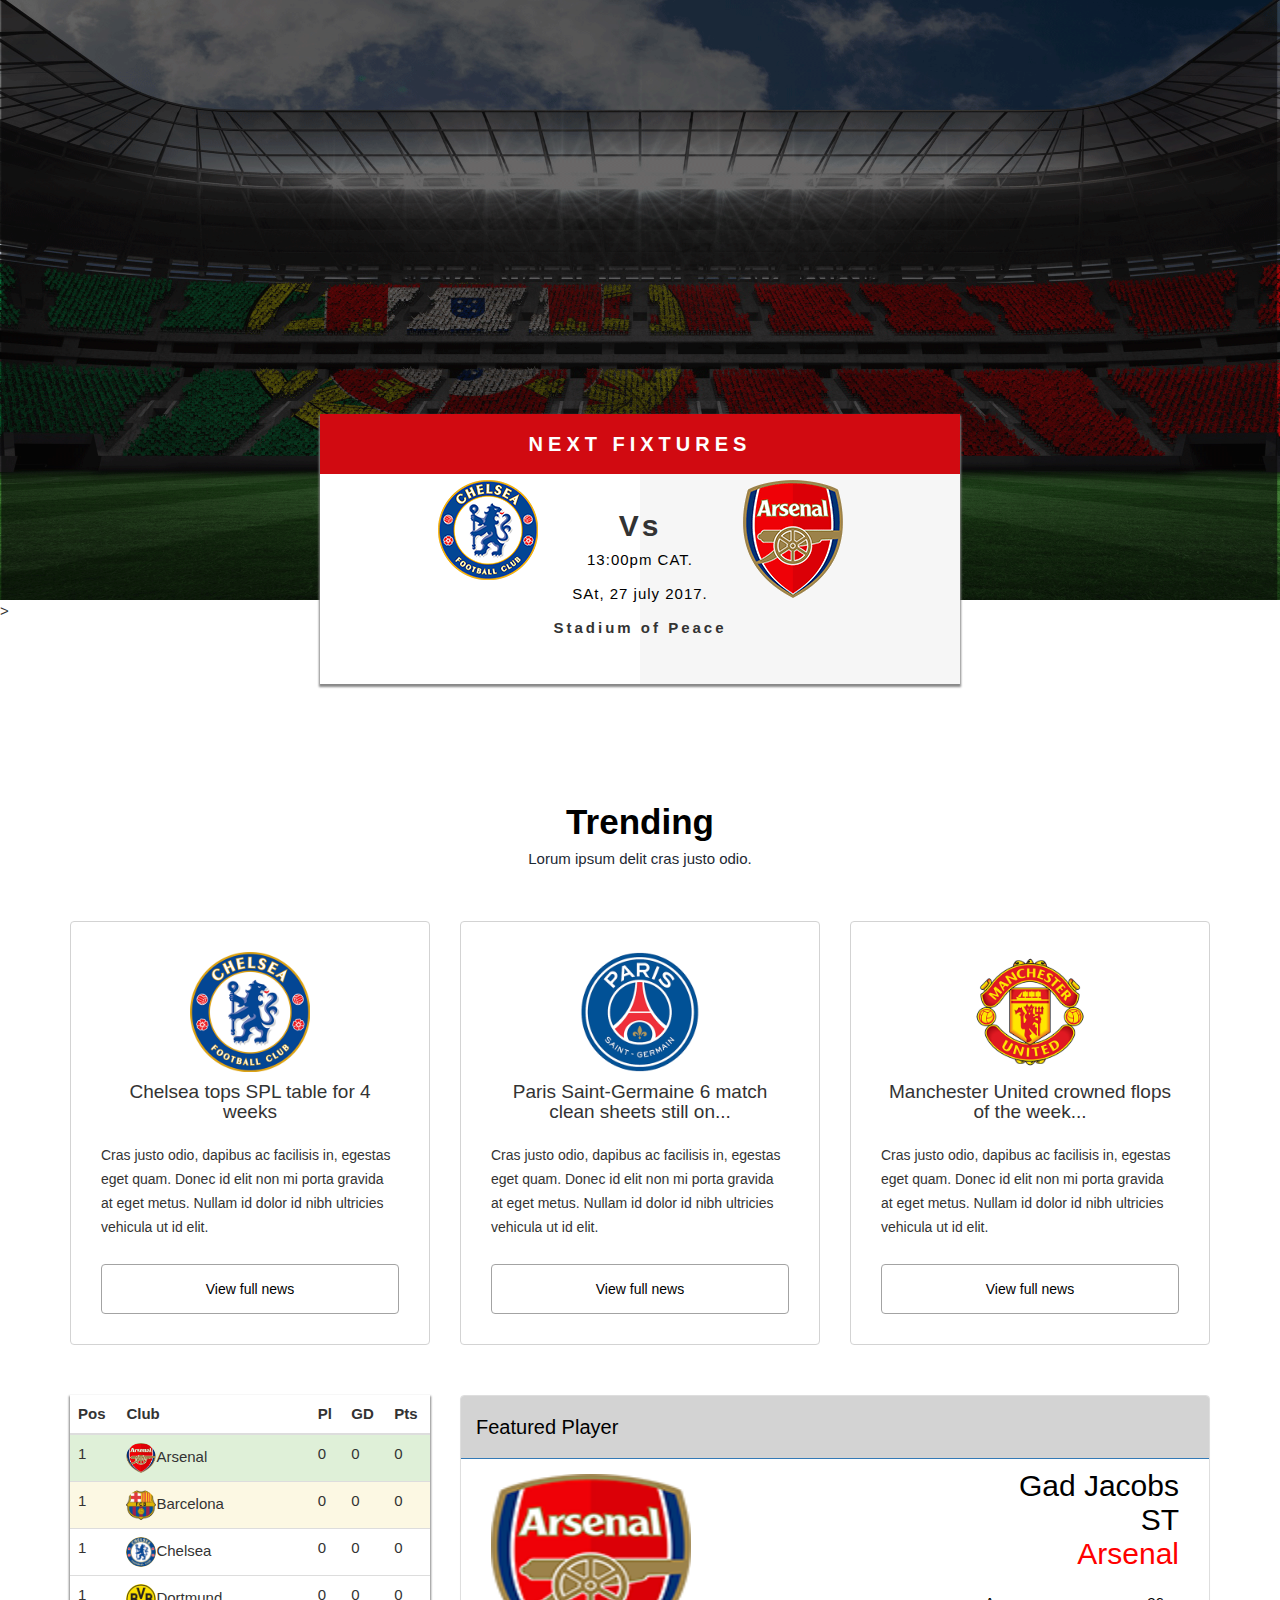
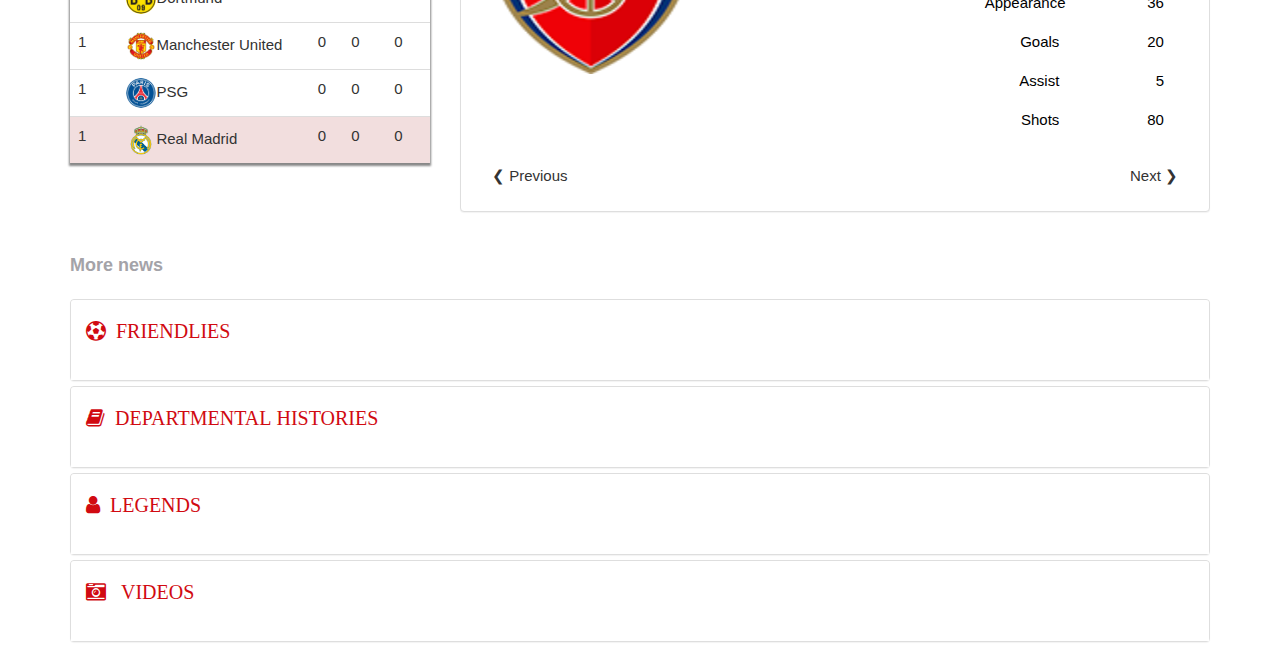
==== commit 786ae73a: "icons on accordion in index.html" ====
--- a/index.html
+++ b/index.html
@@ -14,7 +14,9 @@
 	<link rel="stylesheet" href="https://www.w3schools.com/w3css/4/w3.css">
 	<link rel="stylesheet" href="css/index.css">
 	<link rel="stylesheet" href="css/table.css">
-	<link href="https://fonts.googleapis.com/css?family=Montserrat|Open+Sans|Ubuntu" rel="stylesheet">
+	<link href="https://fonts.googleapis.com/css?family=Roboto" rel="stylesheet">
+	<link rel="stylesheet" href="css/font-awesome/css/font-awesome.min.css">
+
 </head>
 <body>
 
@@ -254,53 +256,228 @@
 					<div class="panel-heading">
 						<h4 class="panel-title">
 							<a data-toggle="collapse" data-parent="#accordion" href="#collapse1">
-								FRIENDLIES</a>
+								<i class="fa fa-futbol-o fa-1x"> &nbsp;FRIENDLIES</i></a>
 							</h4>
 						</div>
-						<div id="collapse1" class="panel-collapse collapse ">
-							<div class="panel-body">Lorem ipsum dolor sit amet, consectetur adipisicing elit,
-								sed do eiusmod tempor incididunt ut labore et dolore magna aliqua. Ut enim ad
-								minim veniam, quis nostrud exercitation ullamco laboris nisi ut aliquip ex ea
-								commodo consequat.</div>
+						<div id="collapse1" class="panel-collapse collapse">
+							<div class="panel-body">
+								<div class="col-xs-12 col-md-4">
+									<div class="headline headline-1">
+										<div class="thumbnail">
+											<img src="img/chelsea.jpg" alt="" style="width: 120px; height: 120px;">
+											<div class="caption">
+												<h3>Chelsea tops SPL table for 4<br /> weeks</h3>
+												<p class="sub-article">Cras justo odio, dapibus ac facilisis in, egestas eget quam. Donec id elit non mi porta gravida at eget metus. Nullam id dolor id nibh ultricies vehicula ut id elit.</p>
+											</div>
+											<button type="button" class="btn ">
+												View full news
+											</button>
+										</div>
+									</div>
+								</div>
+								<div class="col-xs-12 col-md-4">
+									<div class="headline headline-1">
+										<div class="thumbnail">
+											<img src="img/chelsea.jpg" alt="" style="width: 120px; height: 120px;">
+											<div class="caption">
+												<h3>Chelsea tops SPL table for 4<br /> weeks</h3>
+												<p class="sub-article">Cras justo odio, dapibus ac facilisis in, egestas eget quam. Donec id elit non mi porta gravida at eget metus. Nullam id dolor id nibh ultricies vehicula ut id elit.</p>
+											</div>
+											<button type="button" class="btn ">
+												View full news
+											</button>
+										</div>
+									</div>
+								</div>
+								<div class="col-xs-12 col-md-4">
+									<div class="headline headline-1">
+										<div class="thumbnail">
+											<img src="img/chelsea.jpg" alt="" style="width: 120px; height: 120px;">
+											<div class="caption">
+												<h3>Chelsea tops SPL table for 4<br /> weeks</h3>
+												<p class="sub-article">Cras justo odio, dapibus ac facilisis in, egestas eget quam. Donec id elit non mi porta gravida at eget metus. Nullam id dolor id nibh ultricies vehicula ut id elit.</p>
+											</div>
+											<button type="button" class="btn ">
+												View full news
+											</button>
+										</div>
+									</div>
+								</div>
+							</div>
+						</div>
+					</div>
+					<div class="panel panel-default">
+						<div class="panel-heading">
+							<h4 class="panel-title">
+								<a data-toggle="collapse" data-parent="#accordion" href="#collapse2">
+									<i class="fa fa-book fa-1x"> &nbsp;DEPARTMENTAL HISTORIES</i></a>
+								</h4>
+							</div>
+							<div id="collapse2" class="panel-collapse collapse">
+								<div class="panel-body">
+									<div class="col-xs-12 col-md-4">
+										<div class="headline headline-1">
+											<div class="thumbnail">
+												<img src="img/chelsea.jpg" alt="" style="width: 120px; height: 120px;">
+												<div class="caption">
+													<h3>Chelsea tops SPL table for 4<br /> weeks</h3>
+													<p class="sub-article">Cras justo odio, dapibus ac facilisis in, egestas eget quam. Donec id elit non mi porta gravida at eget metus. Nullam id dolor id nibh ultricies vehicula ut id elit.</p>
+												</div>
+												<button type="button" class="btn ">
+													View full news
+												</button>
+											</div>
+										</div>
+									</div>
+									<div class="col-xs-12 col-md-4">
+										<div class="headline headline-1">
+											<div class="thumbnail">
+												<img src="img/chelsea.jpg" alt="" style="width: 120px; height: 120px;">
+												<div class="caption">
+													<h3>Chelsea tops SPL table for 4<br /> weeks</h3>
+													<p class="sub-article">Cras justo odio, dapibus ac facilisis in, egestas eget quam. Donec id elit non mi porta gravida at eget metus. Nullam id dolor id nibh ultricies vehicula ut id elit.</p>
+												</div>
+												<button type="button" class="btn ">
+													View full news
+												</button>
+											</div>
+										</div>
+									</div>
+									<div class="col-xs-12 col-md-4">
+										<div class="headline headline-1">
+											<div class="thumbnail">
+												<img src="img/chelsea.jpg" alt="" style="width: 120px; height: 120px;">
+												<div class="caption">
+													<h3>Chelsea tops SPL table for 4<br /> weeks</h3>
+													<p class="sub-article">Cras justo odio, dapibus ac facilisis in, egestas eget quam. Donec id elit non mi porta gravida at eget metus. Nullam id dolor id nibh ultricies vehicula ut id elit.</p>
+												</div>
+												<button type="button" class="btn ">
+													View full news
+												</button>
+											</div>
+										</div>
+									</div>
+								</div>
 							</div>
 						</div>
 						<div class="panel panel-default">
 							<div class="panel-heading">
 								<h4 class="panel-title">
-									<a data-toggle="collapse" data-parent="#accordion" href="#collapse2">
-										DEPARTMENTAL HISTORIES</a>
+									<a data-toggle="collapse" data-parent="#accordion" href="#collapse3">
+										<i class="fa fa-user fa-1x"> &nbsp;LEGENDS</i></a>
 									</h4>
 								</div>
-								<div id="collapse2" class="panel-collapse collapse">
-									<div class="panel-body">Lorem ipsum dolor sit amet, consectetur adipisicing elit,
-										sed do eiusmod tempor incididunt ut labore et dolore magna aliqua. Ut enim ad
-										minim veniam, quis nostrud exercitation ullamco laboris nisi ut aliquip ex ea
-										commodo consequat.</div>
-									</div>
-								</div>
+								<div id="collapse3" class="panel-collapse collapse">
+									<div class="panel-body">
+										<div class="col-xs-12 col-md-4">
+											<div class="headline headline-1">
+												<div class="thumbnail">
+													<img src="img/chelsea.jpg" alt="" style="width: 120px; height: 120px;">
+													<div class="caption">
+														<h3>Chelsea tops SPL table for 4<br /> weeks</h3>
+														<p class="sub-article">Cras justo odio, dapibus ac facilisis in, egestas eget quam. Donec id elit non mi porta gravida at eget metus. Nullam id dolor id nibh ultricies vehicula ut id elit.</p>
+													</div>
+													<button type="button" class="btn ">
+														View full news
+													</button>
+												</div>
+											</div>
+										</div>
+										<div class="col-xs-12 col-md-4">
+											<div class="headline headline-1">
+												<div class="thumbnail">
+													<img src="img/chelsea.jpg" alt="" style="width: 120px; height: 120px;">
+													<div class="caption">
+														<h3>Chelsea tops SPL table for 4<br /> weeks</h3>
+														<p class="sub-article">Cras justo odio, dapibus ac facilisis in, egestas eget quam. Donec id elit non mi porta gravida at eget metus. Nullam id dolor id nibh ultricies vehicula ut id elit.</p>
+													</div>
+													<button type="button" class="btn ">
+														View full news
+													</button>
+												</div>
+											</div>
+										</div>
+										<div class="col-xs-12 col-md-4">
+											<div class="headline headline-1">
+												<div class="thumbnail">
+													<img src="img/chelsea.jpg" alt="" style="width: 120px; height: 120px;">
+													<div class="caption">
+														<h3>Chelsea tops SPL table for 4<br /> weeks</h3>
+														<p class="sub-article">Cras justo odio, dapibus ac facilisis in, egestas eget quam. Donec id elit non mi porta gravida at eget metus. Nullam id dolor id nibh ultricies vehicula ut id elit.</p>
+													</div>
+													<button type="button" class="btn ">
+														View full news
+													</button>
+												</div>
+											</div>
+										</div>
+									</div>
+								</div>
+							</div>
 								<div class="panel panel-default">
-									<div class="panel-heading">
-										<h4 class="panel-title">
-											<a data-toggle="collapse" data-parent="#accordion" href="#collapse3">
-												LEGENDS</a>
-											</h4>
-										</div>
-										<div id="collapse3" class="panel-collapse collapse">
-											<div class="panel-body">Lorem ipsum dolor sit amet, consectetur adipisicing elit,
-												sed do eiusmod tempor incididunt ut labore et dolore magna aliqua. Ut enim ad
-												minim veniam, quis nostrud exercitation ullamco laboris nisi ut aliquip ex ea
-												commodo consequat.</div>
-											</div>
-										</div>
-									</div> 
-								</div>
-							</div>
-						</div>
-
-						<script src="https://ajax.googleapis.com/ajax/libs/jquery/3.1.1/jquery.min.js"></script>
-						<script src="js/index.js" type="text/javascript" charset="utf-8" async defer></script>
-						<script src="materialize/js/materialize.js" type="text/javascript" charset="utf-8" async defer></script>   
-						<script src="materialize/js/materialize.js" type="text/javascript" charset="utf-8" async defer></script> 
-						<script src="bootstrap-3.3.7-dist/js/bootstrap.min.js"></script>
-					</body>
-					</html>
+							<div class="panel-heading">
+								<h4 class="panel-title">
+									<a data-toggle="collapse" data-parent="#accordion" href="#collapse4">
+										
+			<i class="fa fa-camera-retro fa-1x"> &nbsp; VIDEOS</i></a>
+									</h4>
+								</div>
+								<div id="collapse3" class="panel-collapse collapse">
+									<div class="panel-body">
+										<div class="col-xs-12 col-md-4">
+											<div class="headline headline-1">
+												<div class="thumbnail">
+													<img src="img/chelsea.jpg" alt="" style="width: 120px; height: 120px;">
+													<div class="caption">
+														<h3>Chelsea tops SPL table for 4<br /> weeks</h3>
+														<p class="sub-article">Cras justo odio, dapibus ac facilisis in, egestas eget quam. Donec id elit non mi porta gravida at eget metus. Nullam id dolor id nibh ultricies vehicula ut id elit.</p>
+													</div>
+													<button type="button" class="btn ">
+														View full news
+													</button>
+												</div>
+											</div>
+										</div>
+										<div class="col-xs-12 col-md-4">
+											<div class="headline headline-1">
+												<div class="thumbnail">
+													<img src="img/chelsea.jpg" alt="" style="width: 120px; height: 120px;">
+													<div class="caption">
+														<h3>Chelsea tops SPL table for 4<br /> weeks</h3>
+														<p class="sub-article">Cras justo odio, dapibus ac facilisis in, egestas eget quam. Donec id elit non mi porta gravida at eget metus. Nullam id dolor id nibh ultricies vehicula ut id elit.</p>
+													</div>
+													<button type="button" class="btn ">
+														View full news
+													</button>
+												</div>
+											</div>
+										</div>
+										<div class="col-xs-12 col-md-4">
+											<div class="headline headline-1">
+												<div class="thumbnail">
+													<img src="img/chelsea.jpg" alt="" style="width: 120px; height: 120px;">
+													<div class="caption">
+														<h3>Chelsea tops SPL table for 4<br /> weeks</h3>
+														<p class="sub-article">Cras justo odio, dapibus ac facilisis in, egestas eget quam. Donec id elit non mi porta gravida at eget metus. Nullam id dolor id nibh ultricies vehicula ut id elit.</p>
+													</div>
+													<button type="button" class="btn ">
+														View full news
+													</button>
+												</div>
+											</div>
+										</div>
+									</div>
+								</div>
+							</div>
+						</div> 
+					</div>
+				</div>
+			</div>
+
+			<script src="https://ajax.googleapis.com/ajax/libs/jquery/3.1.1/jquery.min.js"></script>
+			<script src="js/index.js" type="text/javascript" charset="utf-8" async defer></script>
+			<script src="materialize/js/materialize.js" type="text/javascript" charset="utf-8" async defer></script>   
+			<script src="materialize/js/materialize.js" type="text/javascript" charset="utf-8" async defer></script> 
+			<script src="bootstrap-3.3.7-dist/js/bootstrap.min.js"></script>
+		</body>
+		</html>
--- a/css/index.css
+++ b/css/index.css
@@ -7,7 +7,7 @@
   background-color:#fff;
   background-size: cover;
   background-repeat: no-repeat;
-  font-family: 'Ubuntu', sans-serif;
+  font-family: 'Roboto', sans-serif;
 }
 h3{
   font-size: 19px;
@@ -51,7 +51,6 @@
   text-align: center;
   font-size: 20px;
   font-weight: bold;
-  font-family: 'ubuntu', sans-serif;
   letter-spacing: 5px;
   line-height: 60px;
 
@@ -71,7 +70,6 @@
   text-align: center;
   font-size: 30px;
   font-weight: bold;
-  font-family: 'ubuntu', sans-serif;
   letter-spacing: 3px;
 
 }
@@ -79,7 +77,6 @@
   text-align: center;
   font-size: 15px;
   font-weight: bold;
-  font-family: 'Montserrat', sans-serif;
   letter-spacing: 3px;
 }
 
@@ -88,14 +85,12 @@
   text-align: center;
   font-size: 15px;
   font-weight: normal;
-  font-family: 'Montserrat', sans-serif;
   letter-spacing:1px;
 }
 .headline-topic{
   text-align: center;
   color: black;
   font-size: 20px;
-  font-family: 'Montserrat', sans-serif;
   font-size: 35px;
   font-weight: bold;
   margin-top: 173px;
@@ -175,7 +170,7 @@
 .extra{
   font-size: 18px;
   font-weight: bold;
-  color: #000000;
+  color: #a4a3a8;
   margin-bottom: 20px;
   margin-top: 20px;
 }
@@ -185,6 +180,11 @@
   color:rgb(209, 10, 17 ) !important;
 }
 .panel-title{
+  font-size: 20px;
+  font-weight: 500px;
   padding-bottom: 10px;
   padding-top: 10px;
 }
+.panel-default{
+  background-color:#ebeae8;
+}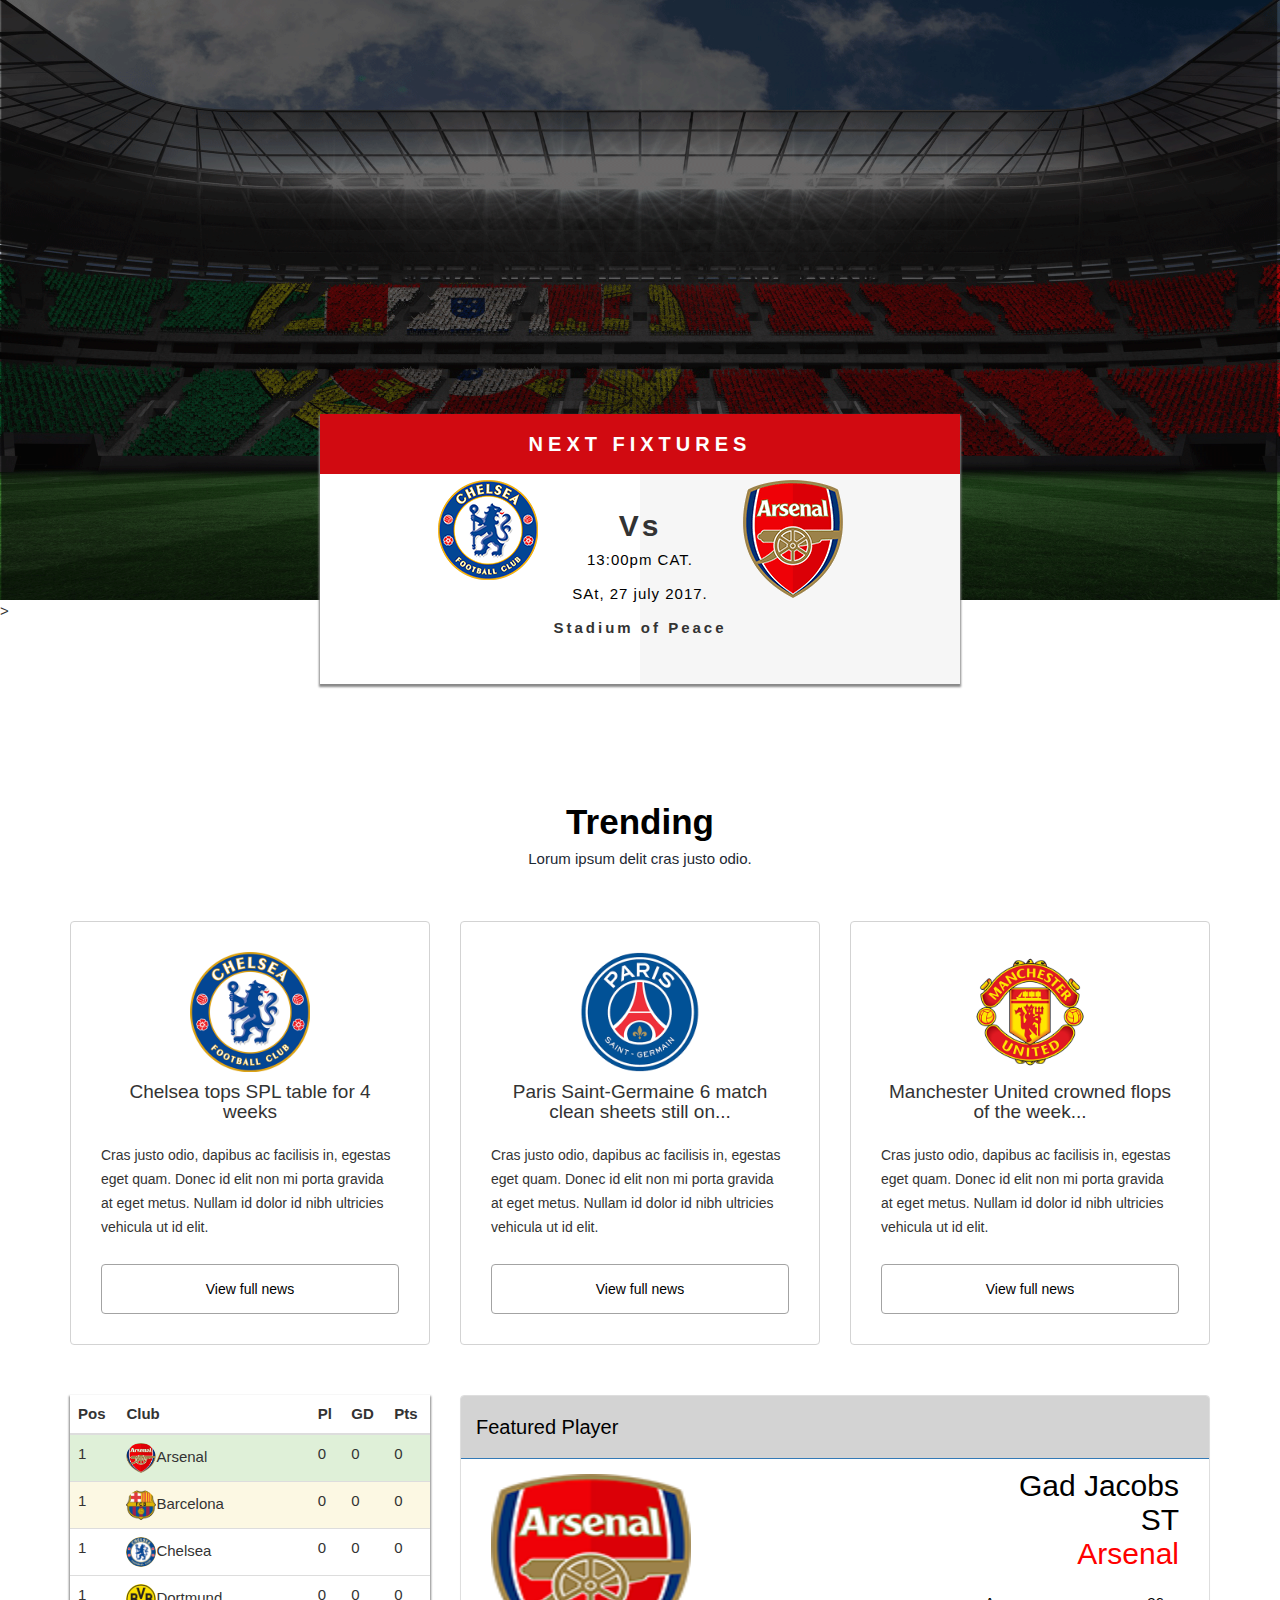
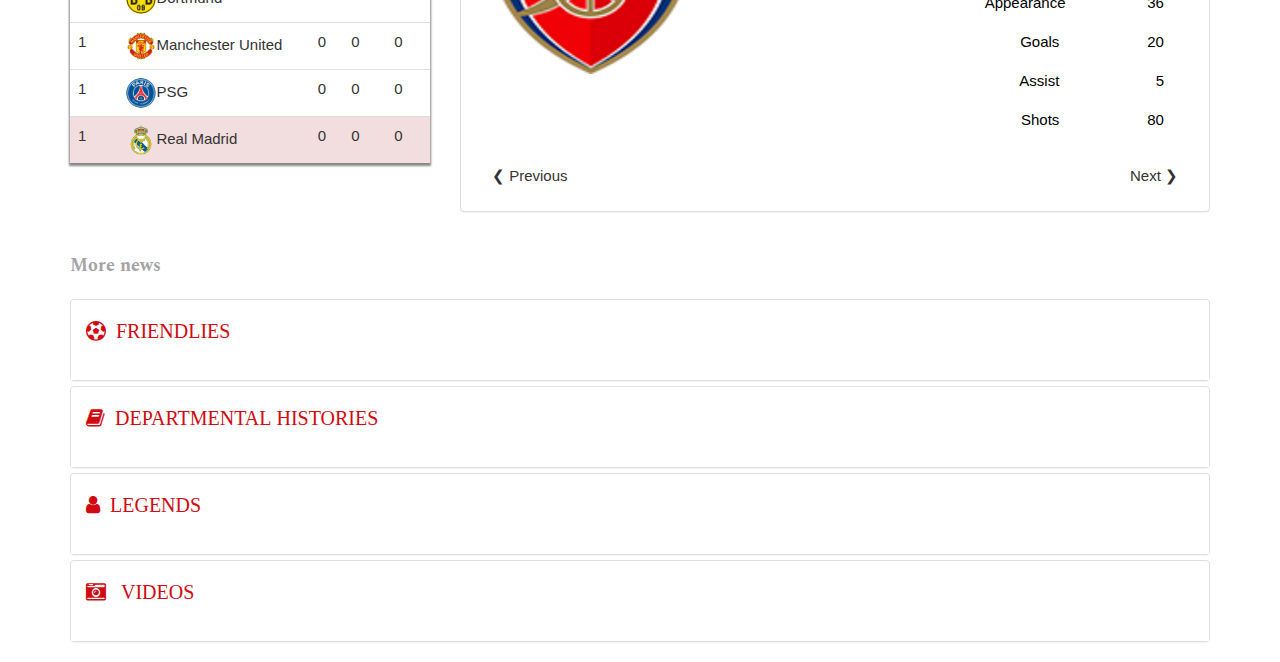
==== commit 3eeb9369: "modified index.html and index.css" ====
--- a/index.html
+++ b/index.html
@@ -13,8 +13,8 @@
 	<link rel="stylesheet" href="bootstrap-3.3.7-dist/css/bootstrap.min.css">
 	<link rel="stylesheet" href="https://www.w3schools.com/w3css/4/w3.css">
 	<link rel="stylesheet" href="css/index.css">
-	<link rel="stylesheet" href="css/table.css">
-	<link href="https://fonts.googleapis.com/css?family=Roboto" rel="stylesheet">
+	<link rel="stylesheet" href="css/table.css"> 
+	<link href="https://fonts.googleapis.com/css?family=Roboto|Spectral" rel="stylesheet">
 	<link rel="stylesheet" href="css/font-awesome/css/font-awesome.min.css">
 
 </head>
--- a/css/index.css
+++ b/css/index.css
@@ -54,9 +54,6 @@
   letter-spacing: 5px;
   line-height: 60px;
 
-}
-#myCarousel slide .item {
-  height: 300px;
 }
 
 .item img {
@@ -173,6 +170,7 @@
   color: #a4a3a8;
   margin-bottom: 20px;
   margin-top: 20px;
+  font-family: 'Spectral', serif;
 }
 .panel-default>.panel-heading{
   height: 80px !important;
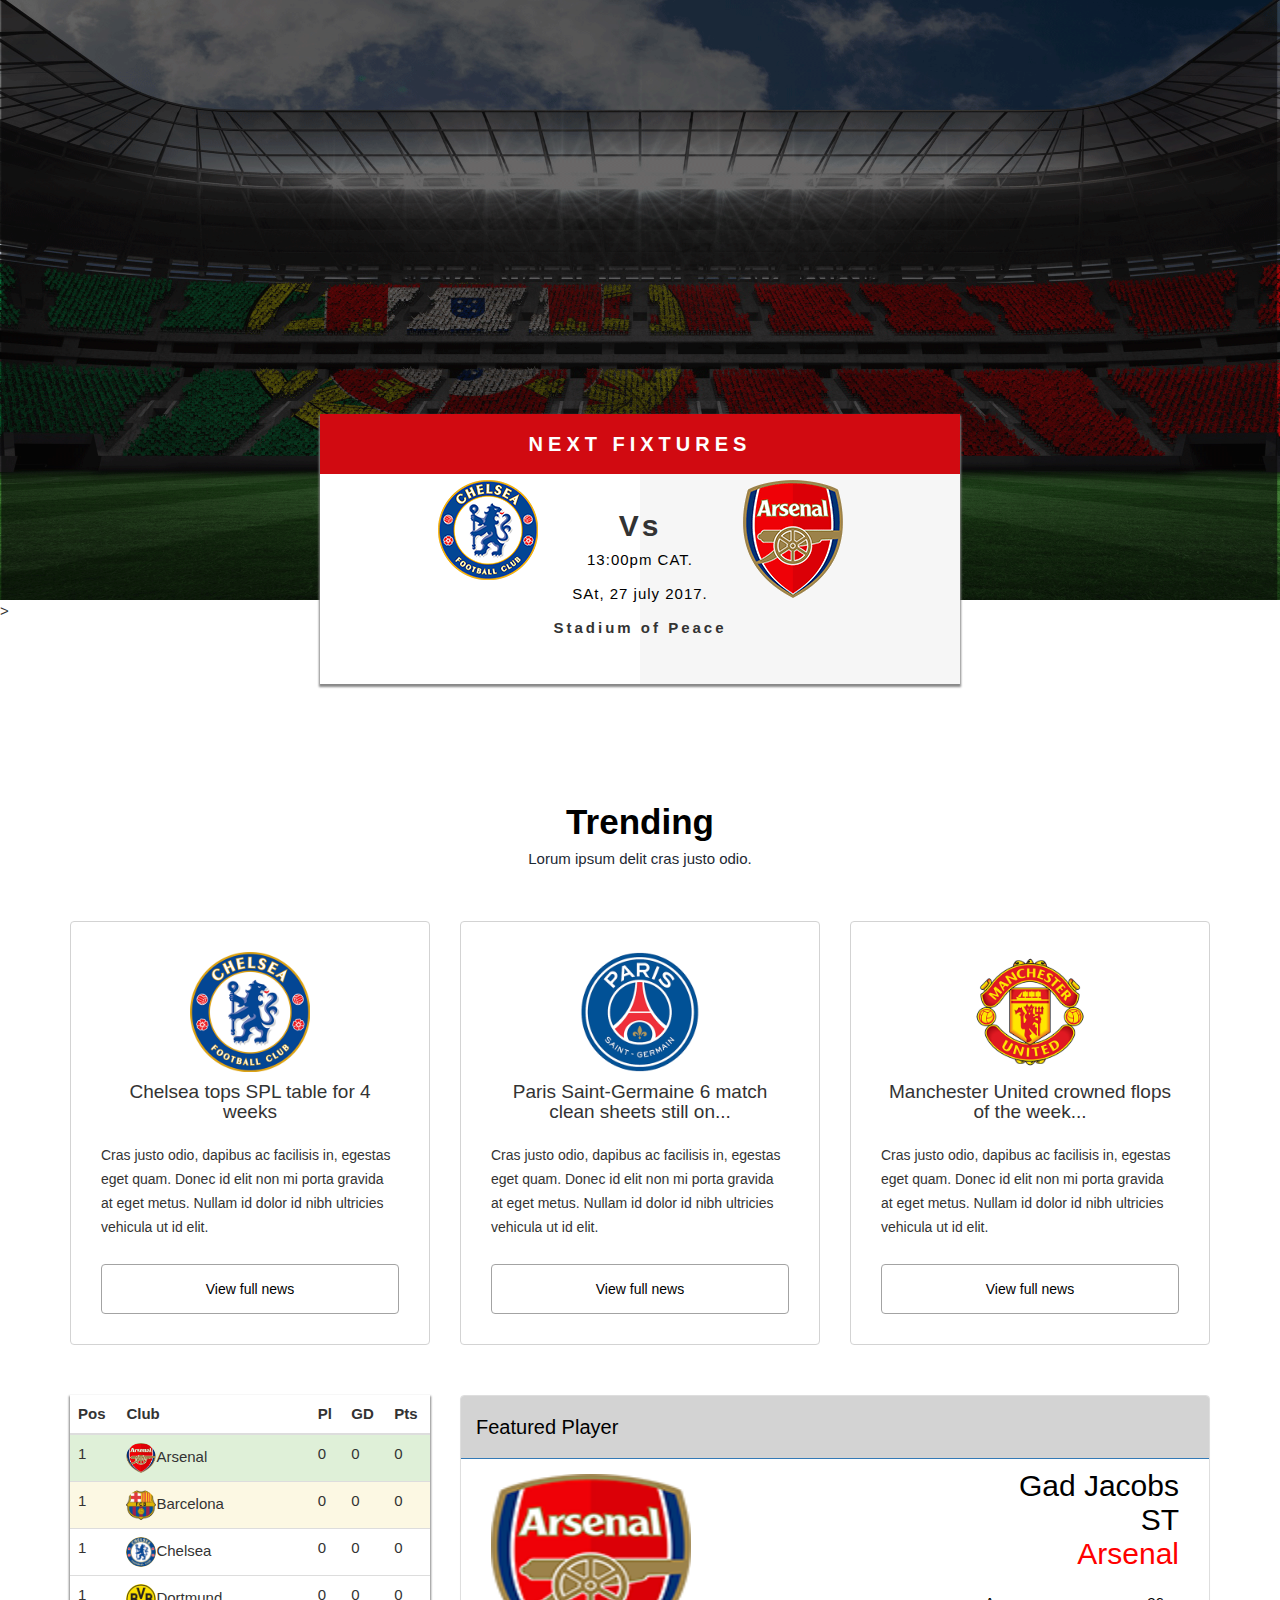
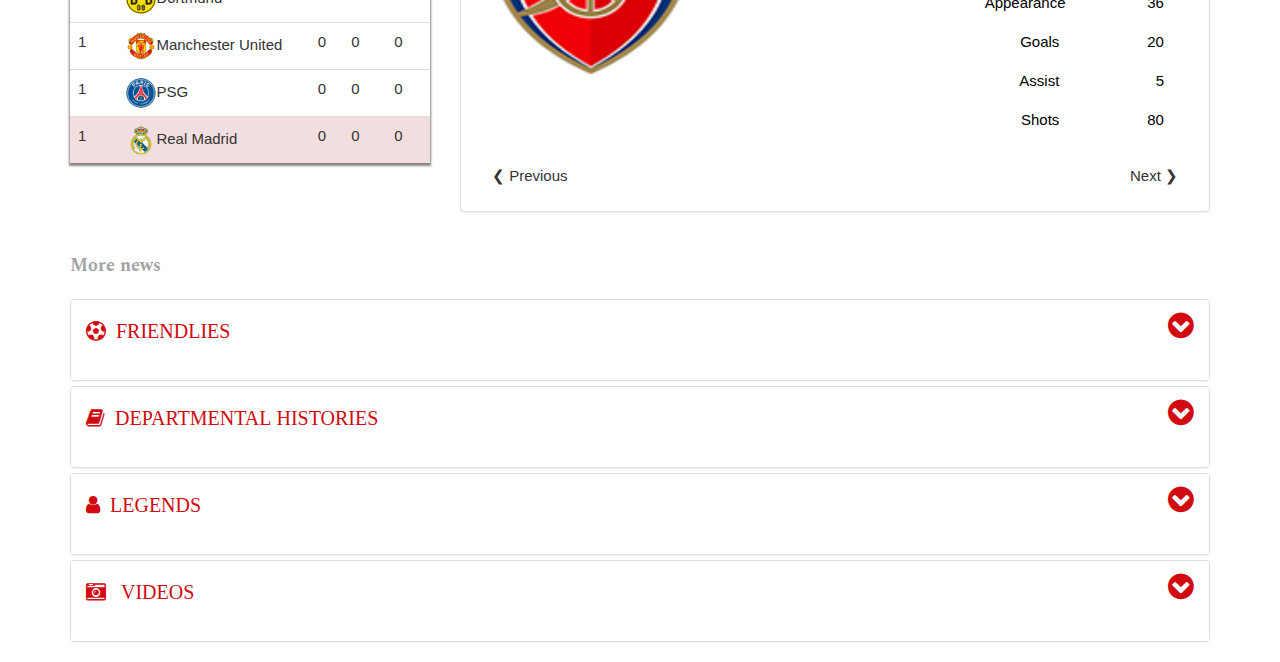
==== commit 89661f15: "modified index,result,table.html and result.css" ====
--- a/index.html
+++ b/index.html
@@ -253,7 +253,7 @@
 		<div class="col-xs-12 col-md-12">
 			<div class="panel-group" id="accordion">
 				<div class="panel panel-default">
-					<div class="panel-heading">
+					<div class="panel-heading"><i class="fa fa-chevron-circle-down pull-right fa-2x" ></i>
 						<h4 class="panel-title">
 							<a data-toggle="collapse" data-parent="#accordion" href="#collapse1">
 								<i class="fa fa-futbol-o fa-1x"> &nbsp;FRIENDLIES</i></a>
@@ -307,7 +307,7 @@
 						</div>
 					</div>
 					<div class="panel panel-default">
-						<div class="panel-heading">
+						<div class="panel-heading"><i class="fa fa-chevron-circle-down pull-right fa-2x" ></i>
 							<h4 class="panel-title">
 								<a data-toggle="collapse" data-parent="#accordion" href="#collapse2">
 									<i class="fa fa-book fa-1x"> &nbsp;DEPARTMENTAL HISTORIES</i></a>
@@ -361,7 +361,7 @@
 							</div>
 						</div>
 						<div class="panel panel-default">
-							<div class="panel-heading">
+							<div class="panel-heading"><i class="fa fa-chevron-circle-down pull-right fa-2x" ></i>
 								<h4 class="panel-title">
 									<a data-toggle="collapse" data-parent="#accordion" href="#collapse3">
 										<i class="fa fa-user fa-1x"> &nbsp;LEGENDS</i></a>
@@ -414,70 +414,71 @@
 									</div>
 								</div>
 							</div>
-								<div class="panel panel-default">
-							<div class="panel-heading">
-								<h4 class="panel-title">
-									<a data-toggle="collapse" data-parent="#accordion" href="#collapse4">
-										
-			<i class="fa fa-camera-retro fa-1x"> &nbsp; VIDEOS</i></a>
-									</h4>
-								</div>
-								<div id="collapse3" class="panel-collapse collapse">
-									<div class="panel-body">
-										<div class="col-xs-12 col-md-4">
-											<div class="headline headline-1">
-												<div class="thumbnail">
-													<img src="img/chelsea.jpg" alt="" style="width: 120px; height: 120px;">
-													<div class="caption">
-														<h3>Chelsea tops SPL table for 4<br /> weeks</h3>
-														<p class="sub-article">Cras justo odio, dapibus ac facilisis in, egestas eget quam. Donec id elit non mi porta gravida at eget metus. Nullam id dolor id nibh ultricies vehicula ut id elit.</p>
-													</div>
-													<button type="button" class="btn ">
-														View full news
-													</button>
-												</div>
-											</div>
-										</div>
-										<div class="col-xs-12 col-md-4">
-											<div class="headline headline-1">
-												<div class="thumbnail">
-													<img src="img/chelsea.jpg" alt="" style="width: 120px; height: 120px;">
-													<div class="caption">
-														<h3>Chelsea tops SPL table for 4<br /> weeks</h3>
-														<p class="sub-article">Cras justo odio, dapibus ac facilisis in, egestas eget quam. Donec id elit non mi porta gravida at eget metus. Nullam id dolor id nibh ultricies vehicula ut id elit.</p>
-													</div>
-													<button type="button" class="btn ">
-														View full news
-													</button>
-												</div>
-											</div>
-										</div>
-										<div class="col-xs-12 col-md-4">
-											<div class="headline headline-1">
-												<div class="thumbnail">
-													<img src="img/chelsea.jpg" alt="" style="width: 120px; height: 120px;">
-													<div class="caption">
-														<h3>Chelsea tops SPL table for 4<br /> weeks</h3>
-														<p class="sub-article">Cras justo odio, dapibus ac facilisis in, egestas eget quam. Donec id elit non mi porta gravida at eget metus. Nullam id dolor id nibh ultricies vehicula ut id elit.</p>
-													</div>
-													<button type="button" class="btn ">
-														View full news
-													</button>
-												</div>
-											</div>
-										</div>
-									</div>
-								</div>
-							</div>
-						</div> 
-					</div>
-				</div>
-			</div>
-
-			<script src="https://ajax.googleapis.com/ajax/libs/jquery/3.1.1/jquery.min.js"></script>
-			<script src="js/index.js" type="text/javascript" charset="utf-8" async defer></script>
-			<script src="materialize/js/materialize.js" type="text/javascript" charset="utf-8" async defer></script>   
-			<script src="materialize/js/materialize.js" type="text/javascript" charset="utf-8" async defer></script> 
-			<script src="bootstrap-3.3.7-dist/js/bootstrap.min.js"></script>
-		</body>
-		</html>
+							<div class="panel panel-default">
+							<div class="panel-heading"><i class="fa fa-chevron-circle-down pull-right fa-2x" ></i>
+
+									<h4 class="panel-title">
+										<a data-toggle="collapse" data-parent="#accordion" href="#collapse4">
+
+											<i class="fa fa-camera-retro fa-1x"> &nbsp; VIDEOS</i></a>
+										</h4>
+									</div>
+									<div id="collapse3" class="panel-collapse collapse">
+										<div class="panel-body">
+											<div class="col-xs-12 col-md-4">
+												<div class="headline headline-1">
+													<div class="thumbnail">
+														<img src="img/chelsea.jpg" alt="" style="width: 120px; height: 120px;">
+														<div class="caption">
+															<h3>Chelsea tops SPL table for 4<br /> weeks</h3>
+															<p class="sub-article">Cras justo odio, dapibus ac facilisis in, egestas eget quam. Donec id elit non mi porta gravida at eget metus. Nullam id dolor id nibh ultricies vehicula ut id elit.</p>
+														</div>
+														<button type="button" class="btn ">
+															View full news
+														</button>
+													</div>
+												</div>
+											</div>
+											<div class="col-xs-12 col-md-4">
+												<div class="headline headline-1">
+													<div class="thumbnail">
+														<img src="img/chelsea.jpg" alt="" style="width: 120px; height: 120px;">
+														<div class="caption">
+															<h3>Chelsea tops SPL table for 4<br /> weeks</h3>
+															<p class="sub-article">Cras justo odio, dapibus ac facilisis in, egestas eget quam. Donec id elit non mi porta gravida at eget metus. Nullam id dolor id nibh ultricies vehicula ut id elit.</p>
+														</div>
+														<button type="button" class="btn ">
+															View full news
+														</button>
+													</div>
+												</div>
+											</div>
+											<div class="col-xs-12 col-md-4">
+												<div class="headline headline-1">
+													<div class="thumbnail">
+														<img src="img/chelsea.jpg" alt="" style="width: 120px; height: 120px;">
+														<div class="caption">
+															<h3>Chelsea tops SPL table for 4<br /> weeks</h3>
+															<p class="sub-article">Cras justo odio, dapibus ac facilisis in, egestas eget quam. Donec id elit non mi porta gravida at eget metus. Nullam id dolor id nibh ultricies vehicula ut id elit.</p>
+														</div>
+														<button type="button" class="btn ">
+															View full news
+														</button>
+													</div>
+												</div>
+											</div>
+										</div>
+									</div>
+								</div>
+							</div> 
+						</div>
+					</div>
+				</div>
+
+				<script src="https://ajax.googleapis.com/ajax/libs/jquery/3.1.1/jquery.min.js"></script>
+				<script src="js/index.js" type="text/javascript" charset="utf-8" async defer></script>
+				<script src="materialize/js/materialize.js" type="text/javascript" charset="utf-8" async defer></script>   
+				<script src="materialize/js/materialize.js" type="text/javascript" charset="utf-8" async defer></script> 
+				<script src="bootstrap-3.3.7-dist/js/bootstrap.min.js"></script>
+			</body>
+			</html>
